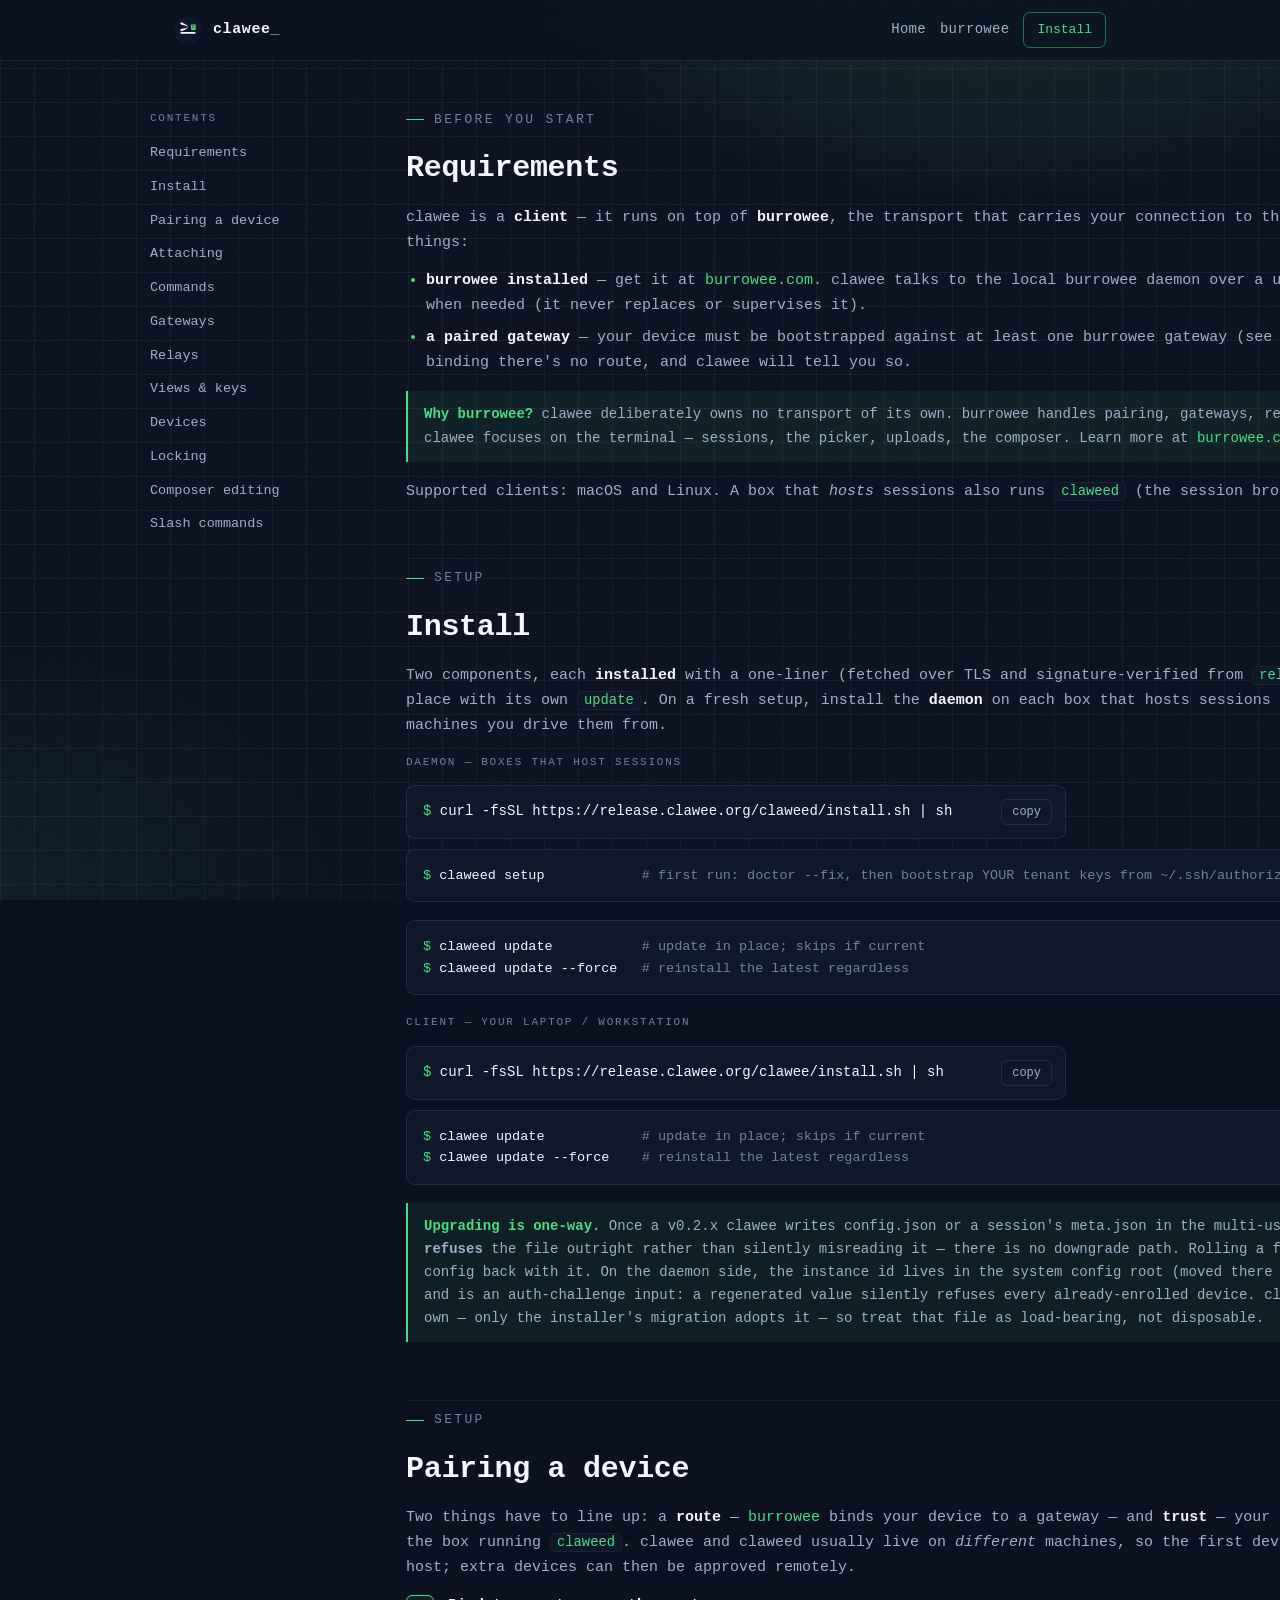
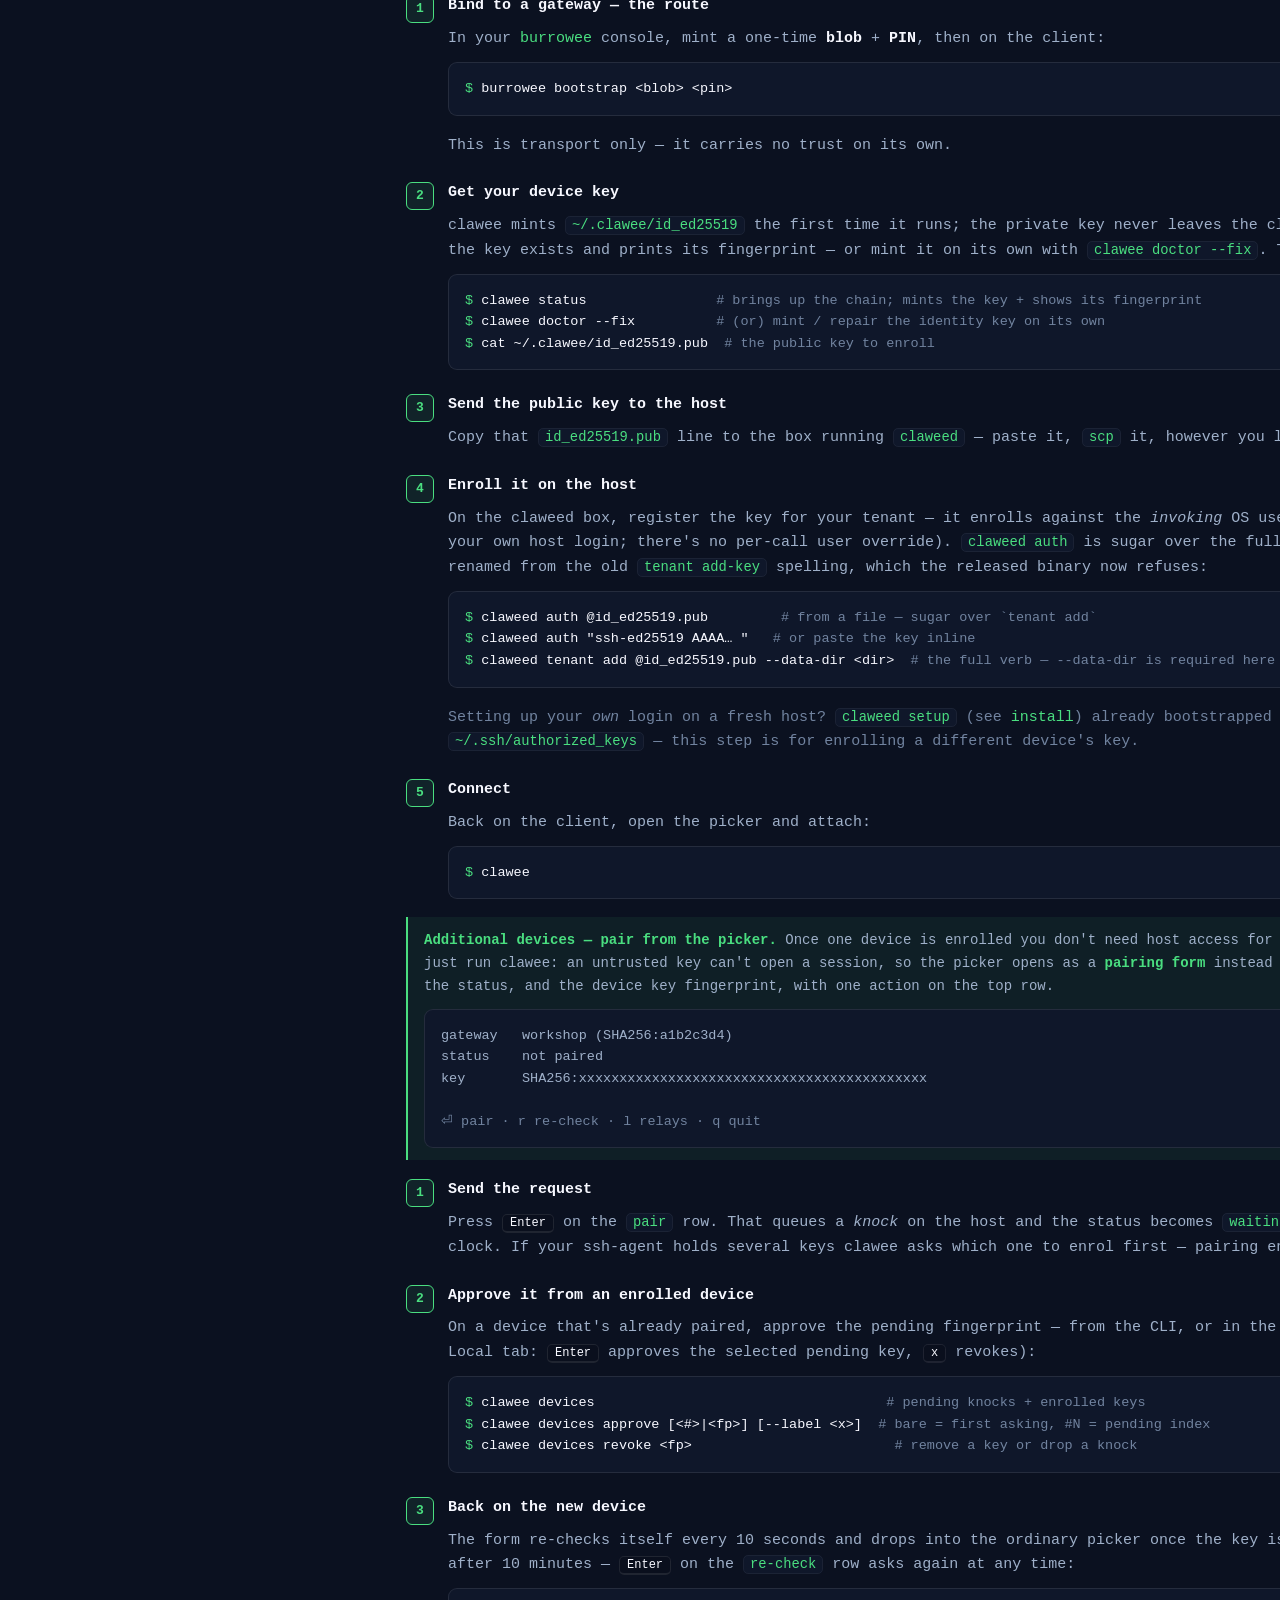
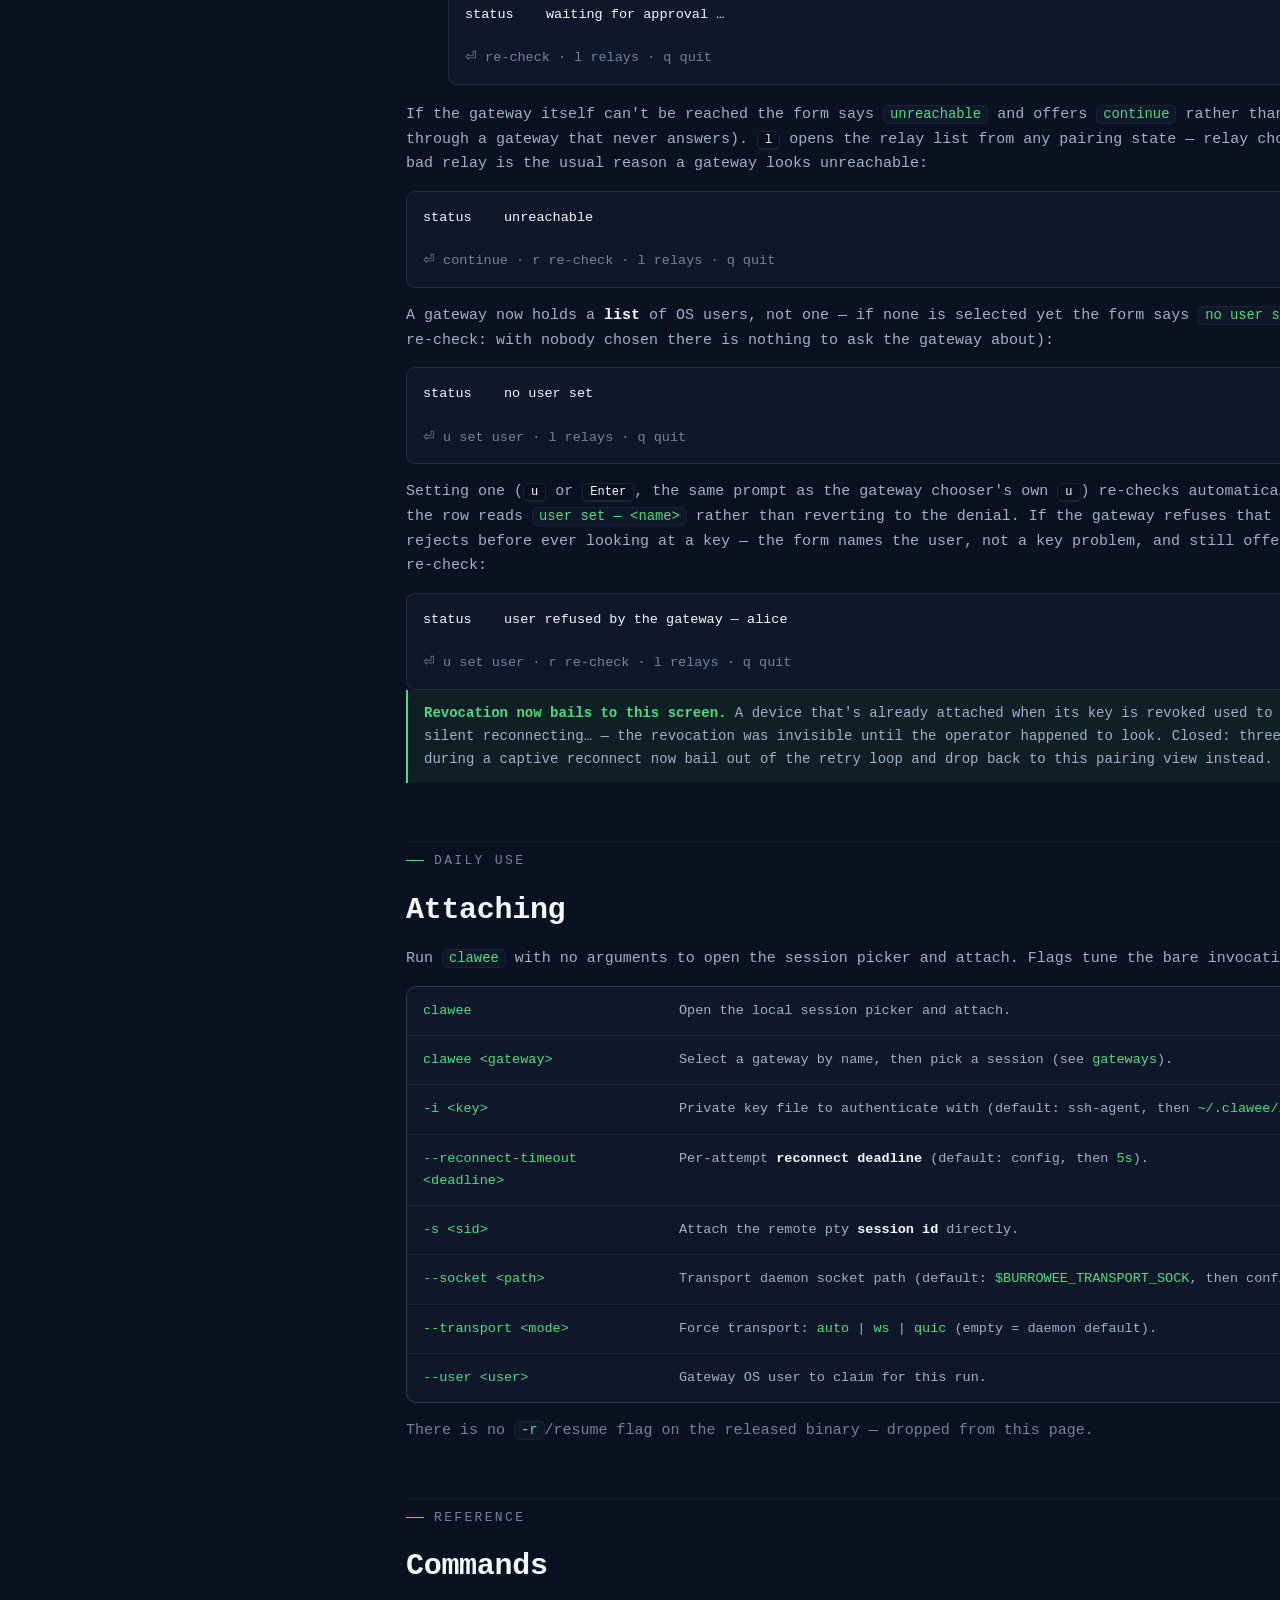
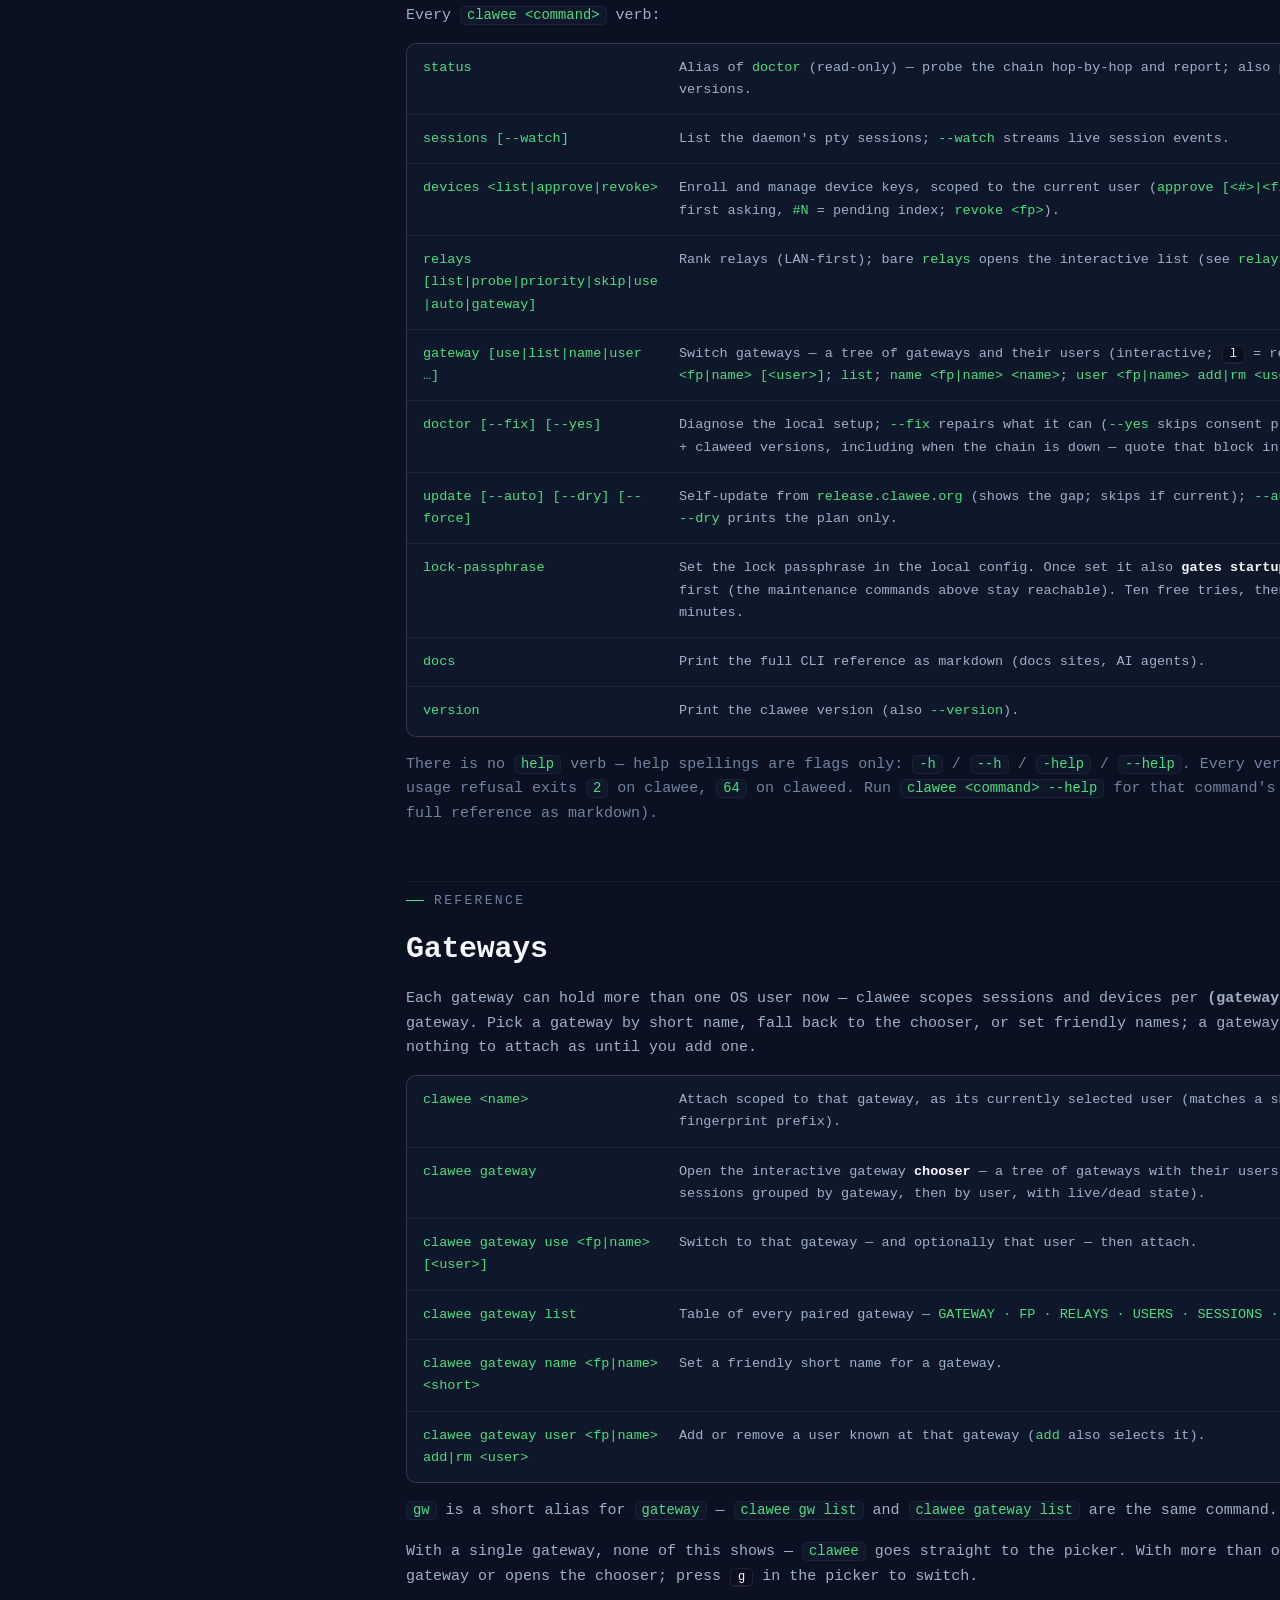
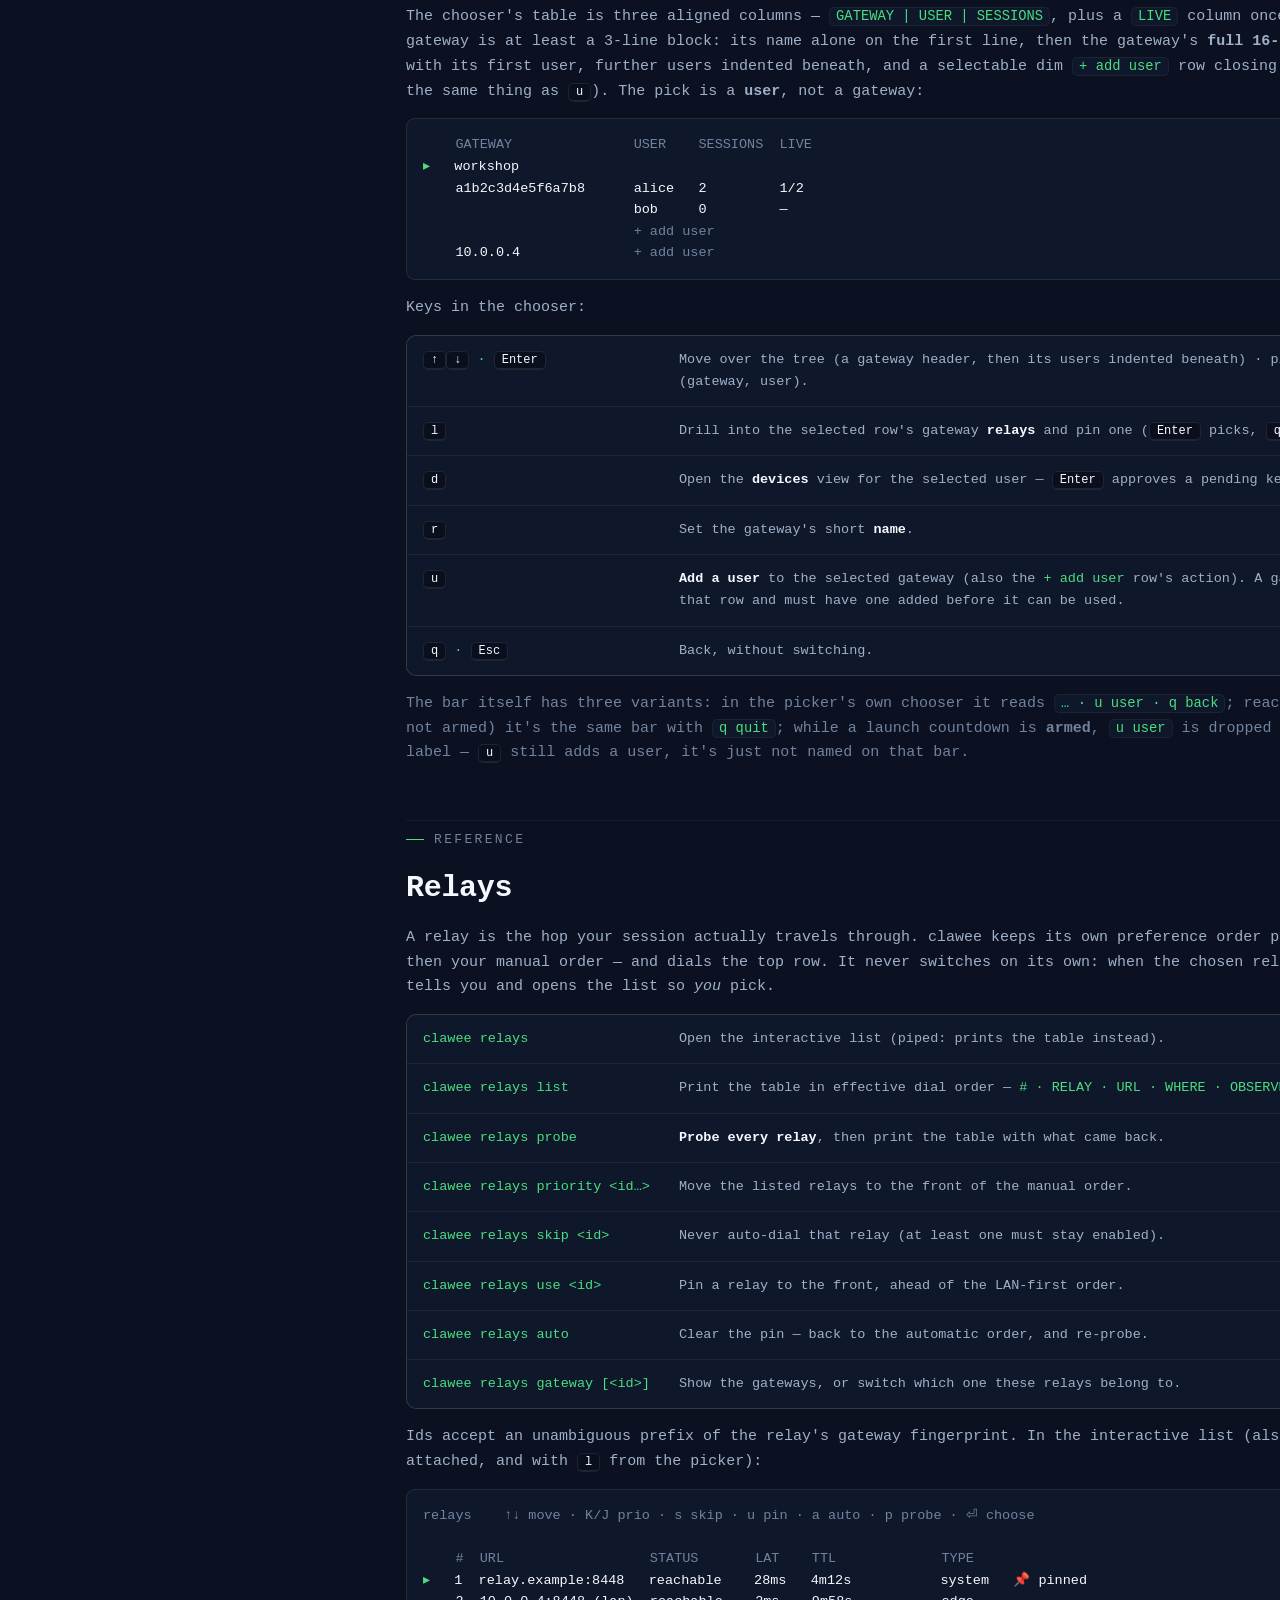
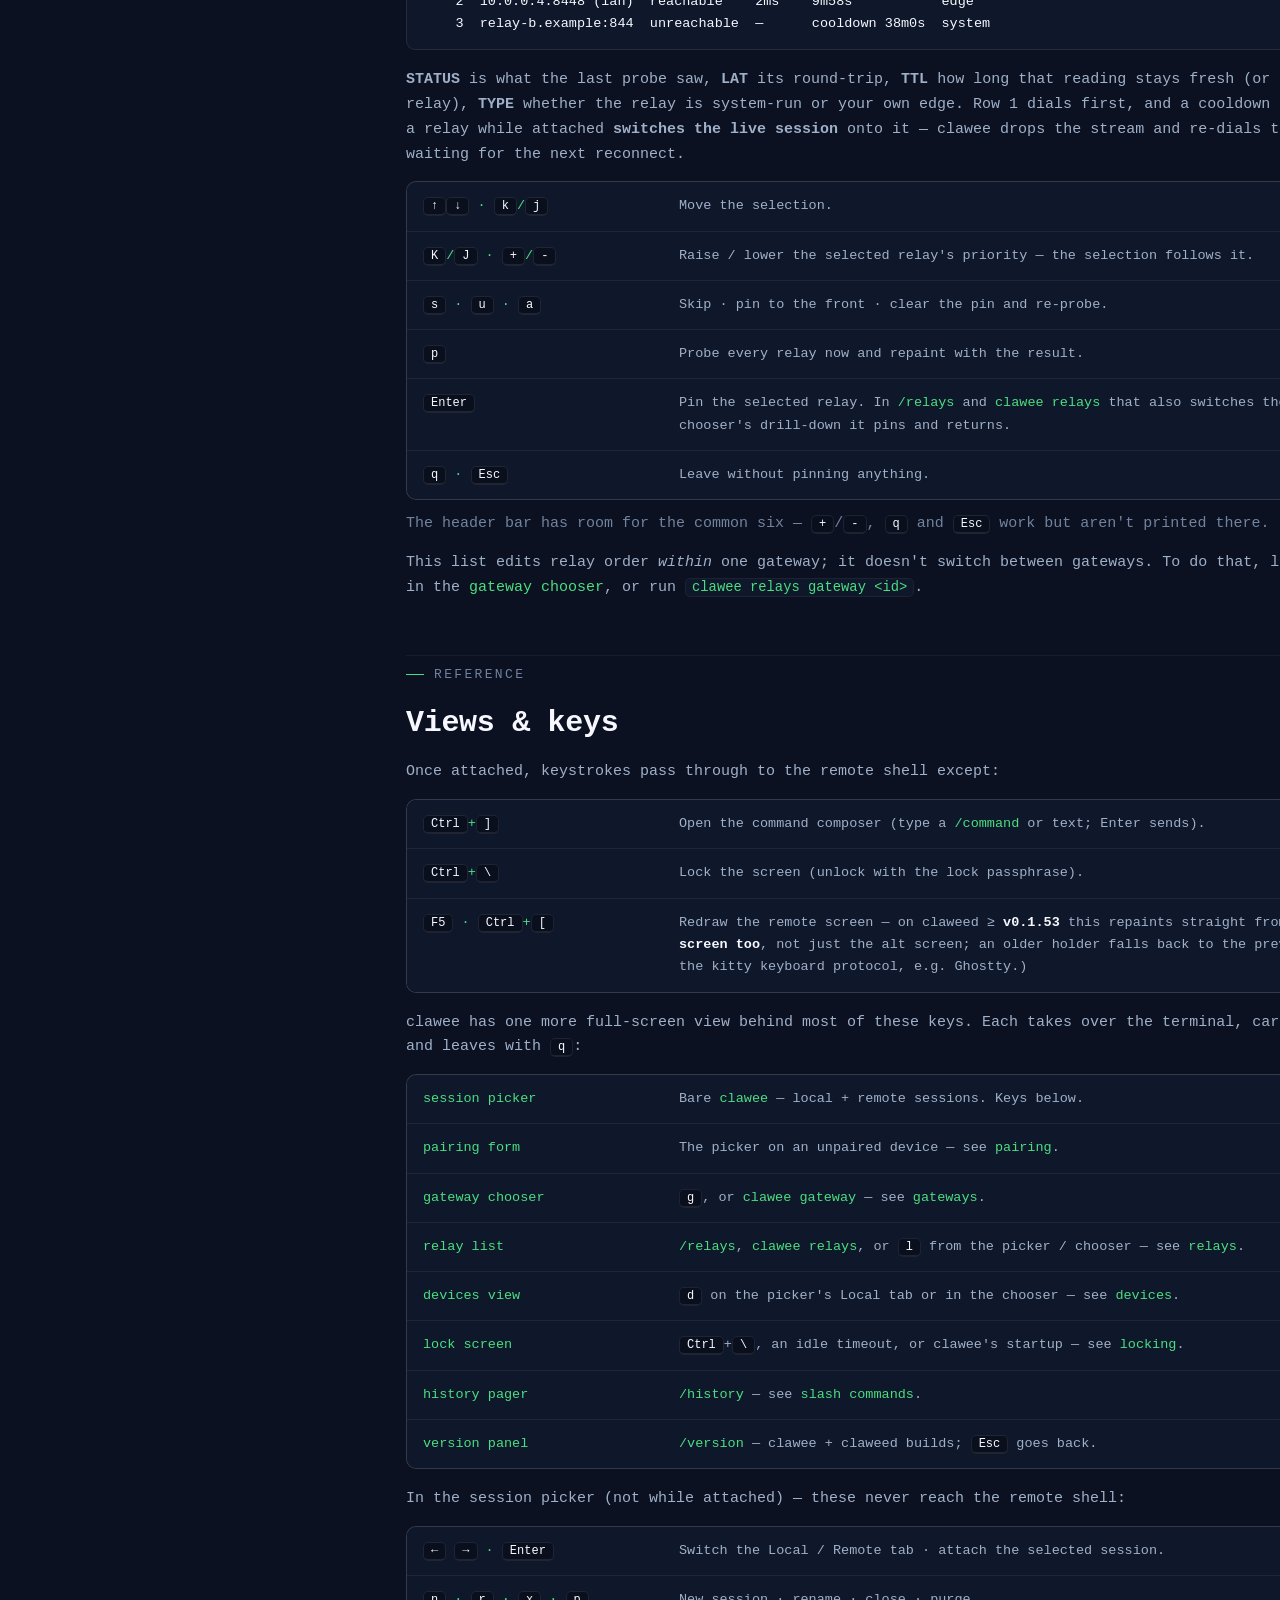
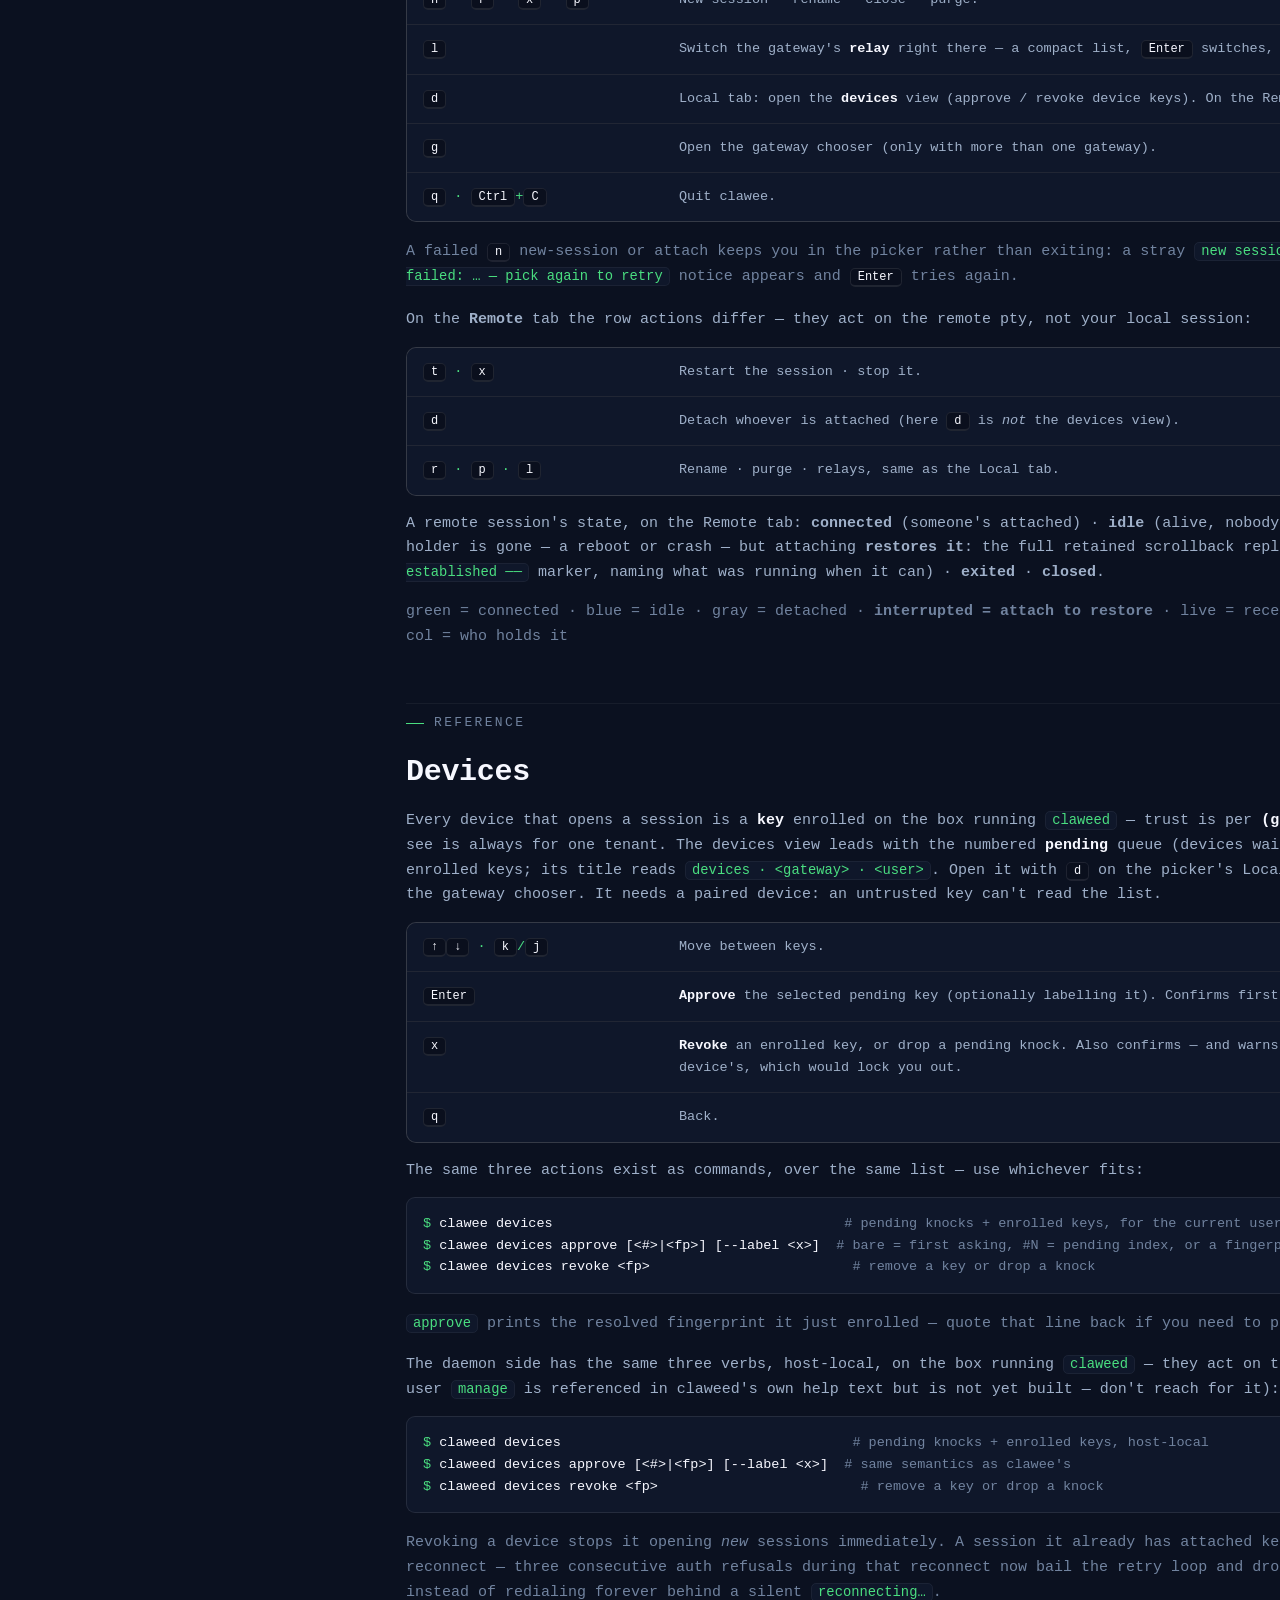
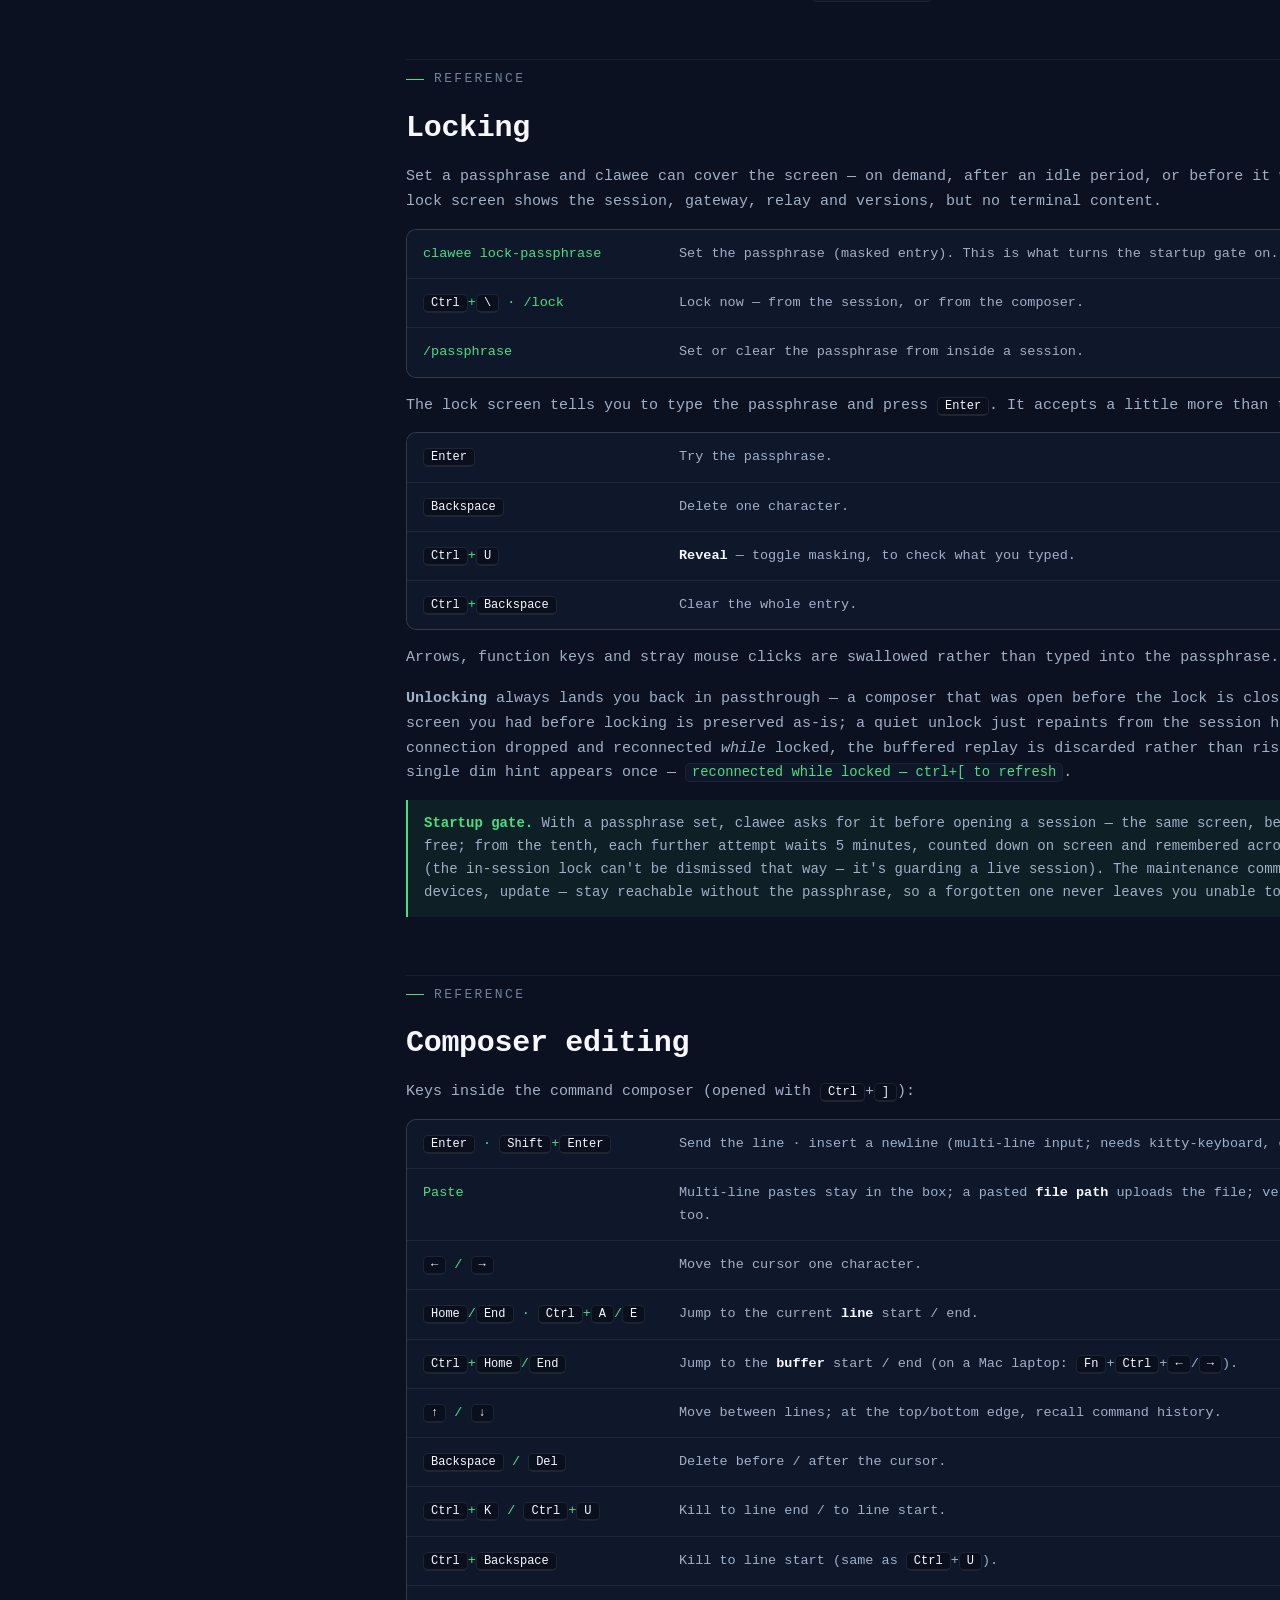
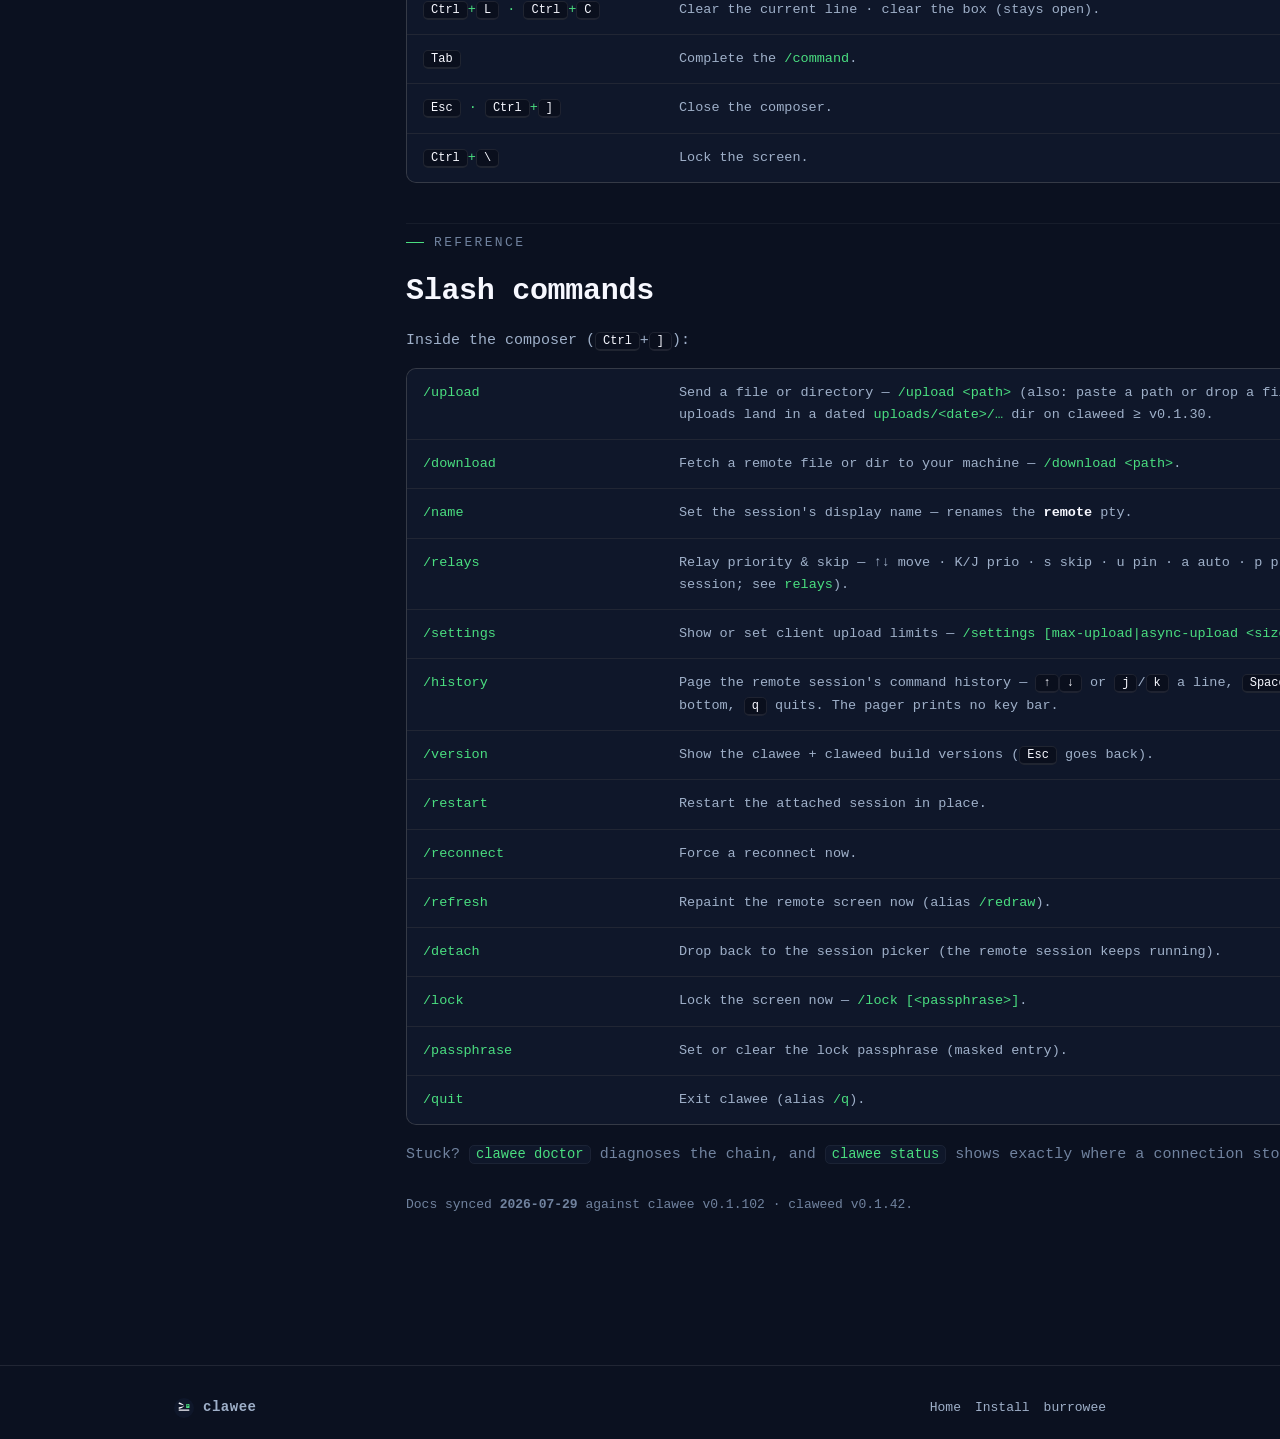
==== docs/index.html @ 4ed2b13b "docs: sync to released v0.2.x — help port, setup/tenant add, chooser tree, interrupted sessions, unl" ====
<!doctype html>
<html lang="en">
<head>
  <meta charset="utf-8">
  <meta name="viewport" content="width=device-width, initial-scale=1">
  <title>clawee — docs</title>
  <meta name="description" content="Install clawee, pair a device, and the full command reference. clawee runs on top of the burrowee transport.">
  <link rel="icon" type="image/svg+xml" href="/assets/clawee-icon.svg">
  <link rel="icon" type="image/png" sizes="32x32" href="/assets/favicon-32.png">
  <link rel="icon" href="/favicon.ico" sizes="any">
  <link rel="apple-touch-icon" href="/assets/apple-touch-icon.png">
  <link rel="stylesheet" href="/style.css?v=5">
  <meta property="og:title" content="clawee — docs">
  <meta property="og:description" content="Install clawee, pair a device, and the full command reference. clawee runs on the burrowee transport.">
  <meta property="og:type" content="website">
  <meta property="og:url" content="https://clawee.org/docs">
  <meta property="og:image" content="https://clawee.org/assets/og.png">
  <meta property="og:image:width" content="1200">
  <meta property="og:image:height" content="630">
  <meta name="twitter:card" content="summary_large_image">
  <meta name="twitter:title" content="clawee — docs">
  <meta name="twitter:description" content="Install clawee, pair a device, and the full command reference.">
  <meta name="twitter:image" content="https://clawee.org/assets/og.png">
</head>
<body>
  <header>
    <div class="wrap nav">
      <a class="brand" href="/">
        <img src="/assets/clawee-icon.svg" alt="">
        <span>clawee<span class="dot">_</span></span>
      </a>
      <span class="spacer"></span>
      <a class="link" href="/">Home</a>
      <a class="link" href="https://burrowee.com">burrowee</a>
      <a class="cta" href="#install">Install</a>
    </div>
  </header>

  <main class="wrap help-layout">
    <!-- TOC -->
    <nav class="toc">
      <p class="t">Contents</p>
      <ul>
        <li><a href="#requirements">Requirements</a></li>
        <li><a href="#install">Install</a></li>
        <li><a href="#pairing">Pairing a device</a></li>
        <li><a href="#attach">Attaching</a></li>
        <li><a href="#commands">Commands</a></li>
        <li><a href="#gateways">Gateways</a></li>
        <li><a href="#relays">Relays</a></li>
        <li><a href="#keys">Views &amp; keys</a></li>
        <li><a href="#devices">Devices</a></li>
        <li><a href="#lock">Locking</a></li>
        <li><a href="#composer">Composer editing</a></li>
        <li><a href="#slash">Slash commands</a></li>
      </ul>
    </nav>

    <div class="doc">
      <!-- REQUIREMENTS -->
      <section id="requirements">
        <p class="section-h">Before you start</p>
        <h1>Requirements</h1>
        <p>
          clawee is a <strong>client</strong> — it runs on top of
          <a href="https://burrowee.com" target="_blank" rel="noopener"><strong>burrowee</strong></a>, the transport that carries
          your connection to the remote box. You need two things:
        </p>
        <ul class="tight">
          <li><strong>burrowee installed</strong> — get it at <a href="https://burrowee.com" target="_blank" rel="noopener">burrowee.com</a>. clawee talks to the local burrowee daemon over a unix socket and will auto-start it when needed (it never replaces or supervises it).</li>
          <li><strong>a paired gateway</strong> — your device must be bootstrapped against at least one burrowee gateway (see <a href="#pairing">pairing</a>). Without a gateway binding there's no route, and clawee will tell you so.</li>
        </ul>
        <div class="callout">
          <strong>Why burrowee?</strong> clawee deliberately owns no transport of its own. burrowee
          handles pairing, gateways, relays, and the encrypted tunnel; clawee focuses on the
          terminal — sessions, the picker, uploads, the composer. Learn more at
          <a href="https://burrowee.com" target="_blank" rel="noopener">burrowee.com</a>.
        </div>
        <p>Supported clients: macOS and Linux. A box that <em>hosts</em> sessions also runs <code>claweed</code> (the session broker).</p>
      </section>

      <!-- INSTALL -->
      <section id="install">
        <p class="section-h">Setup</p>
        <h2>Install</h2>
        <p>Two components, each <strong>installed</strong> with a one-liner (fetched over TLS and signature-verified from <code>release.clawee.org</code>) and <strong>updated</strong> in place with its own <code>update</code>. On a fresh setup, install the <strong>daemon</strong> on each box that hosts sessions first, then the <strong>client</strong> on the machines you drive them from.</p>

        <p class="grp">Daemon — boxes that host sessions</p>
        <div class="cmd" style="margin-bottom:10px; max-width:660px">
          <code><span class="p">$ </span>curl -fsSL https://release.clawee.org/claweed/install.sh | sh</code>
          <button class="copy" data-copy="curl -fsSL https://release.clawee.org/claweed/install.sh | sh">copy</button>
        </div>
        <pre><span class="p">$</span> claweed setup            <span class="mut"># first run: doctor --fix, then bootstrap YOUR tenant keys from ~/.ssh/authorized_keys (consent-gated, idempotent)</span></pre>
        <pre><span class="p">$</span> claweed update           <span class="mut"># update in place; skips if current</span>
<span class="p">$</span> claweed update --force   <span class="mut"># reinstall the latest regardless</span></pre>

        <p class="grp">Client — your laptop / workstation</p>
        <div class="cmd" style="margin-bottom:10px; max-width:660px">
          <code><span class="p">$ </span>curl -fsSL https://release.clawee.org/clawee/install.sh | sh</code>
          <button class="copy" data-copy="curl -fsSL https://release.clawee.org/clawee/install.sh | sh">copy</button>
        </div>
        <pre><span class="p">$</span> clawee update            <span class="mut"># update in place; skips if current</span>
<span class="p">$</span> clawee update --force    <span class="mut"># reinstall the latest regardless</span></pre>
        <div class="callout">
          <strong>Upgrading is one-way.</strong> Once a v0.2.x <code>clawee</code> writes <code>config.json</code>
          or a session's <code>meta.json</code> in the multi-user schema, an <em>older</em> clawee binary
          <b>refuses</b> the file outright rather than silently misreading it — there is no downgrade path.
          Rolling a fleet back means rolling its config back with it. On the daemon side, the instance id
          lives in the system config root (moved there by the v0.2.0 migration ladder) and is an
          auth-challenge input: a regenerated value silently refuses every already-enrolled device.
          <code>claweed</code> never generates one on its own — only the installer's migration adopts it —
          so treat that file as load-bearing, not disposable.
        </div>
      </section>

      <!-- PAIRING -->
      <section id="pairing">
        <p class="section-h">Setup</p>
        <h2>Pairing a device</h2>
        <p>
          Two things have to line up: a <strong>route</strong> — <a href="https://burrowee.com" target="_blank" rel="noopener">burrowee</a> binds your
          device to a gateway — and <strong>trust</strong> — your clawee <strong>device key</strong> is
          enrolled on the box running <code>claweed</code>. clawee and claweed usually live on
          <em>different</em> machines, so the first device is enrolled by hand on the host; extra
          devices can then be approved remotely.
        </p>
        <ol class="steps">
          <li>
            <span class="st">Bind to a gateway — the route</span>
            <p>In your <a href="https://burrowee.com" target="_blank" rel="noopener">burrowee</a> console, mint a one-time <strong>blob</strong> + <strong>PIN</strong>, then on the client:</p>
            <pre><span class="p">$</span> burrowee bootstrap &lt;blob&gt; &lt;pin&gt;</pre>
            <p>This is transport only — it carries no trust on its own.</p>
          </li>
          <li>
            <span class="st">Get your device key</span>
            <p>clawee mints <code>~/.clawee/id_ed25519</code> the first time it runs; the private key never leaves the client. <code>clawee status</code> guarantees the key exists and prints its fingerprint — or mint it on its own with <code>clawee doctor --fix</code>. Then read the public half:</p>
            <pre><span class="p">$</span> clawee status                <span class="mut"># brings up the chain; mints the key + shows its fingerprint</span>
<span class="p">$</span> clawee doctor --fix          <span class="mut"># (or) mint / repair the identity key on its own</span>
<span class="p">$</span> cat ~/.clawee/id_ed25519.pub  <span class="mut"># the public key to enroll</span></pre>
          </li>
          <li>
            <span class="st">Send the public key to the host</span>
            <p>Copy that <code>id_ed25519.pub</code> line to the box running <code>claweed</code> — paste it, <code>scp</code> it, however you like. Only the <em>public</em> key travels.</p>
          </li>
          <li>
            <span class="st">Enroll it on the host</span>
            <p>On the claweed box, register the key for your tenant — it enrolls against the <em>invoking</em> OS user (auth/devices/tenant all act on your own host login; there's no per-call user override). <code>claweed auth</code> is sugar over the full verb, <code>claweed tenant add</code> — renamed from the old <code>tenant add-key</code> spelling, which the released binary now refuses:</p>
            <pre><span class="p">$</span> claweed auth @id_ed25519.pub         <span class="mut"># from a file — sugar over `tenant add`</span>
<span class="p">$</span> claweed auth "ssh-ed25519 AAAA… "   <span class="mut"># or paste the key inline</span>
<span class="p">$</span> claweed tenant add @id_ed25519.pub --data-dir &lt;dir&gt;  <span class="mut"># the full verb — --data-dir is required here</span></pre>
            <p style="margin-top:8px; color:var(--dim)">Setting up your <em>own</em> login on a fresh host? <code>claweed setup</code> (see <a href="#install">install</a>) already bootstrapped it from your <code>~/.ssh/authorized_keys</code> — this step is for enrolling a different device's key.</p>
          </li>
          <li>
            <span class="st">Connect</span>
            <p>Back on the client, open the picker and attach:</p>
            <pre><span class="p">$</span> clawee</pre>
          </li>
        </ol>
        <div class="callout">
          <strong>Additional devices — pair from the picker.</strong> Once one device is enrolled you
          don't need host access for the next one. On the new device just run <code>clawee</code>: an
          untrusted key can't open a session, so the picker opens as a <strong>pairing form</strong>
          instead — a header naming the gateway, the status, and the device key fingerprint, with one
          action on the top row.
          <pre style="margin:10px 0 0">gateway   workshop (SHA256:a1b2c3d4)
status    not paired
key       SHA256:xxxxxxxxxxxxxxxxxxxxxxxxxxxxxxxxxxxxxxxxxxx

<span class="mut">⏎ pair · r re-check · l relays · q quit</span></pre>
        </div>
        <ol class="steps">
          <li>
            <span class="st">Send the request</span>
            <p>Press <kbd>Enter</kbd> on the <code>pair</code> row. That queues a <em>knock</em> on the
              host and the status becomes <code>waiting for approval</code> with a running clock. If
              your ssh-agent holds several keys clawee asks which one to enrol first — pairing enrols
              exactly <strong>one</strong> key.</p>
          </li>
          <li>
            <span class="st">Approve it from an enrolled device</span>
            <p>On a device that's already paired, approve the pending fingerprint — from the CLI, or in
              the picker's devices view (<kbd>d</kbd> on the Local tab: <kbd>Enter</kbd> approves the
              selected pending key, <kbd>x</kbd> revokes):</p>
            <pre><span class="p">$</span> clawee devices                                    <span class="mut"># pending knocks + enrolled keys</span>
<span class="p">$</span> clawee devices approve [&lt;#&gt;|&lt;fp&gt;] [--label &lt;x&gt;]  <span class="mut"># bare = first asking, #N = pending index</span>
<span class="p">$</span> clawee devices revoke &lt;fp&gt;                         <span class="mut"># remove a key or drop a knock</span></pre>
          </li>
          <li>
            <span class="st">Back on the new device</span>
            <p>The form re-checks itself every 10 seconds and drops into the ordinary picker once the
              key is trusted. Automatic polling stops after 10 minutes — <kbd>Enter</kbd> on the
              <code>re-check</code> row asks again at any time:</p>
            <pre style="margin:10px 0 0">status    waiting for approval …

<span class="mut">⏎ re-check · l relays · q quit</span></pre>
          </li>
        </ol>
        <p style="margin-top:16px">
          If the gateway itself can't be reached the form says <code>unreachable</code> and offers
          <code>continue</code> rather than pairing (a knock can't be queued through a gateway that
          never answers). <kbd>l</kbd> opens the relay list from any pairing state — relay choice needs
          no gateway trust, and a bad relay is the usual reason a gateway looks unreachable:
        </p>
        <pre style="margin:10px 0 0">status    unreachable

<span class="mut">⏎ continue · r re-check · l relays · q quit</span></pre>
        <p style="margin-top:16px">
          A gateway now holds a <strong>list</strong> of OS users, not one — if none is selected yet the
          form says <code>no user set</code> and offers only <code>set user</code> (no re-check: with
          nobody chosen there is nothing to ask the gateway about):
        </p>
        <pre style="margin:10px 0 0">status    no user set

<span class="mut">⏎ u set user · l relays · q quit</span></pre>
        <p style="margin-top:16px">
          Setting one (<kbd>u</kbd> or <kbd>Enter</kbd>, the same prompt as the gateway chooser's own
          <kbd>u</kbd>) re-checks automatically; until the answer comes back the row reads
          <code>user set — &lt;name&gt;</code> rather than reverting to the denial. If the gateway
          refuses that <em>user</em> outright — a hello it rejects before ever looking at a key — the
          form names the user, not a key problem, and still offers only <code>set user</code> plus a
          manual re-check:
        </p>
        <pre style="margin:10px 0 0">status    user refused by the gateway — alice

<span class="mut">⏎ u set user · r re-check · l relays · q quit</span></pre>
        <div class="callout">
          <strong>Revocation now bails to this screen.</strong> A device that's already attached when its
          key is revoked used to keep re-dialing forever behind a silent <code>reconnecting…</code> — the
          revocation was invisible until the operator happened to look. Closed: three <b>consecutive</b>
          auth-class refusals during a captive reconnect now bail out of the retry loop and drop back to
          this pairing view instead.
        </div>
      </section>

      <!-- ATTACHING -->
      <section id="attach">
        <p class="section-h">Daily use</p>
        <h2>Attaching</h2>
        <p>Run <code>clawee</code> with no arguments to open the session picker and attach. Flags tune the bare invocation:</p>
        <div class="cmds">
          <div class="row"><code>clawee</code><span class="d">Open the local session picker and attach.</span></div>
          <div class="row"><code>clawee &lt;gateway&gt;</code><span class="d">Select a gateway by name, then pick a session (see <a href="#gateways">gateways</a>).</span></div>
          <div class="row"><code>-i &lt;key&gt;</code><span class="d">Private key file to authenticate with (default: ssh-agent, then <code>~/.clawee/id_ed25519</code>).</span></div>
          <div class="row"><code>--reconnect-timeout &lt;deadline&gt;</code><span class="d">Per-attempt <b>reconnect deadline</b> (default: config, then <code>5s</code>).</span></div>
          <div class="row"><code>-s &lt;sid&gt;</code><span class="d">Attach the remote pty <b>session id</b> directly.</span></div>
          <div class="row"><code>--socket &lt;path&gt;</code><span class="d">Transport daemon socket path (default: <code>$BURROWEE_TRANSPORT_SOCK</code>, then config).</span></div>
          <div class="row"><code>--transport &lt;mode&gt;</code><span class="d">Force transport: <code>auto</code> | <code>ws</code> | <code>quic</code> (empty = daemon default).</span></div>
          <div class="row"><code>--user &lt;user&gt;</code><span class="d">Gateway OS user to claim for this run.</span></div>
        </div>
        <p style="margin-top:16px; color:var(--dim)">
          There is no <code>-r</code>/resume flag on the released binary — dropped from this page.
        </p>
      </section>

      <!-- COMMANDS -->
      <section id="commands">
        <p class="section-h">Reference</p>
        <h2>Commands</h2>
        <p>Every <code>clawee &lt;command&gt;</code> verb:</p>
        <div class="cmds">
          <div class="row"><code>status</code><span class="d">Alias of <code>doctor</code> (read-only) — probe the chain hop-by-hop and report; also prints the clawee + claweed versions.</span></div>
          <div class="row"><code>sessions [--watch]</code><span class="d">List the daemon's pty sessions; <code>--watch</code> streams live session events.</span></div>
          <div class="row"><code>devices &lt;list|approve|revoke&gt;</code><span class="d">Enroll and manage device keys, scoped to the current user (<code>approve [&lt;#&gt;|&lt;fingerprint&gt;] [--label &lt;x&gt;]</code> — bare = first asking, <code>#N</code> = pending index; <code>revoke &lt;fp&gt;</code>).</span></div>
          <div class="row"><code>relays [list|probe|priority|skip|use|auto|gateway]</code><span class="d">Rank relays (LAN-first); bare <code>relays</code> opens the interactive list (see <a href="#relays">relays</a>).</span></div>
          <div class="row"><code>gateway [use|list|name|user …]</code><span class="d">Switch gateways — a tree of gateways and their users (interactive; <kbd>l</kbd> = relays, <kbd>d</kbd> = devices); <code>use &lt;fp|name&gt; [&lt;user&gt;]</code>; <code>list</code>; <code>name &lt;fp|name&gt; &lt;name&gt;</code>; <code>user &lt;fp|name&gt; add|rm &lt;user&gt;</code>. Alias: <code>gw</code>.</span></div>
          <div class="row"><code>doctor [--fix] [--yes]</code><span class="d">Diagnose the local setup; <code>--fix</code> repairs what it can (<code>--yes</code> skips consent prompts). Always reports the clawee + claweed versions, including when the chain is down — quote that block in a bug report.</span></div>
          <div class="row"><code>update [--auto] [--dry] [--force]</code><span class="d">Self-update from <code>release.clawee.org</code> (shows the gap; skips if current); <code>--auto</code> installs the update unattended; <code>--dry</code> prints the plan only.</span></div>
          <div class="row"><code>lock-passphrase</code><span class="d">Set the lock passphrase in the local config. Once set it also <b>gates startup</b> — opening a session asks for it first (the maintenance commands above stay reachable). Ten free tries, then every further attempt waits 5 minutes.</span></div>
          <div class="row"><code>docs</code><span class="d">Print the full CLI reference as markdown (docs sites, AI agents).</span></div>
          <div class="row"><code>version</code><span class="d">Print the clawee version (also <code>--version</code>).</span></div>
        </div>
        <p style="margin-top:16px; color:var(--dim)">
          There is no <code>help</code> verb — help spellings are flags only: <code>-h</code> / <code>--h</code> / <code>-help</code> / <code>--help</code>.
          Every verb rejects stray arguments; a usage refusal exits <code>2</code> on clawee, <code>64</code> on claweed.
          Run <code>clawee &lt;command&gt; --help</code> for that command's own page (<code>clawee docs</code> prints the full reference as markdown).
        </p>
      </section>

      <!-- GATEWAYS -->
      <section id="gateways">
        <p class="section-h">Reference</p>
        <h2>Gateways</h2>
        <p>
          Each gateway can hold more than one OS user now — clawee scopes sessions and devices per
          <b>(gateway, user)</b> pair, not just per gateway. Pick a gateway by short name, fall back to the
          chooser, or set friendly names; a gateway with no user added yet has nothing to attach as until
          you add one.
        </p>
        <div class="cmds">
          <div class="row"><code>clawee &lt;name&gt;</code><span class="d">Attach scoped to that gateway, as its currently selected user (matches a short name, the gateway's name, or a fingerprint prefix).</span></div>
          <div class="row"><code>clawee gateway</code><span class="d">Open the interactive gateway <b>chooser</b> — a tree of gateways with their users listed beneath (piped: list local sessions grouped by gateway, then by user, with live/dead state).</span></div>
          <div class="row"><code>clawee gateway use &lt;fp|name&gt; [&lt;user&gt;]</code><span class="d">Switch to that gateway — and optionally that user — then attach.</span></div>
          <div class="row"><code>clawee gateway list</code><span class="d">Table of every paired gateway — <code>GATEWAY · FP · RELAYS · USERS · SESSIONS · DEFAULT</code>.</span></div>
          <div class="row"><code>clawee gateway name &lt;fp|name&gt; &lt;short&gt;</code><span class="d">Set a friendly short name for a gateway.</span></div>
          <div class="row"><code>clawee gateway user &lt;fp|name&gt; add|rm &lt;user&gt;</code><span class="d">Add or remove a user known at that gateway (<code>add</code> also selects it).</span></div>
        </div>
        <p style="margin-top:16px">
          <code>gw</code> is a short alias for <code>gateway</code> — <code>clawee gw list</code> and
          <code>clawee gateway list</code> are the same command.
        </p>
        <p style="margin-top:16px">
          With a single gateway, none of this shows — <code>clawee</code> goes straight to the picker.
          With more than one, bare <code>clawee</code> uses your last gateway or opens the chooser; press
          <kbd>g</kbd> in the picker to switch.
        </p>
        <p style="margin-top:16px">
          The chooser's table is three aligned columns — <code>GATEWAY | USER | SESSIONS</code>, plus a
          <code>LIVE</code> column once a gateway has been probed. Each gateway is at least a 3-line
          block: its name alone on the first line, then the gateway's <b>full 16-hex fingerprint</b>
          sharing a line with its first user, further users indented beneath, and a selectable dim
          <code>+ add user</code> row closing every gateway (<kbd>Enter</kbd> on it does the same thing
          as <kbd>u</kbd>). The pick is a <b>user</b>, not a gateway:
        </p>
        <pre style="margin:10px 0 0"><span class="mut">    GATEWAY               USER    SESSIONS  LIVE</span>
<span class="p">▸</span>   workshop
    a1b2c3d4e5f6a7b8      alice   2         1/2
                          bob     0         —
                          <span class="mut">+ add user</span>
    10.0.0.4              <span class="mut">+ add user</span></pre>
        <p style="margin-top:16px">Keys in the chooser:</p>
        <div class="cmds">
          <div class="row"><code><kbd>↑</kbd><kbd>↓</kbd> · <kbd>Enter</kbd></code><span class="d">Move over the tree (a gateway header, then its users indented beneath) · pick a user row to attach as that (gateway, user).</span></div>
          <div class="row"><code><kbd>l</kbd></code><span class="d">Drill into the selected row's gateway <b>relays</b> and pin one (<kbd>Enter</kbd> picks, <kbd>q</kbd> goes back).</span></div>
          <div class="row"><code><kbd>d</kbd></code><span class="d">Open the <b>devices</b> view for the selected user — <kbd>Enter</kbd> approves a pending key, <kbd>x</kbd> revokes.</span></div>
          <div class="row"><code><kbd>r</kbd></code><span class="d">Set the gateway's short <b>name</b>.</span></div>
          <div class="row"><code><kbd>u</kbd></code><span class="d"><b>Add a user</b> to the selected gateway (also the <code>+ add user</code> row's action). A gateway with none has nothing but that row and must have one added before it can be used.</span></div>
          <div class="row"><code><kbd>q</kbd> · <kbd>Esc</kbd></code><span class="d">Back, without switching.</span></div>
        </div>
        <p style="margin-top:16px; color:var(--dim)">
          The bar itself has three variants: in the picker's own chooser it reads <code>… · u user · q back</code>;
          reached bare (a countdown present but not armed) it's the same bar with <code>q quit</code>; while a
          launch countdown is <b>armed</b>, <code>u user</code> is dropped to make room for the countdown label —
          <kbd>u</kbd> still adds a user, it's just not named on that bar.
        </p>
      </section>

      <!-- RELAYS -->
      <section id="relays">
        <p class="section-h">Reference</p>
        <h2>Relays</h2>
        <p>
          A relay is the hop your session actually travels through. clawee keeps its own preference
          order per gateway — LAN relays first, then your manual order — and dials the top row. It never
          switches on its own: when the chosen relay stays unreachable, clawee tells you and opens the
          list so <em>you</em> pick.
        </p>
        <div class="cmds">
          <div class="row"><code>clawee relays</code><span class="d">Open the interactive list (piped: prints the table instead).</span></div>
          <div class="row"><code>clawee relays list</code><span class="d">Print the table in effective dial order — <code># · RELAY · URL · WHERE · OBSERVED · STATUS</code>.</span></div>
          <div class="row"><code>clawee relays probe</code><span class="d"><b>Probe every relay</b>, then print the table with what came back.</span></div>
          <div class="row"><code>clawee relays priority &lt;id…&gt;</code><span class="d">Move the listed relays to the front of the manual order.</span></div>
          <div class="row"><code>clawee relays skip &lt;id&gt;</code><span class="d">Never auto-dial that relay (at least one must stay enabled).</span></div>
          <div class="row"><code>clawee relays use &lt;id&gt;</code><span class="d">Pin a relay to the front, ahead of the LAN-first order.</span></div>
          <div class="row"><code>clawee relays auto</code><span class="d">Clear the pin — back to the automatic order, and re-probe.</span></div>
          <div class="row"><code>clawee relays gateway [&lt;id&gt;]</code><span class="d">Show the gateways, or switch which one these relays belong to.</span></div>
        </div>
        <p style="margin-top:16px">
          Ids accept an unambiguous prefix of the relay's gateway fingerprint. In the interactive list
          (also reachable as <code>/relays</code> while attached, and with <kbd>l</kbd> from the picker):
        </p>
        <pre><span class="mut">relays    ↑↓ move · K/J prio · s skip · u pin · a auto · p probe · ⏎ choose</span>

<span class="mut">    #  URL                  STATUS       LAT    TTL             TYPE</span>
<span class="p">▸</span>   1  relay.example:8448   reachable    28ms   4m12s           system   📌 pinned
    2  10.0.0.4:8448 (lan)  reachable    2ms    9m58s           edge
    3  relay-b.example:844  unreachable  —      cooldown 38m0s  system</pre>
        <p>
          <b>STATUS</b> is what the last probe saw, <b>LAT</b> its round-trip, <b>TTL</b> how long that
          reading stays fresh (or the cooldown left on a failing relay), <b>TYPE</b> whether the relay is
          system-run or your own edge. Row 1 dials first, and a cooldown clears on a good probe.
          Choosing a relay while attached <b>switches the live session</b> onto it — clawee drops the
          stream and re-dials through the new relay, rather than waiting for the next reconnect.
        </p>
        <div class="cmds">
          <div class="row"><code><kbd>↑</kbd><kbd>↓</kbd> · <kbd>k</kbd>/<kbd>j</kbd></code><span class="d">Move the selection.</span></div>
          <div class="row"><code><kbd>K</kbd>/<kbd>J</kbd> · <kbd>+</kbd>/<kbd>-</kbd></code><span class="d">Raise / lower the selected relay's priority — the selection follows it.</span></div>
          <div class="row"><code><kbd>s</kbd> · <kbd>u</kbd> · <kbd>a</kbd></code><span class="d">Skip · pin to the front · clear the pin and re-probe.</span></div>
          <div class="row"><code><kbd>p</kbd></code><span class="d">Probe every relay now and repaint with the result.</span></div>
          <div class="row"><code><kbd>Enter</kbd></code><span class="d">Pin the selected relay. In <code>/relays</code> and <code>clawee relays</code> that also switches the live session; in the gateway chooser's drill-down it pins and returns.</span></div>
          <div class="row"><code><kbd>q</kbd> · <kbd>Esc</kbd></code><span class="d">Leave without pinning anything.</span></div>
        </div>
        <p style="margin-top:12px; color:var(--dim)">
          The header bar has room for the common six — <kbd>+</kbd>/<kbd>-</kbd>, <kbd>q</kbd> and
          <kbd>Esc</kbd> work but aren't printed there.
        </p>
        <p style="margin-top:12px">
          This list edits relay order <em>within</em> one gateway; it doesn't switch between gateways.
          To do that, leave with <kbd>q</kbd>/<kbd>Esc</kbd> and pick one in the
          <a href="#gateways">gateway chooser</a>, or run <code>clawee relays gateway &lt;id&gt;</code>.
        </p>
      </section>

      <!-- KEYS -->
      <section id="keys">
        <p class="section-h">Reference</p>
        <h2>Views &amp; keys</h2>
        <p>Once attached, keystrokes pass through to the remote shell except:</p>
        <div class="cmds">
          <div class="row"><code><kbd>Ctrl</kbd>+<kbd>]</kbd></code><span class="d">Open the command composer (type a <code>/command</code> or text; Enter sends).</span></div>
          <div class="row"><code><kbd>Ctrl</kbd>+<kbd>\</kbd></code><span class="d">Lock the screen (unlock with the lock passphrase).</span></div>
          <div class="row"><code><kbd>F5</kbd> · <kbd>Ctrl</kbd>+<kbd>[</kbd></code><span class="d">Redraw the remote screen — on claweed ≥ <b>v0.1.53</b> this repaints straight from the session holder, on the <b>main screen too</b>, not just the alt screen; an older holder falls back to the previous app-nudge. (<kbd>Ctrl</kbd>+<kbd>[</kbd> needs the kitty keyboard protocol, e.g. Ghostty.)</span></div>
        </div>
        <p style="margin-top:18px">
          clawee has one more full-screen view behind most of these keys. Each takes over the terminal,
          carries its key bar in the header, and leaves with <kbd>q</kbd>:
        </p>
        <div class="cmds">
          <div class="row"><code>session picker</code><span class="d">Bare <code>clawee</code> — local + remote sessions. Keys below.</span></div>
          <div class="row"><code>pairing form</code><span class="d">The picker on an unpaired device — see <a href="#pairing">pairing</a>.</span></div>
          <div class="row"><code>gateway chooser</code><span class="d"><kbd>g</kbd>, or <code>clawee gateway</code> — see <a href="#gateways">gateways</a>.</span></div>
          <div class="row"><code>relay list</code><span class="d"><code>/relays</code>, <code>clawee relays</code>, or <kbd>l</kbd> from the picker / chooser — see <a href="#relays">relays</a>.</span></div>
          <div class="row"><code>devices view</code><span class="d"><kbd>d</kbd> on the picker's Local tab or in the chooser — see <a href="#devices">devices</a>.</span></div>
          <div class="row"><code>lock screen</code><span class="d"><kbd>Ctrl</kbd>+<kbd>\</kbd>, an idle timeout, or clawee's startup — see <a href="#lock">locking</a>.</span></div>
          <div class="row"><code>history pager</code><span class="d"><code>/history</code> — see <a href="#slash">slash commands</a>.</span></div>
          <div class="row"><code>version panel</code><span class="d"><code>/version</code> — clawee + claweed builds; <kbd>Esc</kbd> goes back.</span></div>
        </div>
        <p style="margin-top:18px">In the session picker (not while attached) — these never reach the remote shell:</p>
        <div class="cmds">
          <div class="row"><code><kbd>←</kbd> <kbd>→</kbd> · <kbd>Enter</kbd></code><span class="d">Switch the Local / Remote tab · attach the selected session.</span></div>
          <div class="row"><code><kbd>n</kbd> · <kbd>r</kbd> · <kbd>x</kbd> · <kbd>p</kbd></code><span class="d">New session · rename · close · purge.</span></div>
          <div class="row"><code><kbd>l</kbd></code><span class="d">Switch the gateway's <b>relay</b> right there — a compact list, <kbd>Enter</kbd> switches, <kbd>q</kbd> backs out.</span></div>
          <div class="row"><code><kbd>d</kbd></code><span class="d">Local tab: open the <b>devices</b> view (approve / revoke device keys). On the Remote tab <kbd>d</kbd> is detach.</span></div>
          <div class="row"><code><kbd>g</kbd></code><span class="d">Open the gateway chooser (only with more than one gateway).</span></div>
          <div class="row"><code><kbd>q</kbd> · <kbd>Ctrl</kbd>+<kbd>C</kbd></code><span class="d">Quit clawee.</span></div>
        </div>
        <p style="margin-top:18px; color:var(--dim)">
          A failed <kbd>n</kbd> new-session or attach keeps you in the picker rather than exiting: a stray
          <code>new session failed: … — ⏎ retries</code> or <code>attach failed: … — pick again to retry</code>
          notice appears and <kbd>Enter</kbd> tries again.
        </p>
        <p style="margin-top:18px">On the <b>Remote</b> tab the row actions differ — they act on the remote pty, not your local session:</p>
        <div class="cmds">
          <div class="row"><code><kbd>t</kbd> · <kbd>x</kbd></code><span class="d">Restart the session · stop it.</span></div>
          <div class="row"><code><kbd>d</kbd></code><span class="d">Detach whoever is attached (here <kbd>d</kbd> is <em>not</em> the devices view).</span></div>
          <div class="row"><code><kbd>r</kbd> · <kbd>p</kbd> · <kbd>l</kbd></code><span class="d">Rename · purge · relays, same as the Local tab.</span></div>
        </div>
        <p style="margin-top:16px">
          A remote session's state, on the Remote tab: <b>connected</b> (someone's attached) ·
          <b>idle</b> (alive, nobody attached) · <b>interrupted</b> (the holder is gone — a reboot or
          crash — but attaching <b>restores it</b>: the full retained scrollback replays, with a
          <code>── session re-established ──</code> marker, naming what was running when it can) ·
          <b>exited</b> · <b>closed</b>.
        </p>
        <p style="margin-top:8px; color:var(--dim)">
          green = connected · blue = idle · gray = detached · <b>interrupted = attach to restore</b> ·
          live = recency · size = total output · last col = who holds it
        </p>
      </section>

      <!-- DEVICES -->
      <section id="devices">
        <p class="section-h">Reference</p>
        <h2>Devices</h2>
        <p>
          Every device that opens a session is a <strong>key</strong> enrolled on the box running
          <code>claweed</code> — trust is per <strong>(gateway, user)</strong>, so the list you see is
          always for one tenant. The devices view leads with the numbered <strong>pending</strong> queue
          (devices waiting to be let in), then the enrolled keys; its title reads
          <code>devices · &lt;gateway&gt; · &lt;user&gt;</code>. Open it with <kbd>d</kbd> on the
          picker's Local tab, or on a selected user in the gateway chooser. It needs a paired device: an
          untrusted key can't read the list.
        </p>
        <div class="cmds">
          <div class="row"><code><kbd>↑</kbd><kbd>↓</kbd> · <kbd>k</kbd>/<kbd>j</kbd></code><span class="d">Move between keys.</span></div>
          <div class="row"><code><kbd>Enter</kbd></code><span class="d"><b>Approve</b> the selected pending key (optionally labelling it). Confirms first, naming the full fingerprint.</span></div>
          <div class="row"><code><kbd>x</kbd></code><span class="d"><b>Revoke</b> an enrolled key, or drop a pending knock. Also confirms — and warns separately if the key is <em>this</em> device's, which would lock you out.</span></div>
          <div class="row"><code><kbd>q</kbd></code><span class="d">Back.</span></div>
        </div>
        <p style="margin-top:16px">
          The same three actions exist as commands, over the same list — use whichever fits:
        </p>
        <pre><span class="p">$</span> clawee devices                                    <span class="mut"># pending knocks + enrolled keys, for the current user</span>
<span class="p">$</span> clawee devices approve [&lt;#&gt;|&lt;fp&gt;] [--label &lt;x&gt;]  <span class="mut"># bare = first asking, #N = pending index, or a fingerprint</span>
<span class="p">$</span> clawee devices revoke &lt;fp&gt;                         <span class="mut"># remove a key or drop a knock</span></pre>
        <p style="margin-top:8px; color:var(--dim)">
          <code>approve</code> prints the resolved fingerprint it just enrolled — quote that line back if
          you need to prove which key it was.
        </p>
        <p style="margin-top:16px">
          The daemon side has the same three verbs, host-local, on the box running <code>claweed</code> —
          they act on the <em>invoking</em> user only (a cross-user <code>manage</code> is referenced in
          claweed's own help text but is not yet built — don't reach for it):
        </p>
        <pre><span class="p">$</span> claweed devices                                    <span class="mut"># pending knocks + enrolled keys, host-local</span>
<span class="p">$</span> claweed devices approve [&lt;#&gt;|&lt;fp&gt;] [--label &lt;x&gt;]  <span class="mut"># same semantics as clawee's</span>
<span class="p">$</span> claweed devices revoke &lt;fp&gt;                         <span class="mut"># remove a key or drop a knock</span></pre>
        <p style="margin-top:16px; color:var(--dim)">
          Revoking a device stops it opening <em>new</em> sessions immediately. A session it already has
          attached keeps running until its next reconnect — three consecutive auth refusals during that
          reconnect now bail the retry loop and drop back to the <a href="#pairing">pairing view</a>
          instead of redialing forever behind a silent <code>reconnecting…</code>.
        </p>
      </section>

      <!-- LOCK -->
      <section id="lock">
        <p class="section-h">Reference</p>
        <h2>Locking</h2>
        <p>
          Set a passphrase and clawee can cover the screen — on demand, after an idle period, or before
          it will open a session at all. The lock screen shows the session, gateway, relay and versions,
          but no terminal content.
        </p>
        <div class="cmds">
          <div class="row"><code>clawee lock-passphrase</code><span class="d">Set the passphrase (masked entry). This is what turns the startup gate on.</span></div>
          <div class="row"><code><kbd>Ctrl</kbd>+<kbd>\</kbd> · <code>/lock</code></code><span class="d">Lock now — from the session, or from the composer.</span></div>
          <div class="row"><code>/passphrase</code><span class="d">Set or clear the passphrase from inside a session.</span></div>
        </div>
        <p style="margin-top:16px">The lock screen tells you to type the passphrase and press <kbd>Enter</kbd>. It accepts a little more than that:</p>
        <div class="cmds">
          <div class="row"><code><kbd>Enter</kbd></code><span class="d">Try the passphrase.</span></div>
          <div class="row"><code><kbd>Backspace</kbd></code><span class="d">Delete one character.</span></div>
          <div class="row"><code><kbd>Ctrl</kbd>+<kbd>U</kbd></code><span class="d"><b>Reveal</b> — toggle masking, to check what you typed.</span></div>
          <div class="row"><code><kbd>Ctrl</kbd>+<kbd>Backspace</kbd></code><span class="d">Clear the whole entry.</span></div>
        </div>
        <p style="margin-top:16px">
          Arrows, function keys and stray mouse clicks are swallowed rather than typed into the
          passphrase.
        </p>
        <p style="margin-top:16px">
          <b>Unlocking</b> always lands you back in passthrough — a composer that was open before the
          lock is closed, not silently reopened. The screen you had before locking is preserved as-is; a
          quiet unlock just repaints from the session holder. The one exception: if the connection dropped
          and reconnected <em>while</em> locked, the buffered replay is discarded rather than risk showing
          stale output, and a single dim hint appears once — <code>reconnected while locked — ctrl+[ to
          refresh</code>.
        </p>
        <div class="callout">
          <strong>Startup gate.</strong> With a passphrase set, <code>clawee</code> asks for it before
          opening a session — the same screen, before any network. Ten tries are free; from the tenth,
          each further attempt waits 5 minutes, counted down on screen and remembered across restarts.
          <kbd>Ctrl</kbd>+<kbd>C</kbd> gives up (the in-session lock can't be dismissed that way — it's
          guarding a live session). The maintenance commands — <code>status</code>, <code>doctor</code>,
          <code>relays</code>, <code>devices</code>, <code>update</code> — stay reachable without the
          passphrase, so a forgotten one never leaves you unable to see why something's broken.
        </div>
      </section>

      <!-- COMPOSER -->
      <section id="composer">
        <p class="section-h">Reference</p>
        <h2>Composer editing</h2>
        <p>Keys inside the command composer (opened with <kbd>Ctrl</kbd>+<kbd>]</kbd>):</p>
        <div class="cmds">
          <div class="row"><code><kbd>Enter</kbd> · <kbd>Shift</kbd>+<kbd>Enter</kbd></code><span class="d">Send the line · insert a newline (multi-line input; needs kitty-keyboard, e.g. Ghostty).</span></div>
          <div class="row"><code>Paste</code><span class="d">Multi-line pastes stay in the box; a pasted <b>file path</b> uploads the file; very large text is uploaded as a file too.</span></div>
          <div class="row"><code><kbd>←</kbd> / <kbd>→</kbd></code><span class="d">Move the cursor one character.</span></div>
          <div class="row"><code><kbd>Home</kbd>/<kbd>End</kbd> · <kbd>Ctrl</kbd>+<kbd>A</kbd>/<kbd>E</kbd></code><span class="d">Jump to the current <b>line</b> start / end.</span></div>
          <div class="row"><code><kbd>Ctrl</kbd>+<kbd>Home</kbd>/<kbd>End</kbd></code><span class="d">Jump to the <b>buffer</b> start / end (on a Mac laptop: <kbd>Fn</kbd>+<kbd>Ctrl</kbd>+<kbd>←</kbd>/<kbd>→</kbd>).</span></div>
          <div class="row"><code><kbd>↑</kbd> / <kbd>↓</kbd></code><span class="d">Move between lines; at the top/bottom edge, recall command history.</span></div>
          <div class="row"><code><kbd>Backspace</kbd> / <kbd>Del</kbd></code><span class="d">Delete before / after the cursor.</span></div>
          <div class="row"><code><kbd>Ctrl</kbd>+<kbd>K</kbd> / <kbd>Ctrl</kbd>+<kbd>U</kbd></code><span class="d">Kill to line end / to line start.</span></div>
          <div class="row"><code><kbd>Ctrl</kbd>+<kbd>Backspace</kbd></code><span class="d">Kill to line start (same as <kbd>Ctrl</kbd>+<kbd>U</kbd>).</span></div>
          <div class="row"><code><kbd>Ctrl</kbd>+<kbd>L</kbd> · <kbd>Ctrl</kbd>+<kbd>C</kbd></code><span class="d">Clear the current line · clear the box (stays open).</span></div>
          <div class="row"><code><kbd>Tab</kbd></code><span class="d">Complete the <code>/command</code>.</span></div>
          <div class="row"><code><kbd>Esc</kbd> · <kbd>Ctrl</kbd>+<kbd>]</kbd></code><span class="d">Close the composer.</span></div>
          <div class="row"><code><kbd>Ctrl</kbd>+<kbd>\</kbd></code><span class="d">Lock the screen.</span></div>
        </div>
      </section>

      <!-- SLASH -->
      <section id="slash">
        <p class="section-h">Reference</p>
        <h2>Slash commands</h2>
        <p>Inside the composer (<kbd>Ctrl</kbd>+<kbd>]</kbd>):</p>
        <div class="cmds">
          <div class="row"><code>/upload</code><span class="d">Send a file or directory — <code>/upload &lt;path&gt;</code> (also: paste a path or drop a file). Directories go as tar.gz; uploads land in a dated <code>uploads/&lt;date&gt;/…</code> dir on claweed ≥ v0.1.30.</span></div>
          <div class="row"><code>/download</code><span class="d">Fetch a remote file or dir to your machine — <code>/download &lt;path&gt;</code>.</span></div>
          <div class="row"><code>/name</code><span class="d">Set the session's display name — renames the <b>remote</b> pty.</span></div>
          <div class="row"><code>/relays</code><span class="d">Relay priority &amp; skip — ↑↓ move · K/J prio · s skip · u pin · a auto · p probe · ⏎ choose (switches the live session; see <a href="#relays">relays</a>).</span></div>
          <div class="row"><code>/settings</code><span class="d">Show or set client upload limits — <code>/settings [max-upload|async-upload &lt;size&gt;]</code>.</span></div>
          <div class="row"><code>/history</code><span class="d">Page the remote session's command history — <kbd>↑</kbd><kbd>↓</kbd> or <kbd>j</kbd>/<kbd>k</kbd> a line, <kbd>Space</kbd>/<kbd>f</kbd> and <kbd>b</kbd> a page, <kbd>g</kbd>/<kbd>G</kbd> top / bottom, <kbd>q</kbd> quits. The pager prints no key bar.</span></div>
          <div class="row"><code>/version</code><span class="d">Show the clawee + claweed build versions (<kbd>Esc</kbd> goes back).</span></div>
          <div class="row"><code>/restart</code><span class="d">Restart the attached session in place.</span></div>
          <div class="row"><code>/reconnect</code><span class="d">Force a reconnect now.</span></div>
          <div class="row"><code>/refresh</code><span class="d">Repaint the remote screen now (alias <code>/redraw</code>).</span></div>
          <div class="row"><code>/detach</code><span class="d">Drop back to the session picker (the remote session keeps running).</span></div>
          <div class="row"><code>/lock</code><span class="d">Lock the screen now — <code>/lock [&lt;passphrase&gt;]</code>.</span></div>
          <div class="row"><code>/passphrase</code><span class="d">Set or clear the lock passphrase (masked entry).</span></div>
          <div class="row"><code>/quit</code><span class="d">Exit clawee (alias <code>/q</code>).</span></div>
        </div>
        <p style="margin-top:18px; color:var(--dim)">
          Stuck? <code>clawee doctor</code> diagnoses the chain, and <code>clawee status</code> shows
          exactly where a connection stops.
        </p>
        <p style="margin-top:26px; color:var(--dim); font-size:13px">
          <!-- Static on purpose: NOT class="ver" — script.js rewrites those to the live
               channel version, which would make this stamp claim a sync it never had. -->
          Docs synced <b>2026-07-29</b> against clawee v0.1.102 · claweed v0.1.42.
        </p>
      </section>
    </div>
  </main>

  <footer>
    <div class="wrap foot">
      <a class="brand" href="/" style="gap:9px">
        <img src="/assets/clawee-icon.svg" alt="" style="width:20px;height:20px">
        <span style="font-size:14px">clawee</span>
      </a>
      <span class="spacer"></span>
      <a href="/">Home</a>
      <a href="#install">Install</a>
      <a href="https://burrowee.com" target="_blank" rel="noopener">burrowee</a>
    </div>
  </footer>

  <script src="/script.js?v=6"></script>
</body>
</html>
---- style.css ----
/* clawee.org — terminal client brand site
   Aesthetic: terminal/dark, fully monospace, terminal-green accent.
   Palette from the clawee icon: #0F172A slate, #F7F8FF ink, #4ADE80 green.
   Self-contained: system monospace stack, no CDNs, no webfonts. */

:root {
  --bg:        #0b1120;          /* a touch deeper than the icon's #0F172A */
  --bg-panel:  #0f172a;          /* the icon slate — panels/cards */
  --bg-bar:    #0a0f1d;          /* terminal title bar */
  --ink:       #f7f8ff;          /* near-white text */
  --muted:     #9fb0c9;          /* secondary text */
  --dim:       #71839f;          /* tertiary / comments (4.89:1 on --bg — WCAG AA) */
  --accent:    #4ade80;          /* terminal green */
  --accent-2:  #34d399;          /* deeper green */
  --warn:      #fbbf24;
  --line:      rgba(247, 248, 255, 0.09);
  --line-soft: rgba(247, 248, 255, 0.05);
  --glow:      rgba(74, 222, 128, 0.16);
  --mono: ui-monospace, "SF Mono", "JetBrains Mono", "Cascadia Code",
          "Roboto Mono", Menlo, Monaco, "Liberation Mono", monospace;
  --maxw: 980px;
  --r: 10px;
}

* { box-sizing: border-box; }

html { scroll-behavior: smooth; }

body {
  margin: 0;
  font-family: var(--mono);
  background: var(--bg);
  color: var(--ink);
  line-height: 1.65;
  font-size: 15px;
  -webkit-font-smoothing: antialiased;
  text-rendering: optimizeLegibility;
  overflow-x: hidden;
}

/* atmosphere: green glow + faint grid + grain overlay */
body::before {
  content: "";
  position: fixed;
  inset: 0;
  z-index: -2;
  background:
    radial-gradient(900px 480px at 78% -8%, var(--glow), transparent 60%),
    radial-gradient(700px 520px at 0% 100%, rgba(52, 211, 153, 0.06), transparent 60%),
    linear-gradient(var(--line-soft) 1px, transparent 1px) 0 0 / 100% 34px,
    linear-gradient(90deg, var(--line-soft) 1px, transparent 1px) 0 0 / 34px 100%;
}
/* grain */
body::after {
  content: "";
  position: fixed;
  inset: 0;
  z-index: -1;
  pointer-events: none;
  opacity: 0.035;
  background-image: url("data:image/svg+xml,%3Csvg xmlns='http://www.w3.org/2000/svg' width='120' height='120'%3E%3Cfilter id='n'%3E%3CfeTurbulence type='fractalNoise' baseFrequency='0.9' numOctaves='2'/%3E%3C/filter%3E%3Crect width='100%25' height='100%25' filter='url(%23n)'/%3E%3C/svg%3E");
}

a { color: var(--accent); text-decoration: none; }
a:hover { text-decoration: underline; text-underline-offset: 3px; }

.wrap { max-width: var(--maxw); margin: 0 auto; padding: 0 24px; }

/* ---------- header / nav ---------- */
header {
  position: sticky;
  top: 0;
  z-index: 10;
  backdrop-filter: blur(8px);
  background: color-mix(in srgb, var(--bg) 78%, transparent);
  border-bottom: 1px solid var(--line);
}
.nav {
  display: flex;
  align-items: center;
  gap: 14px;
  height: 60px;
}
.brand {
  display: flex;
  align-items: center;
  gap: 11px;
  font-weight: 700;
  color: var(--ink);
  letter-spacing: 0.04em;
}
.brand img { width: 28px; height: 28px; display: block; }
.brand .dot { color: var(--accent); }
.brand:hover { text-decoration: none; }
.nav .spacer { flex: 1; }
.nav a.link { color: var(--muted); font-size: 14px; letter-spacing: 0.02em; }
.nav a.link:hover { color: var(--ink); text-decoration: none; }
.nav a.cta {
  color: var(--accent);
  border: 1px solid color-mix(in srgb, var(--accent) 45%, transparent);
  padding: 6px 13px;
  border-radius: 7px;
  font-size: 13px;
}
.nav a.cta:hover { background: var(--glow); text-decoration: none; }

/* ---------- hero ---------- */
.hero { padding: 84px 0 36px; }
.eyebrow {
  color: var(--accent);
  font-size: 13px;
  letter-spacing: 0.22em;
  text-transform: uppercase;
  margin-bottom: 20px;
}
.eyebrow::before { content: "❯ "; opacity: 0.7; }
h1 {
  font-size: clamp(34px, 6vw, 62px);
  line-height: 1.05;
  margin: 0 0 18px;
  letter-spacing: -0.02em;
  font-weight: 700;
}
h1 .g { color: var(--accent); }
.lede {
  font-size: clamp(15px, 2.2vw, 19px);
  color: var(--muted);
  max-width: 60ch;
  margin: 0 0 30px;
}
.cursor {
  display: inline-block;
  width: 0.62ch;
  height: 1.05em;
  background: var(--accent);
  vertical-align: -0.16em;
  margin-left: 2px;
  animation: blink 1.1s steps(1) infinite;
}
@keyframes blink { 50% { opacity: 0; } }

.hero-actions { display: flex; flex-wrap: wrap; gap: 12px; align-items: center; }

/* ---------- terminal window ---------- */
.term {
  border: 1px solid var(--line);
  border-radius: var(--r);
  background: var(--bg-panel);
  box-shadow: 0 24px 60px -28px rgba(0, 0, 0, 0.8),
              0 0 0 1px var(--line-soft) inset;
  overflow: hidden;
}
.term-bar {
  display: flex;
  align-items: center;
  gap: 8px;
  padding: 11px 14px;
  background: var(--bg-bar);
  border-bottom: 1px solid var(--line);
}
.term-bar .b { width: 11px; height: 11px; border-radius: 50%; background: #2b3854; }
.term-bar .b.g { background: var(--accent); box-shadow: 0 0 10px var(--glow); }
.term-bar .t {
  margin-left: 8px; color: var(--dim); font-size: 12px; letter-spacing: 0.04em;
}
.term-body { padding: 20px 20px 22px; font-size: 14px; }
.term-body .ln { white-space: pre-wrap; word-break: break-word; }
.term-body .p { color: var(--accent); }       /* prompt */
.term-body .c { color: var(--ink); }           /* command */
.term-body .o { color: var(--muted); }         /* output */
.term-body .ok { color: var(--accent); }
.term-body .mut { color: var(--dim); }

/* hero mini session-picker — real CSS box (no fragile ASCII alignment) */
.term-body .picker {
  border: 1px solid var(--line);
  border-radius: 7px;
  margin: 9px 0 4px;
  overflow: hidden;
}
.term-body .picker .ph,
.term-body .picker .pr {
  display: flex;
  justify-content: space-between;
  align-items: center;
  gap: 12px;
  padding: 6px 12px;
}
.term-body .picker .ph {
  color: var(--muted);
  background: var(--bg-bar);
  border-bottom: 1px solid var(--line-soft);
  font-size: 13px;
}
.term-body .picker .ph .gw { color: var(--dim); }
.term-body .picker .pr .sel { color: var(--accent); }
.term-body .picker .pr .name { color: var(--ink); }
.term-body .picker .pr .name.dim { color: var(--dim); }
.term-body .picker .pr .st-live { color: var(--accent); }
.term-body .picker .pr .st-dead { color: var(--dim); }

.hero-grid {
  display: grid;
  grid-template-columns: 1fr;
  gap: 40px;
  align-items: start;
}
@media (min-width: 860px) {
  .hero-grid { grid-template-columns: 1.05fr 0.95fr; gap: 48px; }
}

/* ---------- buttons / command snippet ---------- */
.btn {
  display: inline-flex; align-items: center; gap: 9px;
  padding: 11px 18px; border-radius: 8px;
  font-family: var(--mono); font-size: 14px; font-weight: 600;
  cursor: pointer; border: 1px solid transparent; letter-spacing: 0.01em;
}
.btn-primary { background: var(--accent); color: #06210f; }
.btn-primary:hover { background: #62e993; text-decoration: none; }
.btn-ghost { background: transparent; color: var(--ink); border-color: var(--line); }
.btn-ghost:hover { border-color: color-mix(in srgb, var(--accent) 50%, transparent); color: var(--accent); text-decoration: none; }

/* version badge (bumped per release — see CLAUDE.md) */
.ver {
  display: inline-block;
  font-size: 0.42em;
  font-weight: 600;
  vertical-align: middle;
  color: var(--accent);
  border: 1px solid color-mix(in srgb, var(--accent) 40%, transparent);
  border-radius: 999px;
  padding: 3px 10px;
  letter-spacing: 0.04em;
  transform: translateY(-2px);
}

/* copyable command */
.cmd {
  display: flex; align-items: center; gap: 12px;
  background: var(--bg-panel);
  border: 1px solid var(--line);
  border-radius: 9px;
  padding: 13px 13px 13px 16px;
  font-size: 14px;
  max-width: 100%;
}
.cmd code { color: var(--ink); white-space: nowrap; overflow-x: auto; flex: 1; }
.cmd code .p { color: var(--accent); user-select: none; }
.cmd .copy {
  flex: none;
  background: transparent; color: var(--muted);
  border: 1px solid var(--line); border-radius: 6px;
  padding: 5px 10px; font-family: var(--mono); font-size: 12px; cursor: pointer;
  transition: color .15s, border-color .15s;
}
.cmd .copy:hover { color: var(--accent); border-color: color-mix(in srgb, var(--accent) 50%, transparent); }
.cmd .copy.copied { color: var(--accent); border-color: var(--accent); }

/* ---------- sections ---------- */
section { padding: 30px 0; }
.section-h {
  font-size: 13px; letter-spacing: 0.18em; text-transform: uppercase;
  color: var(--dim); margin: 0 0 22px; display: flex; align-items: center; gap: 10px;
}
.section-h::before { content: ""; width: 18px; height: 1px; background: var(--accent); }

h2 { font-size: clamp(22px, 3.4vw, 30px); letter-spacing: -0.01em; margin: 0 0 12px; }
h3 { font-size: 17px; margin: 0 0 8px; color: var(--ink); letter-spacing: 0.01em; }
p { color: var(--muted); }
p strong, li strong { color: var(--ink); font-weight: 600; }

/* feature row */
.flow {
  display: flex; flex-wrap: wrap; align-items: center; gap: 10px;
  font-size: 13.5px; color: var(--muted);
  border: 1px dashed var(--line); border-radius: 9px; padding: 14px 16px;
}
.flow .node { color: var(--ink); }
.flow .arr { color: var(--accent); opacity: 0.8; }
.flow .rem { color: var(--accent); }

.cards { display: grid; grid-template-columns: 1fr; gap: 16px; }
@media (min-width: 720px) { .cards { grid-template-columns: repeat(3, 1fr); } }
.card {
  border: 1px solid var(--line); border-radius: var(--r);
  background: linear-gradient(180deg, var(--bg-panel), color-mix(in srgb, var(--bg-panel) 70%, var(--bg)));
  padding: 20px;
}
.card .k { color: var(--accent); font-size: 12px; letter-spacing: 0.12em; text-transform: uppercase; }
.card h3 { margin: 10px 0 6px; }
.card p { margin: 0; font-size: 14px; }

/* ---------- help page ---------- */
.help-layout { display: grid; grid-template-columns: 1fr; gap: 40px; padding: 48px 0; }
@media (min-width: 900px) { .help-layout { grid-template-columns: 200px 1fr; gap: 56px; } }
.toc { position: sticky; top: 84px; align-self: start; }
.toc ul { list-style: none; margin: 0; padding: 0; }
.toc li { margin: 0 0 9px; }
.toc a { color: var(--muted); font-size: 13.5px; }
.toc a:hover { color: var(--accent); text-decoration: none; }
.toc .t { color: var(--dim); font-size: 11px; letter-spacing: 0.16em; text-transform: uppercase; margin: 0 0 14px; }

.doc h1, .doc h2 { margin-top: 8px; scroll-margin-top: 80px; }
/* the docs page title is an h1 for document outline; render it exactly like a section h2 */
.doc h1 { font-size: clamp(22px, 3.4vw, 30px); line-height: inherit; letter-spacing: -0.01em; margin-bottom: 12px; font-weight: 700; }
.doc section { padding: 0 0 40px; border-bottom: 1px solid var(--line-soft); margin-bottom: 8px; }
.doc section:last-child { border-bottom: 0; }
.doc p { margin: 0 0 14px; }
.callout {
  border-left: 2px solid var(--accent);
  background: color-mix(in srgb, var(--accent) 7%, transparent);
  padding: 12px 16px; border-radius: 0 8px 8px 0; margin: 0 0 18px;
  color: var(--muted); font-size: 14px;
}
.callout strong { color: var(--accent); }

/* command table */
.cmds { display: grid; gap: 1px; background: var(--line); border: 1px solid var(--line); border-radius: var(--r); overflow: hidden; }
.cmds .row { display: grid; grid-template-columns: 1fr; gap: 2px; background: var(--bg-panel); padding: 13px 16px; }
@media (min-width: 680px) { .cmds .row { grid-template-columns: 240px 1fr; gap: 16px; align-items: baseline; } }
.cmds .row code { color: var(--accent); font-size: 13.5px; white-space: normal; overflow-wrap: anywhere; word-break: break-word; }
.cmds .row .d { color: var(--muted); font-size: 13.5px; }
.cmds .row .d b { color: var(--ink); font-weight: 600; }
.grp { color: var(--dim); font-size: 11px; letter-spacing: 0.16em; text-transform: uppercase; margin: 26px 0 12px; }

kbd {
  font-family: var(--mono); font-size: 12px;
  background: var(--bg-bar); border: 1px solid var(--line);
  border-bottom-width: 2px; border-radius: 5px; padding: 1px 7px; color: var(--ink);
}

/* code block */
pre {
  background: var(--bg-panel); border: 1px solid var(--line); border-radius: 9px;
  padding: 15px 16px; overflow-x: auto; margin: 0 0 18px; font-size: 13.5px; line-height: 1.6;
}
pre .p { color: var(--accent); }
pre .mut { color: var(--dim); }
code { font-family: var(--mono); }
p code, li code { background: var(--bg-panel); border: 1px solid var(--line-soft); border-radius: 5px; padding: 1px 6px; color: var(--accent); font-size: 0.92em; }

ul.tight { margin: 0 0 16px; padding-left: 20px; }
ul.tight li { color: var(--muted); margin: 0 0 7px; }
ul.tight li::marker { color: var(--accent); }

/* numbered setup steps */
ol.steps { list-style: none; counter-reset: step; margin: 4px 0 18px; padding: 0; }
ol.steps > li { counter-increment: step; position: relative; padding: 0 0 20px 42px; }
ol.steps > li:last-child { padding-bottom: 0; }
ol.steps > li::before {
  content: counter(step); position: absolute; left: 0; top: 1px;
  width: 26px; height: 26px; line-height: 25px; text-align: center;
  border: 1px solid var(--accent); border-radius: 6px;
  color: var(--accent); font-size: 13px; font-weight: 600;
  background: color-mix(in srgb, var(--accent) 9%, transparent);
}
ol.steps > li .st { display: block; color: var(--ink); font-weight: 600; margin: 3px 0 8px; }
ol.steps > li p { margin: 0 0 10px; color: var(--muted); }
ol.steps > li > *:last-child { margin-bottom: 0; }

/* ---------- footer ---------- */
footer { border-top: 1px solid var(--line); margin-top: 40px; padding: 30px 0 44px; }
.foot { display: flex; flex-wrap: wrap; gap: 14px; align-items: center; color: var(--dim); font-size: 13px; }
.foot .spacer { flex: 1; }
.foot a { color: var(--muted); }
.foot a:hover { color: var(--accent); text-decoration: none; }

/* page-load reveal */
@media (prefers-reduced-motion: no-preference) {
  .reveal { opacity: 0; transform: translateY(10px); animation: rise .6s cubic-bezier(.2,.7,.2,1) forwards; }
  .reveal.d1 { animation-delay: .05s; }
  .reveal.d2 { animation-delay: .13s; }
  .reveal.d3 { animation-delay: .21s; }
  .reveal.d4 { animation-delay: .29s; }
  @keyframes rise { to { opacity: 1; transform: none; } }
}
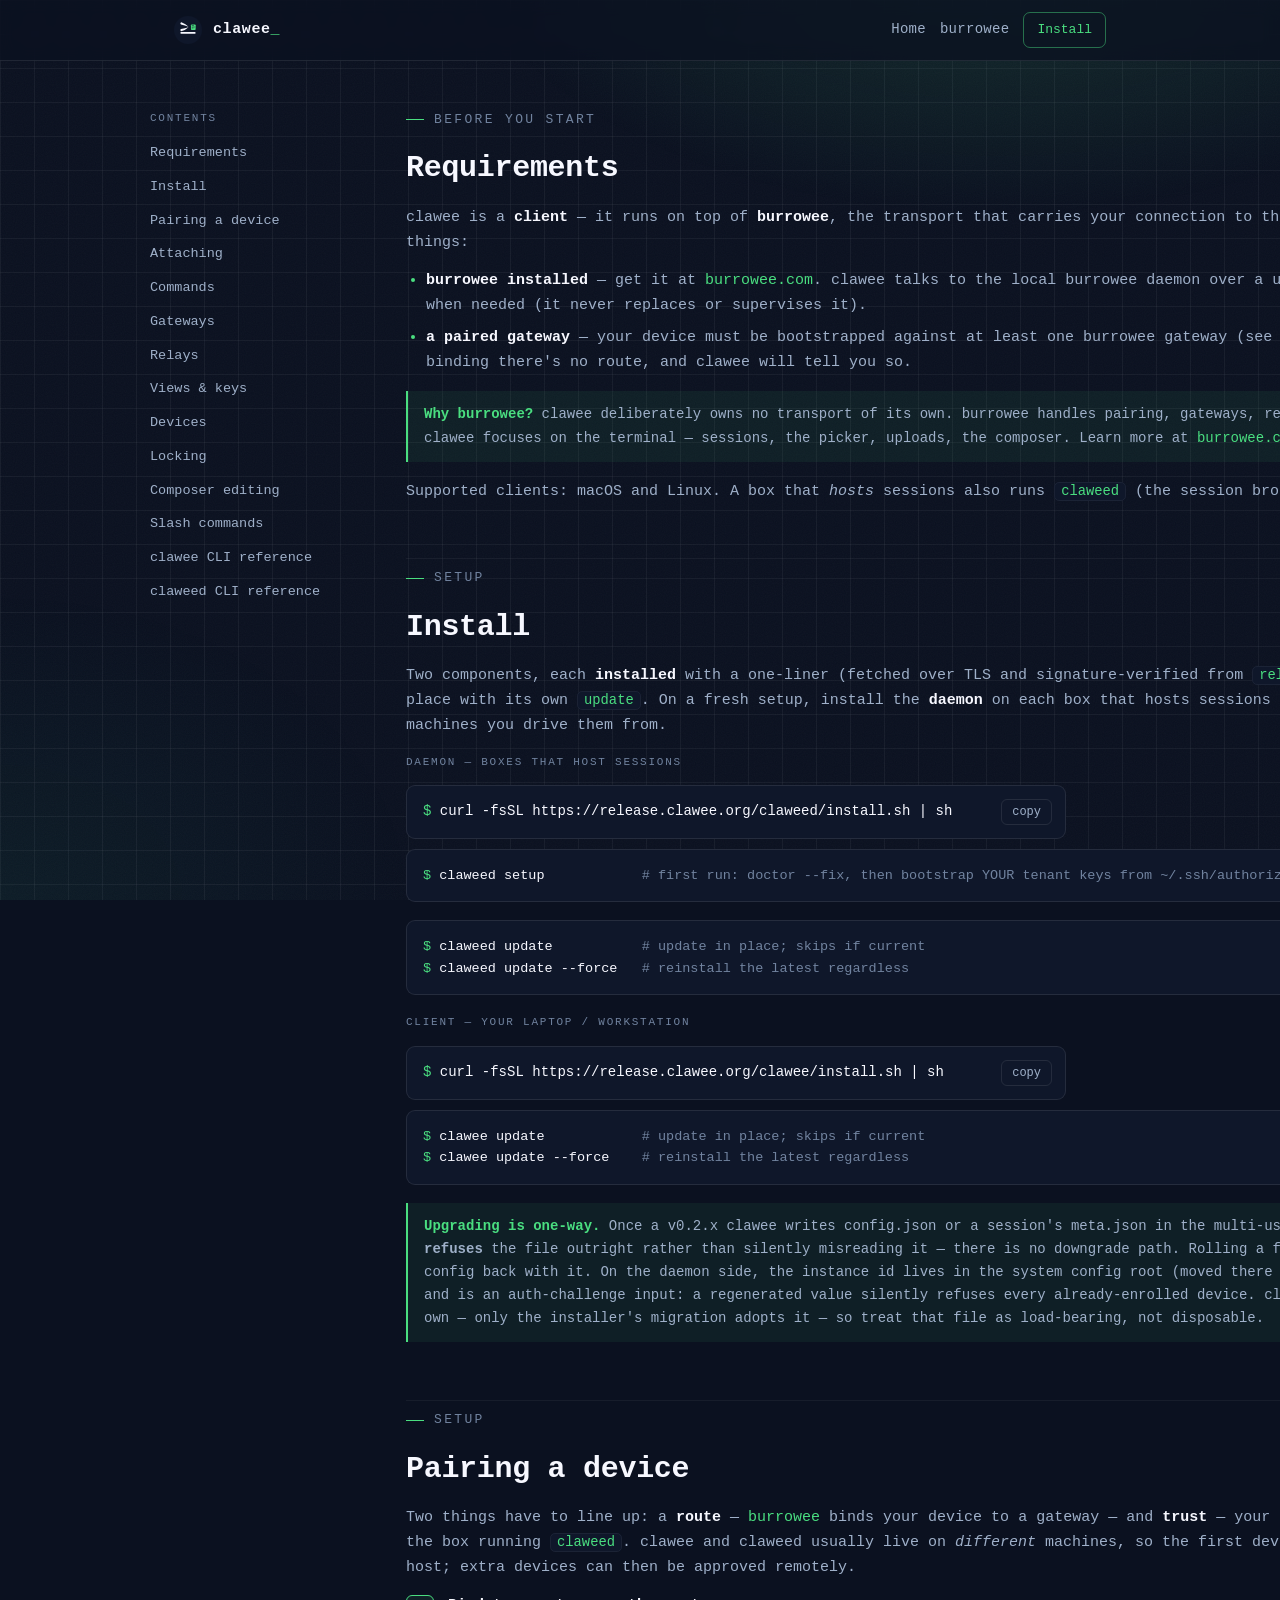
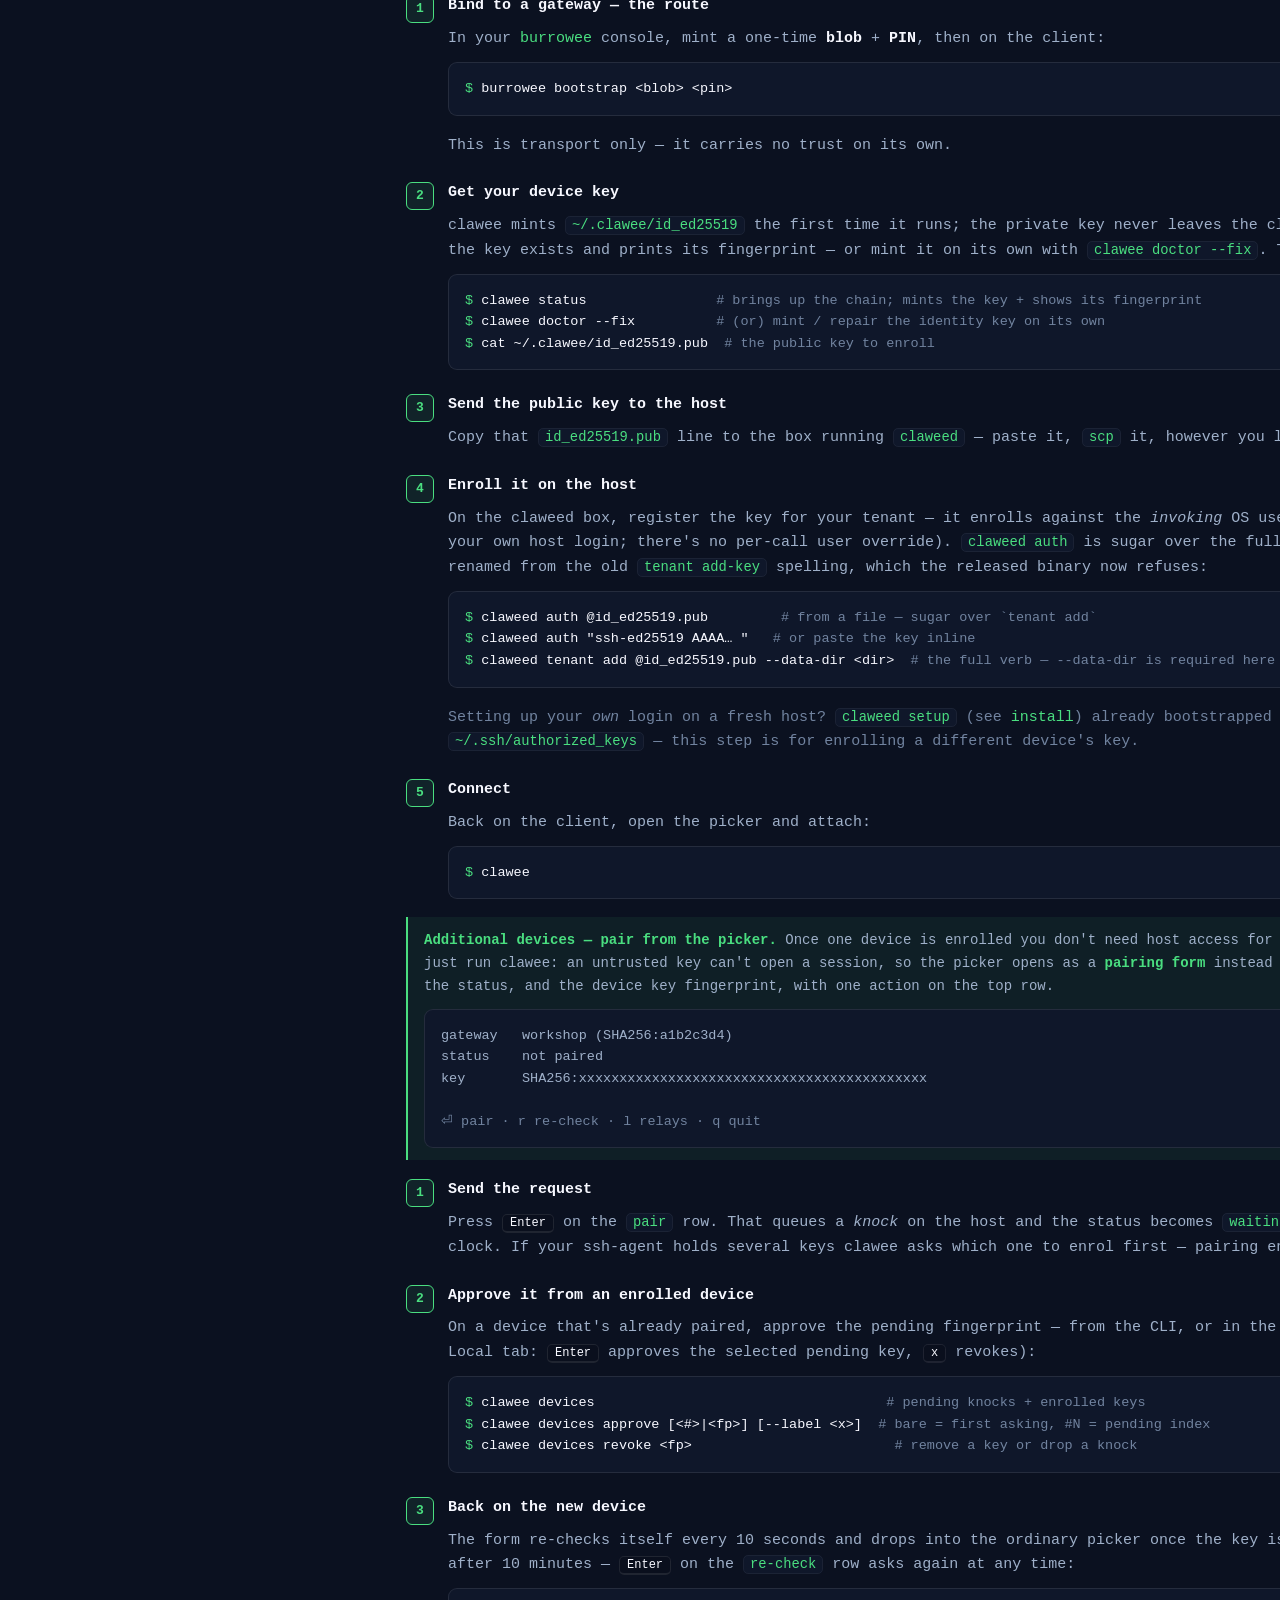
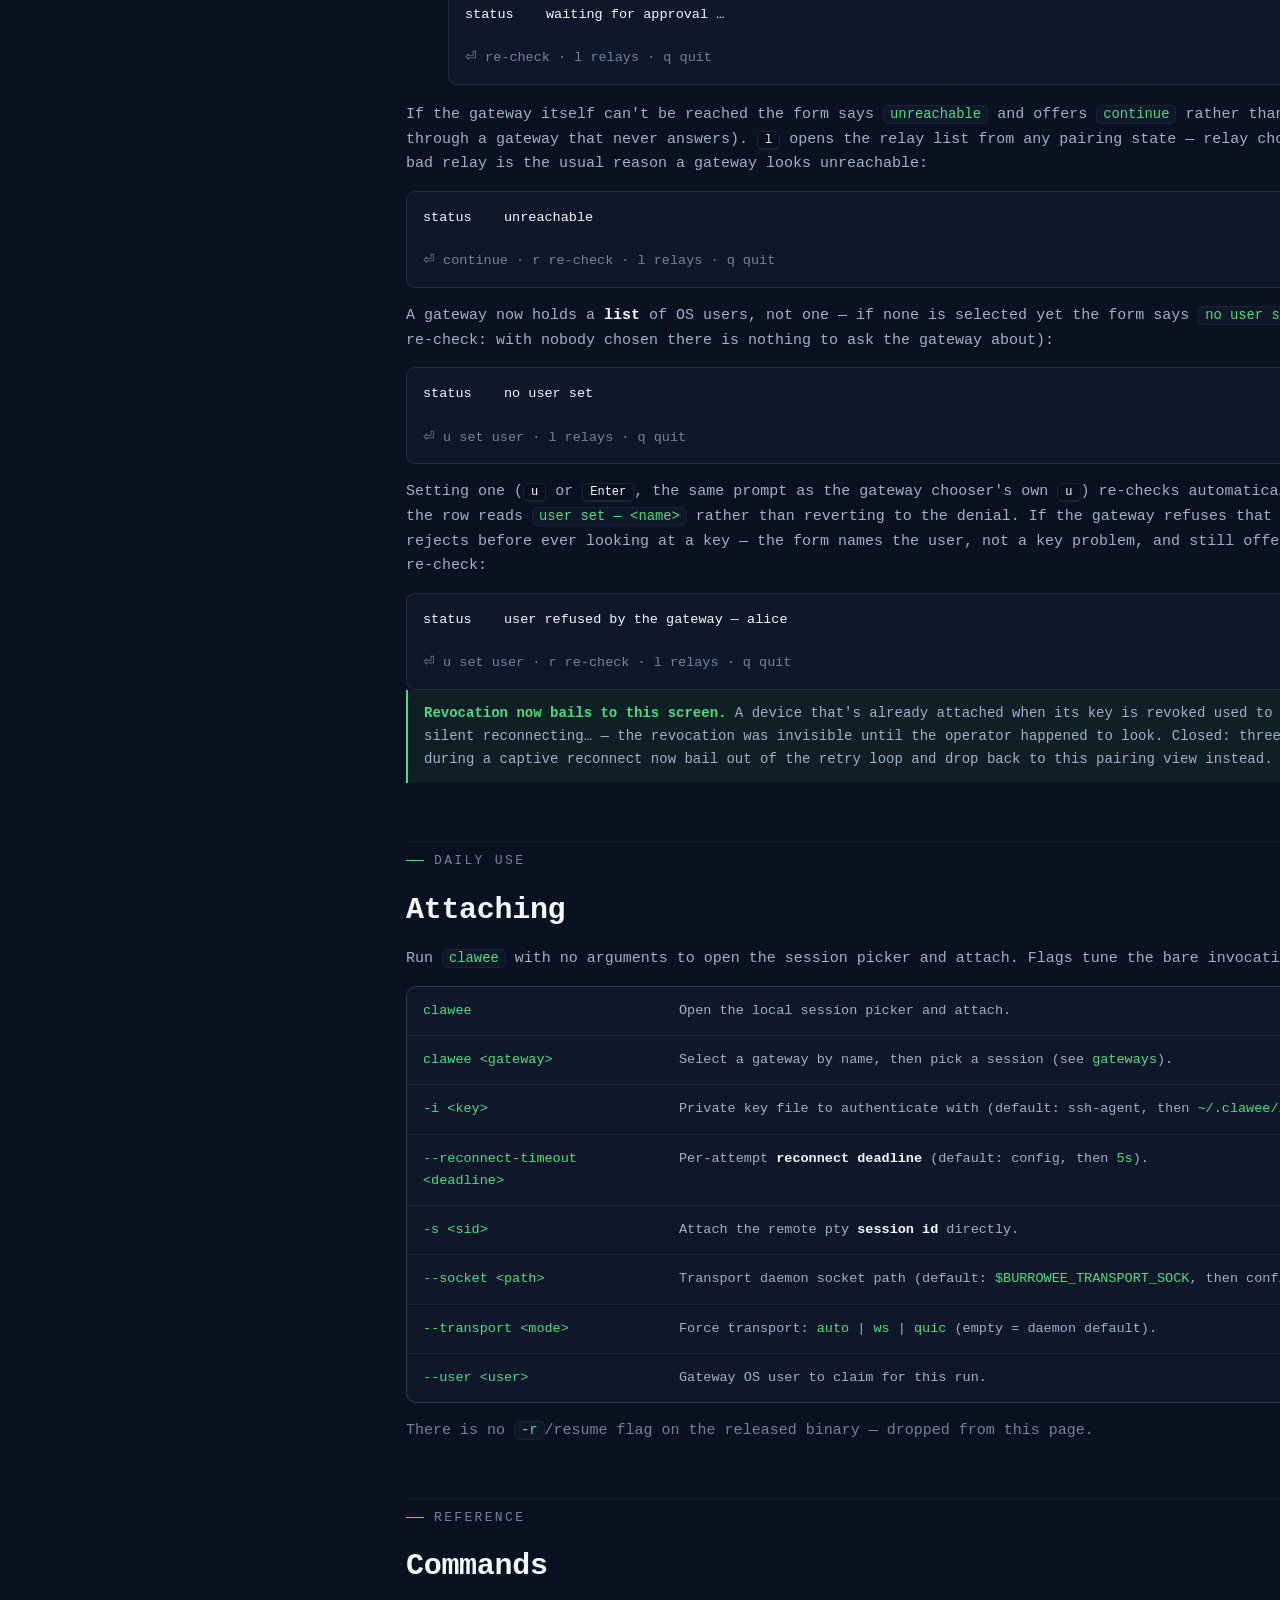
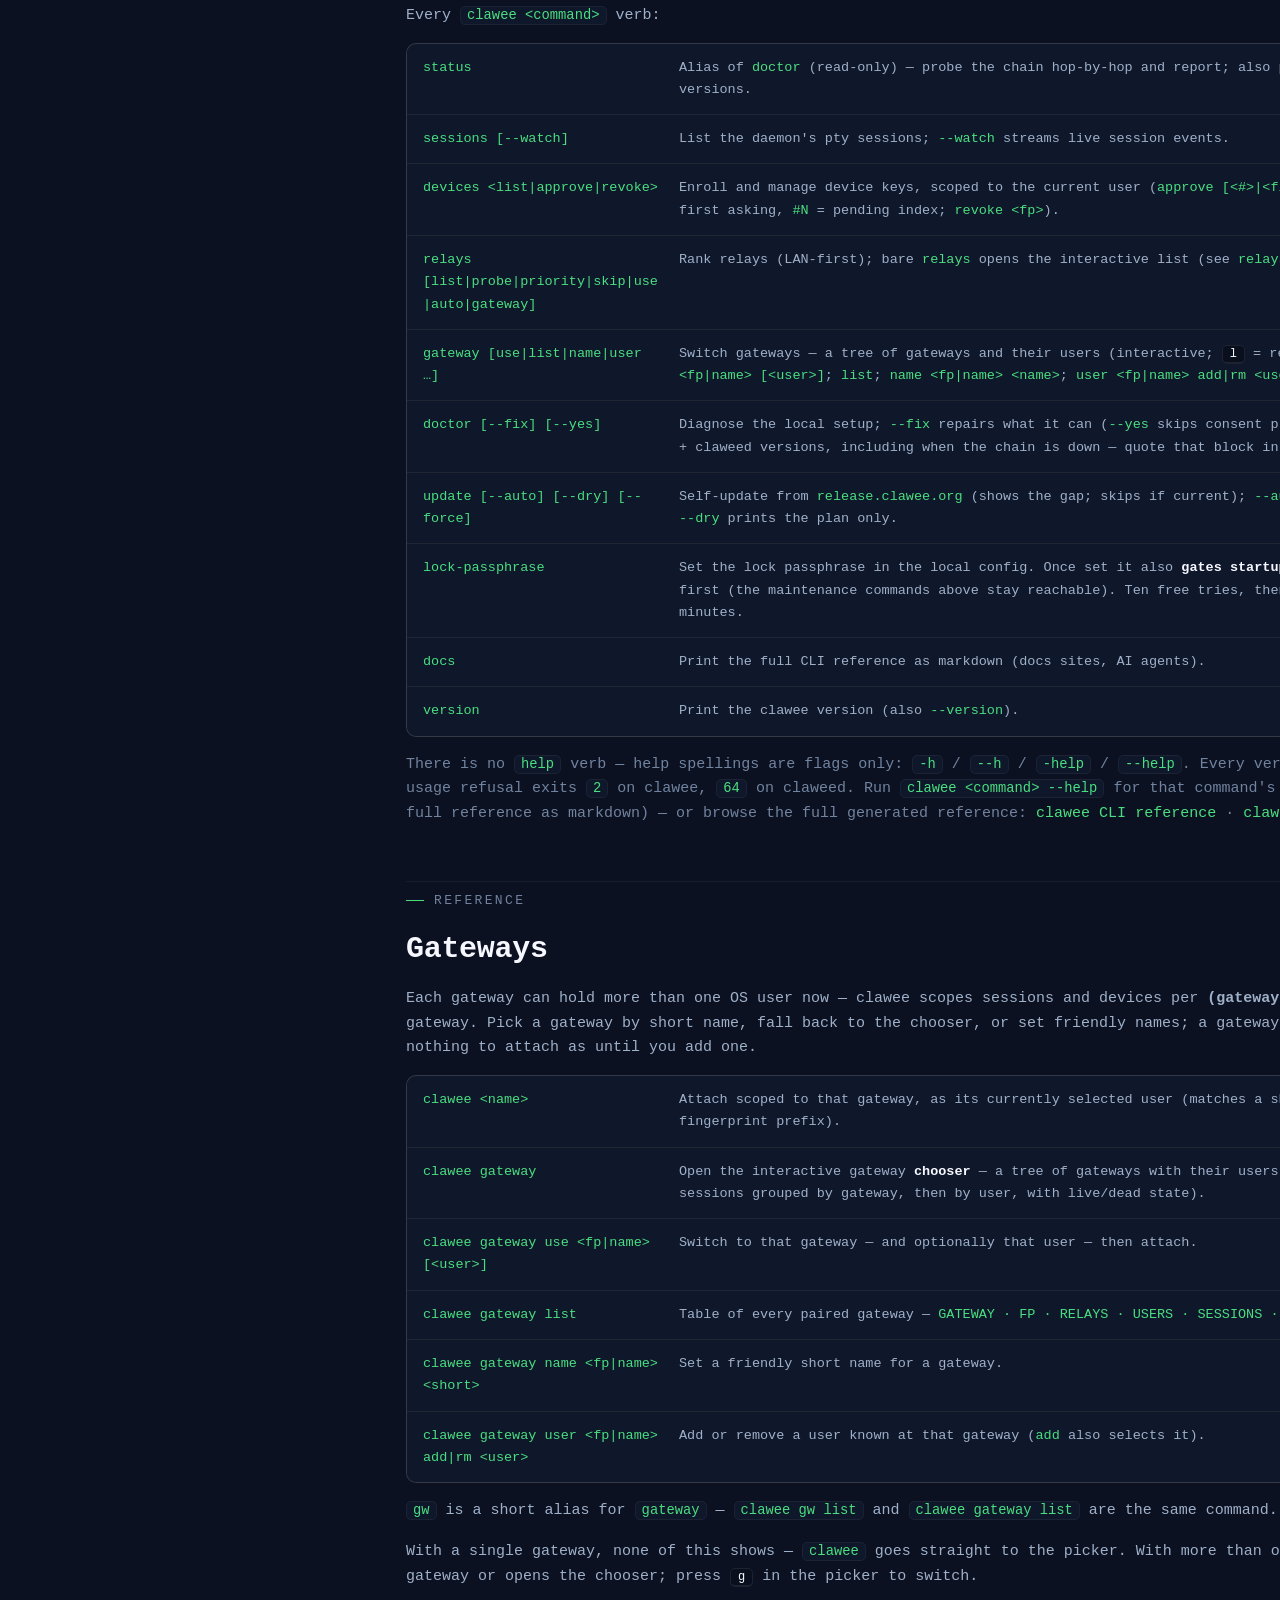
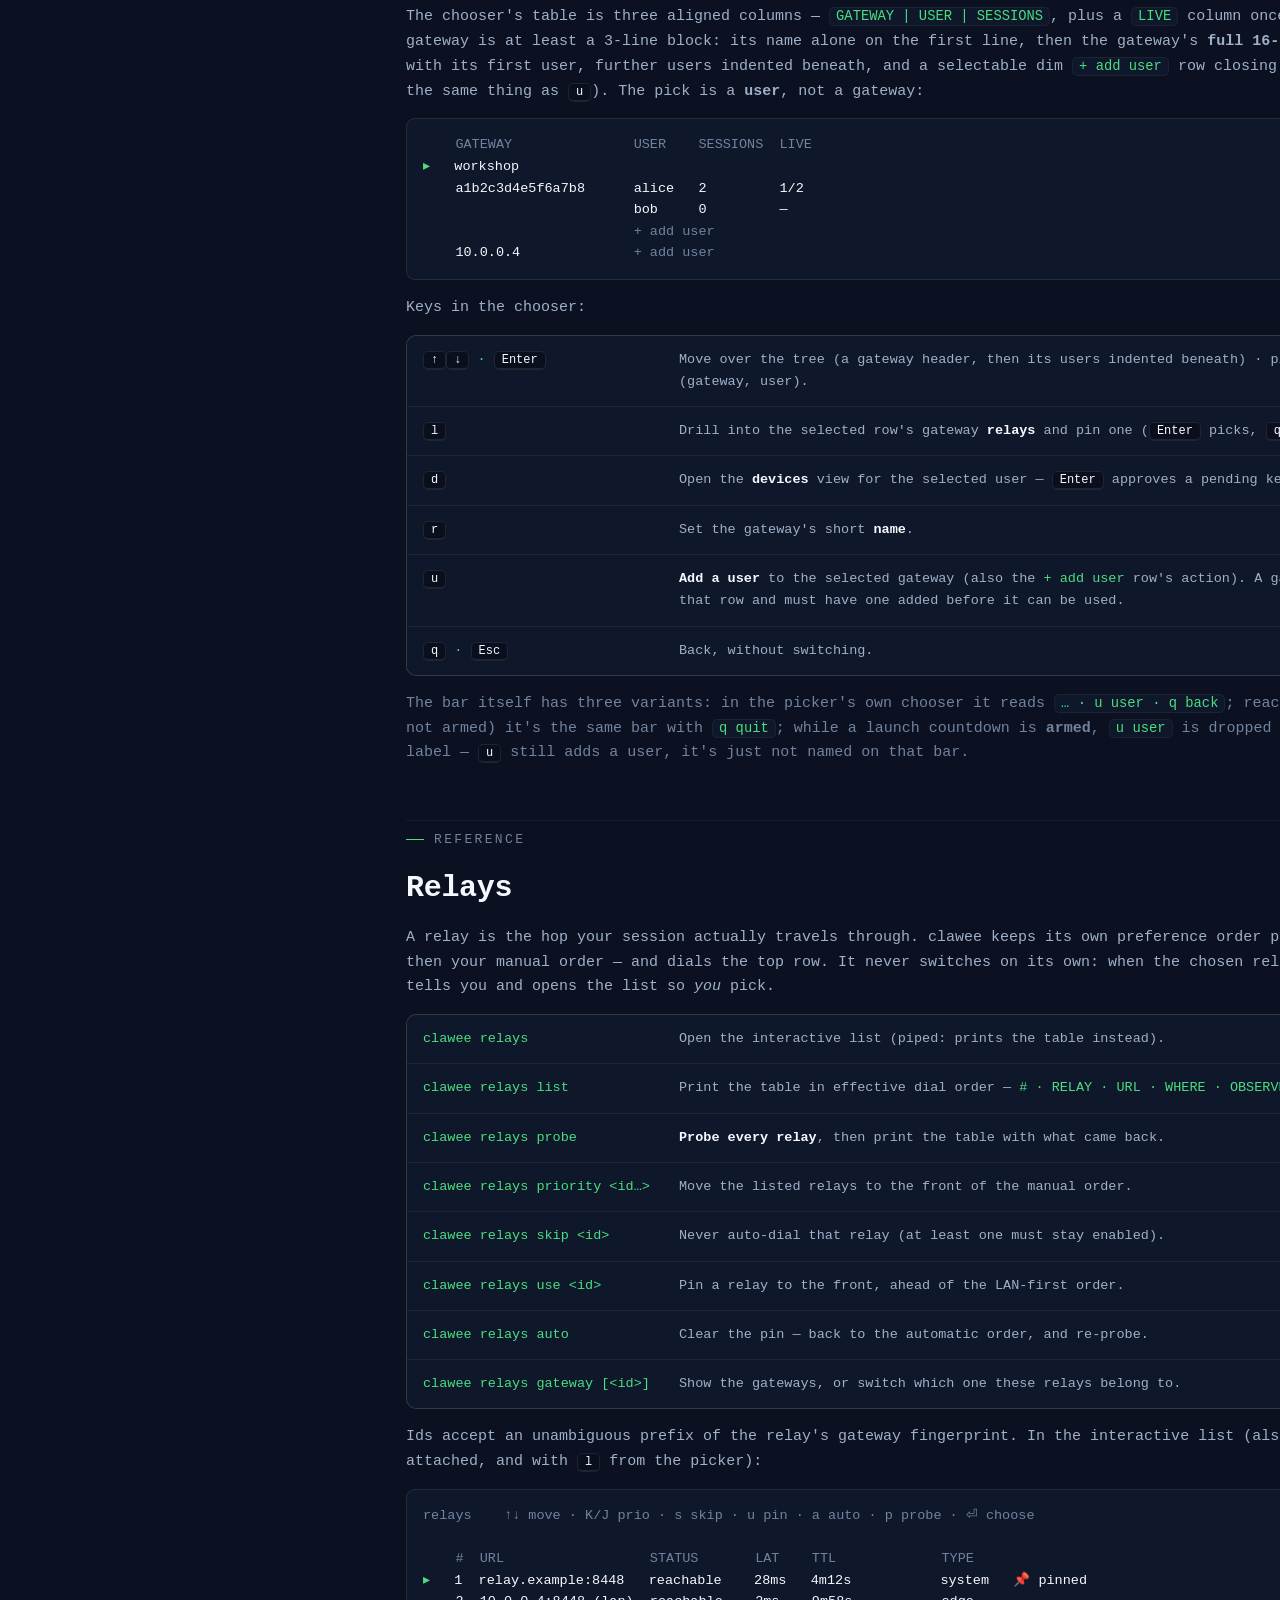
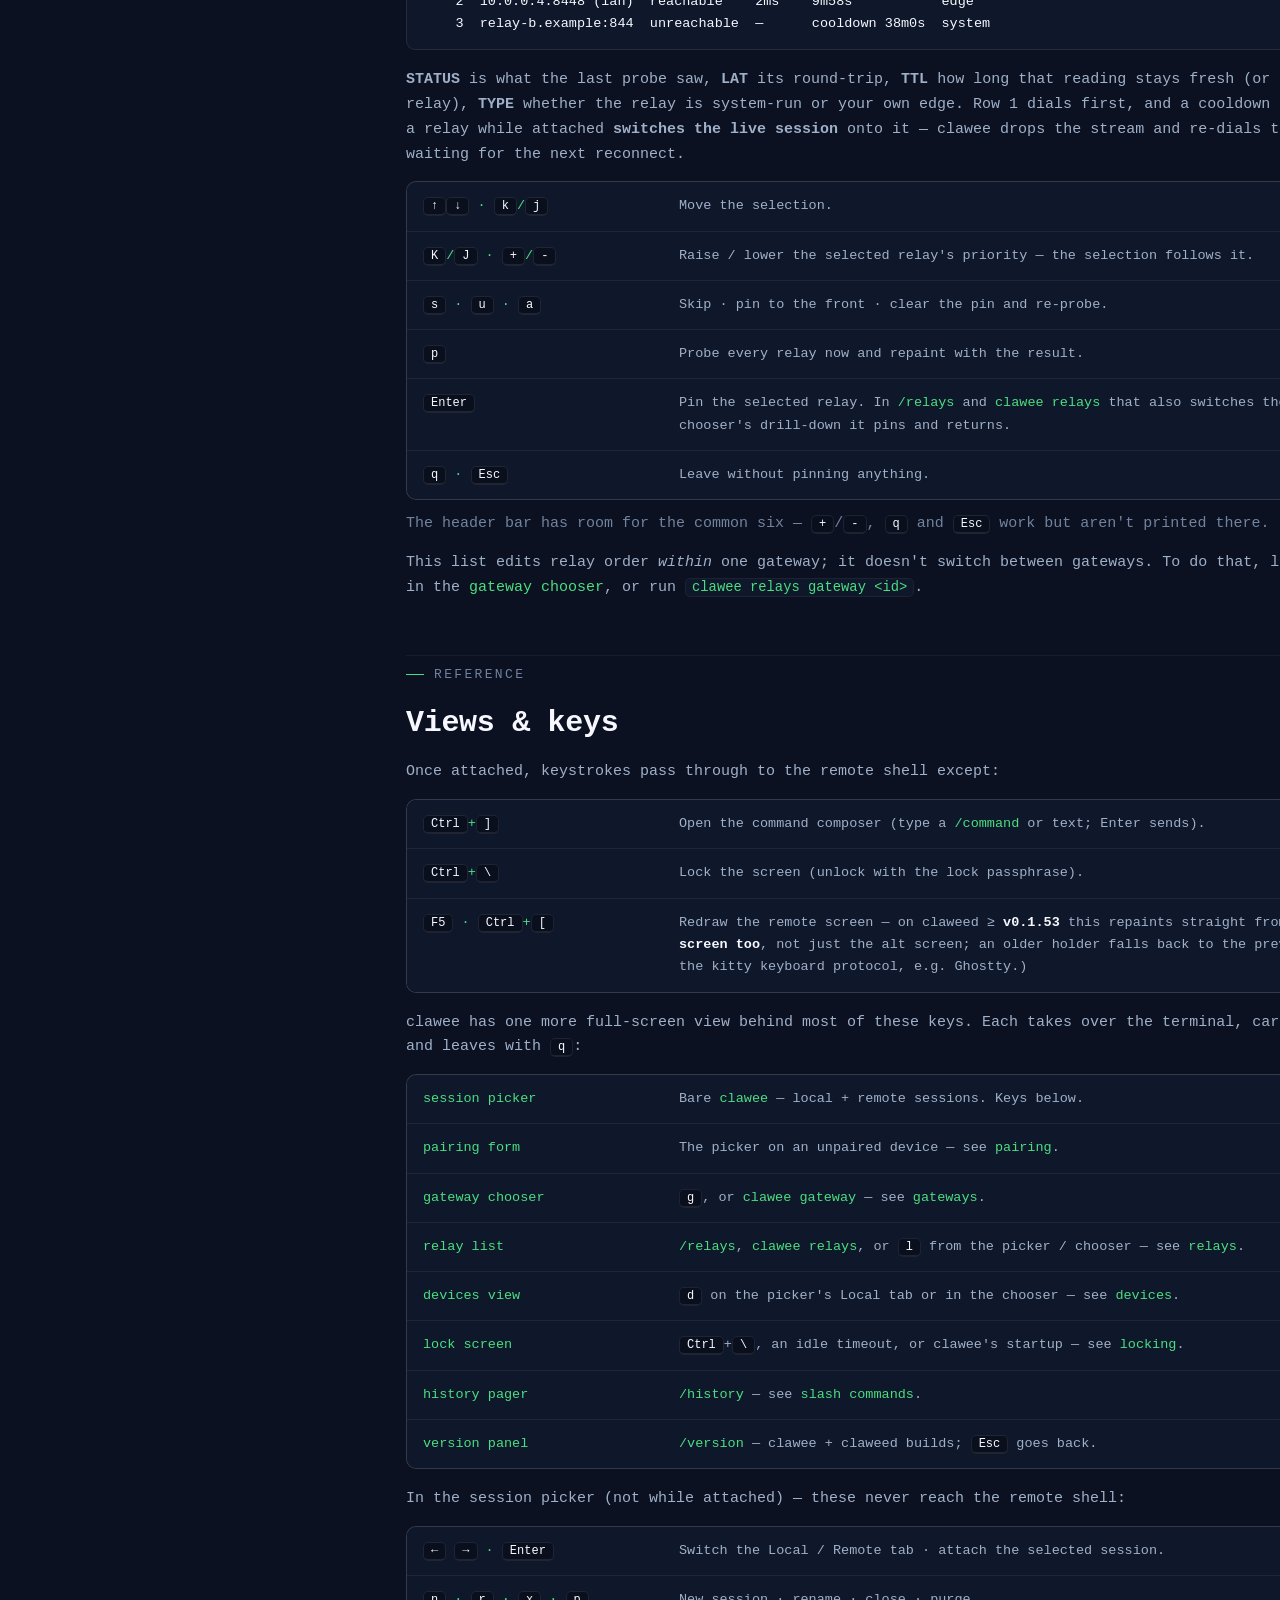
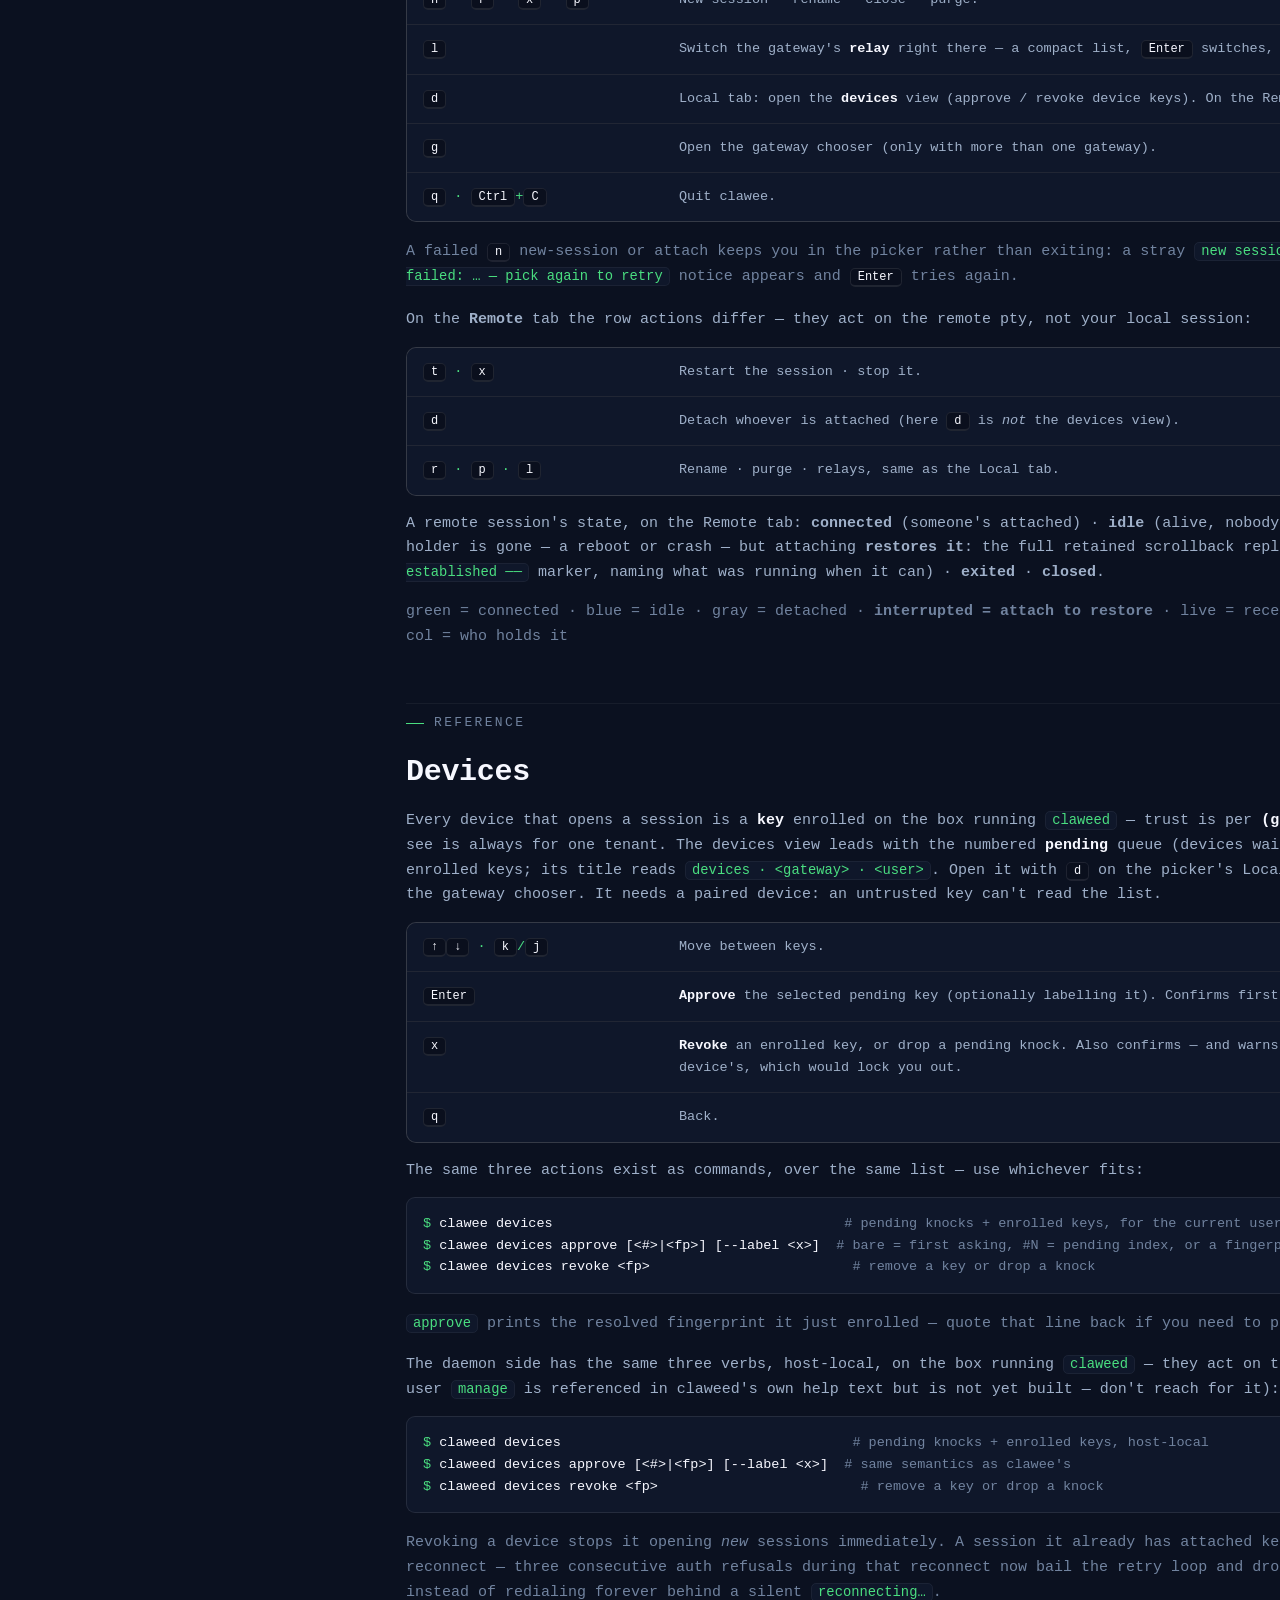
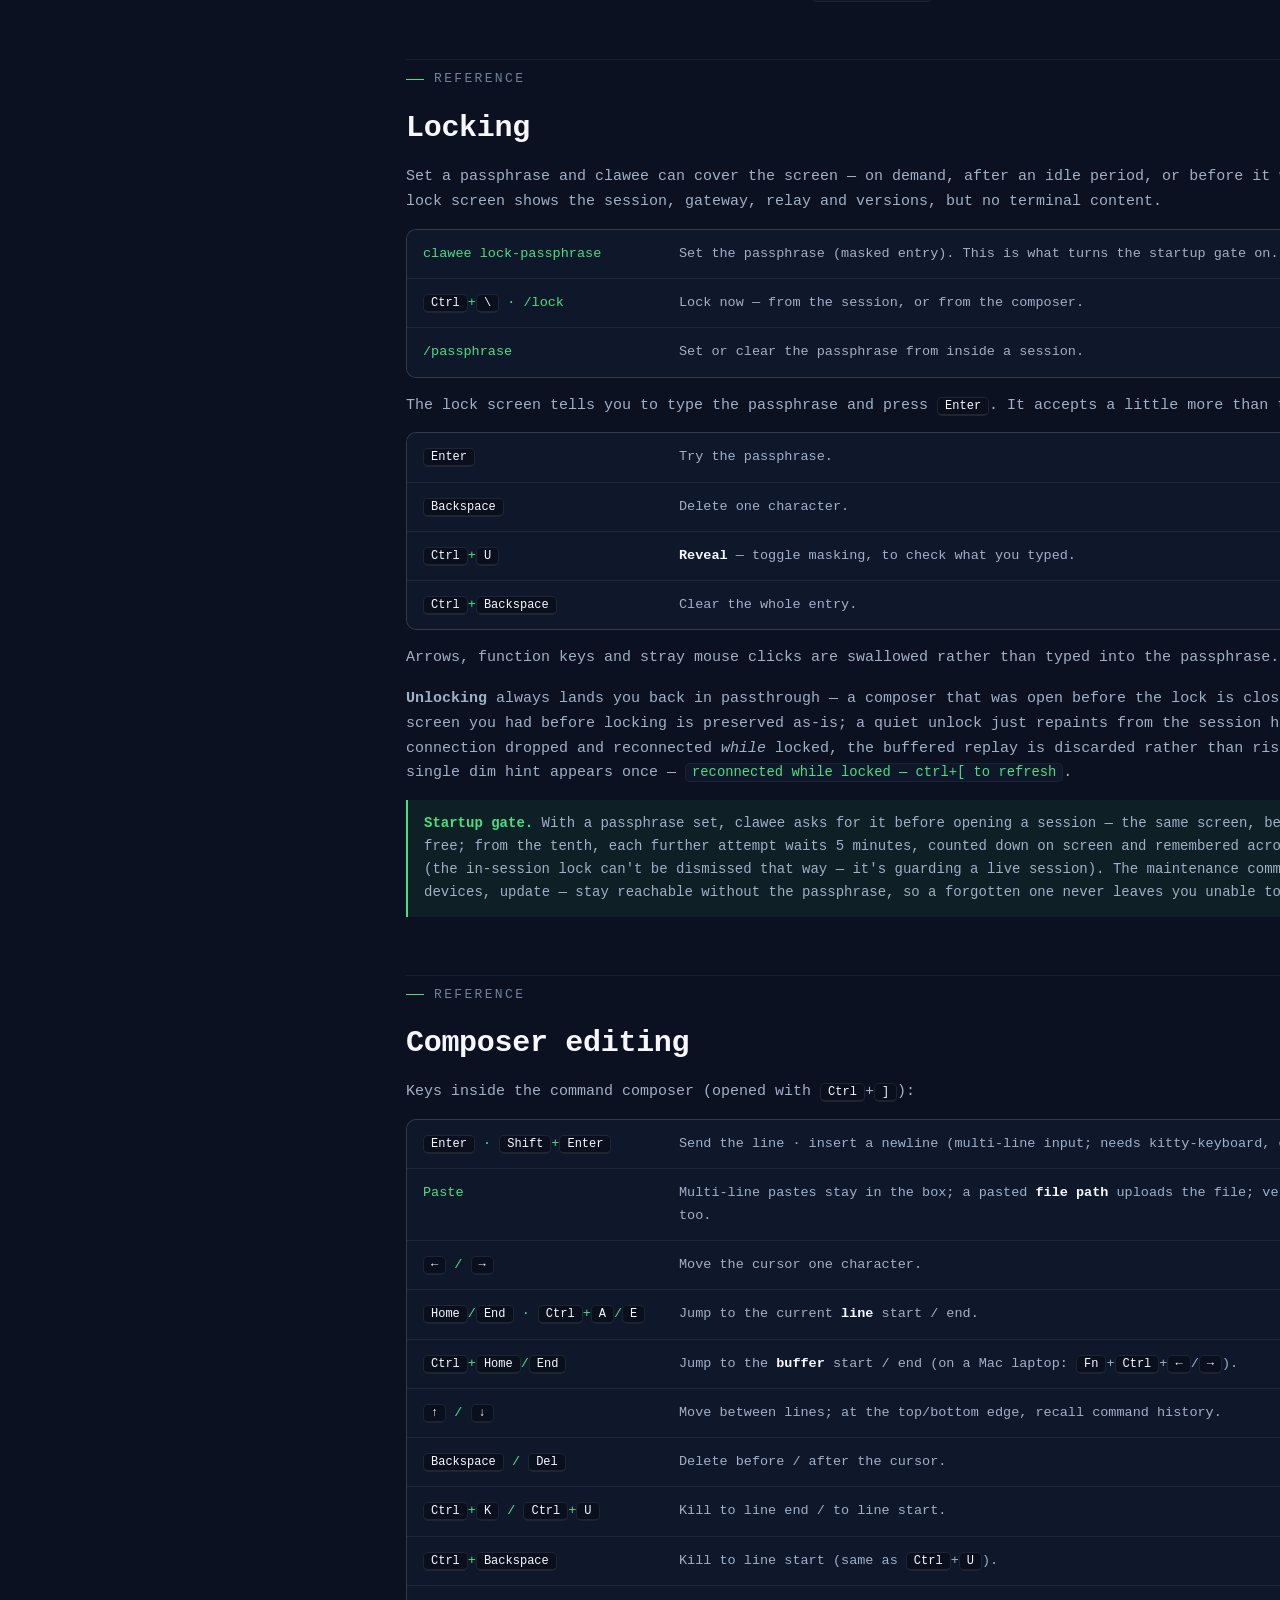
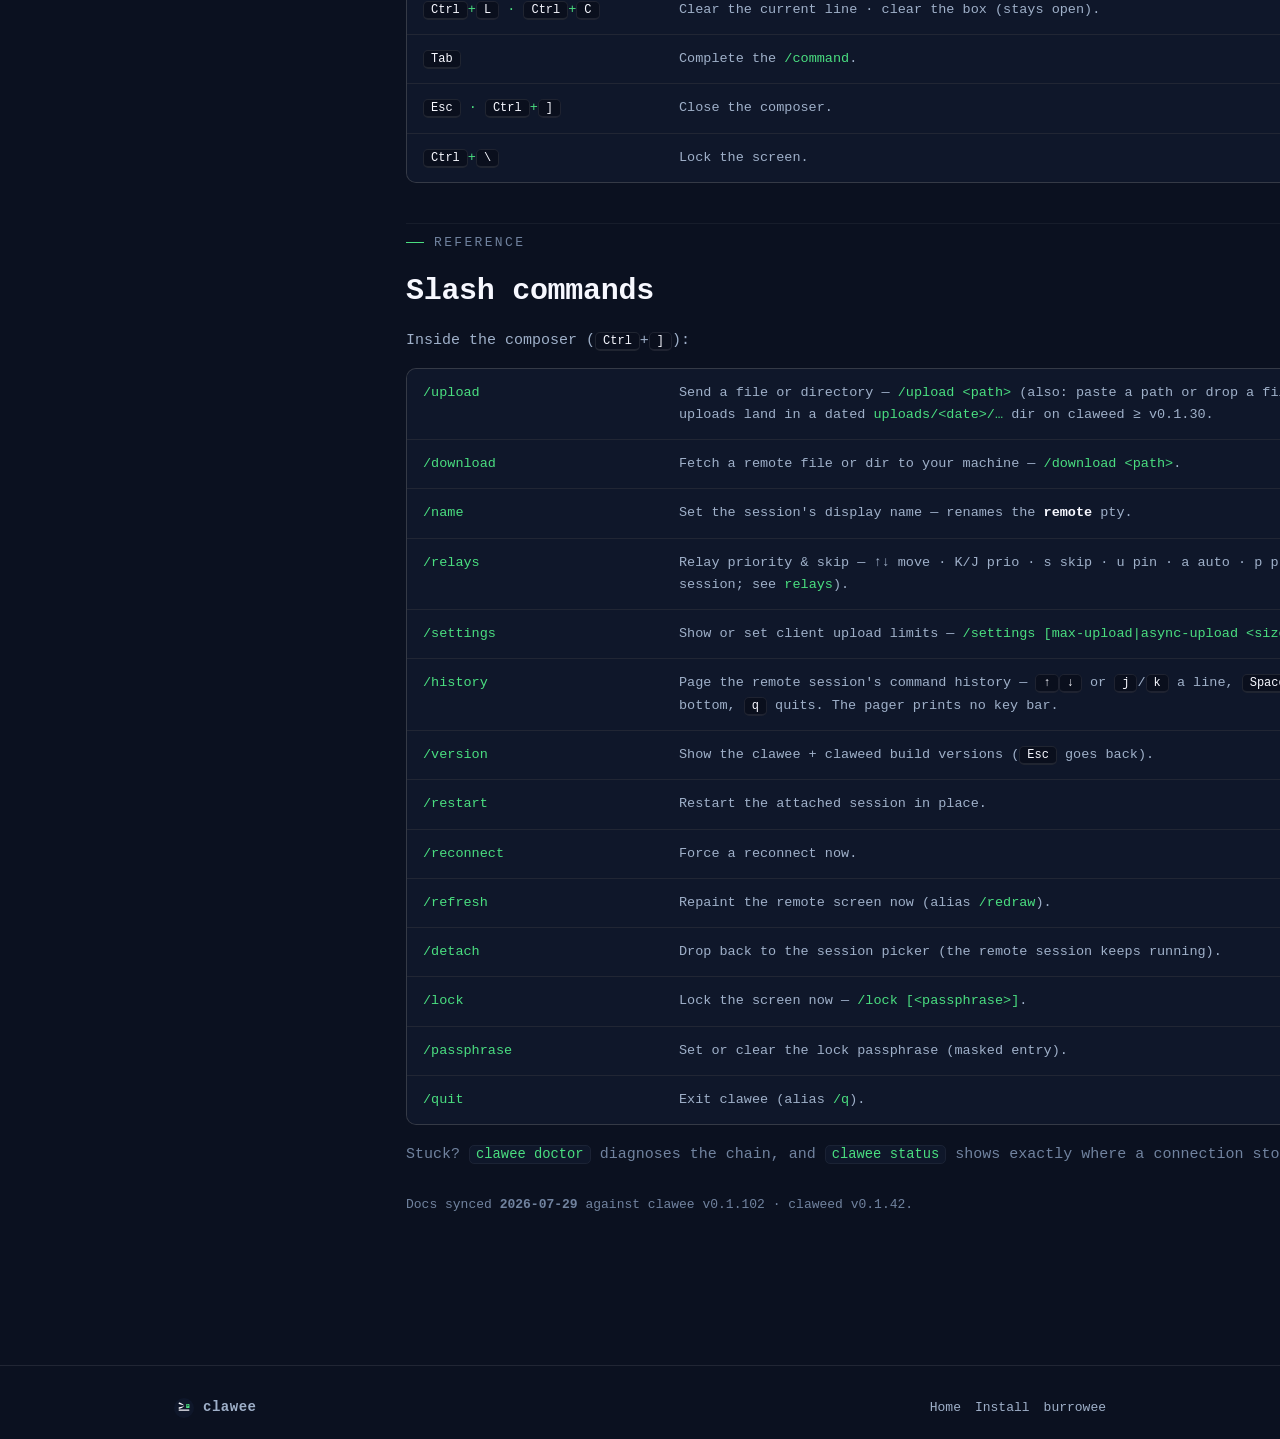
==== commit 1db55011: "docs: publish the generated clawee/claweed CLI references at /docs/clawee + /docs/claweed (html + ra" ====
--- a/docs/index.html
+++ b/docs/index.html
@@ -53,6 +53,8 @@
         <li><a href="#lock">Locking</a></li>
         <li><a href="#composer">Composer editing</a></li>
         <li><a href="#slash">Slash commands</a></li>
+        <li><a href="/docs/clawee">clawee CLI reference</a></li>
+        <li><a href="/docs/claweed">claweed CLI reference</a></li>
       </ul>
     </nav>
 
@@ -272,7 +274,8 @@
         <p style="margin-top:16px; color:var(--dim)">
           There is no <code>help</code> verb — help spellings are flags only: <code>-h</code> / <code>--h</code> / <code>-help</code> / <code>--help</code>.
           Every verb rejects stray arguments; a usage refusal exits <code>2</code> on clawee, <code>64</code> on claweed.
-          Run <code>clawee &lt;command&gt; --help</code> for that command's own page (<code>clawee docs</code> prints the full reference as markdown).
+          Run <code>clawee &lt;command&gt; --help</code> for that command's own page (<code>clawee docs</code> prints the full reference as markdown) — or browse the full generated reference:
+          <a href="/docs/clawee">clawee CLI reference</a> · <a href="/docs/claweed">claweed CLI reference</a>.
         </p>
       </section>
 
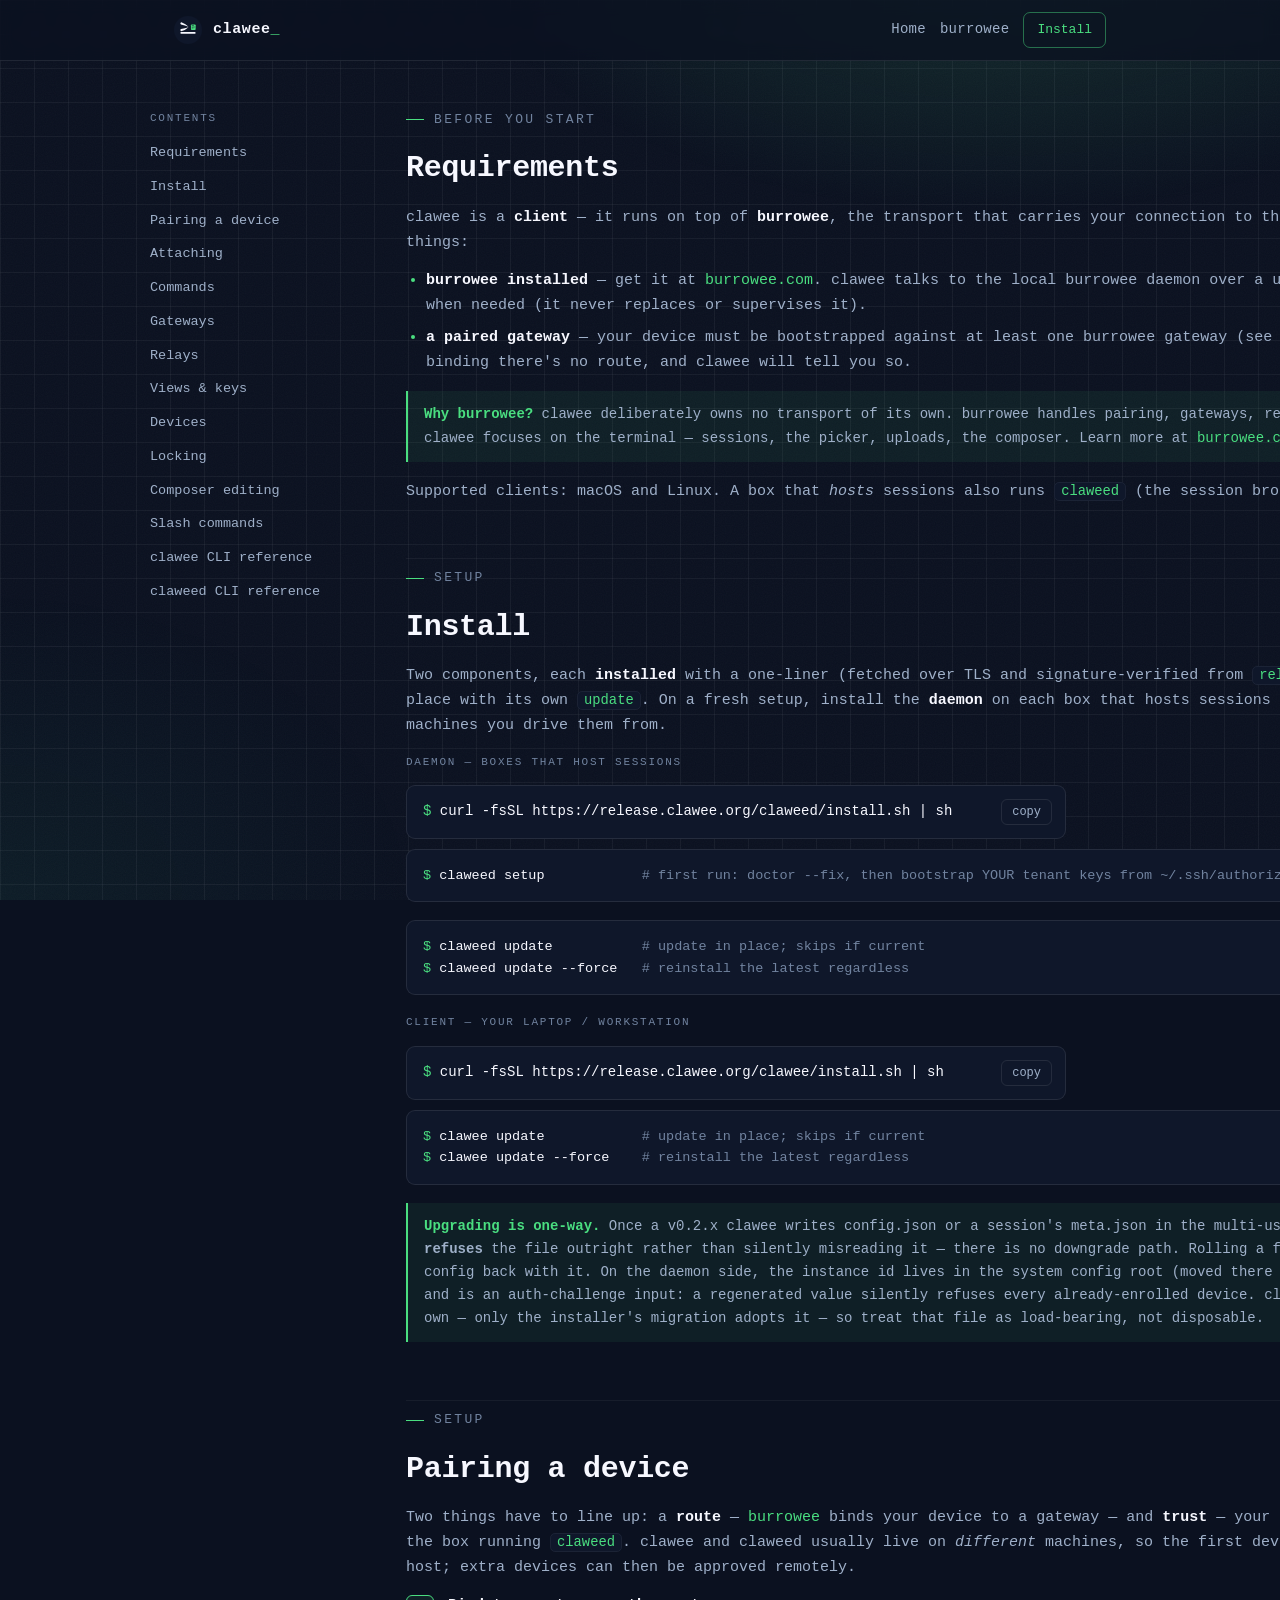
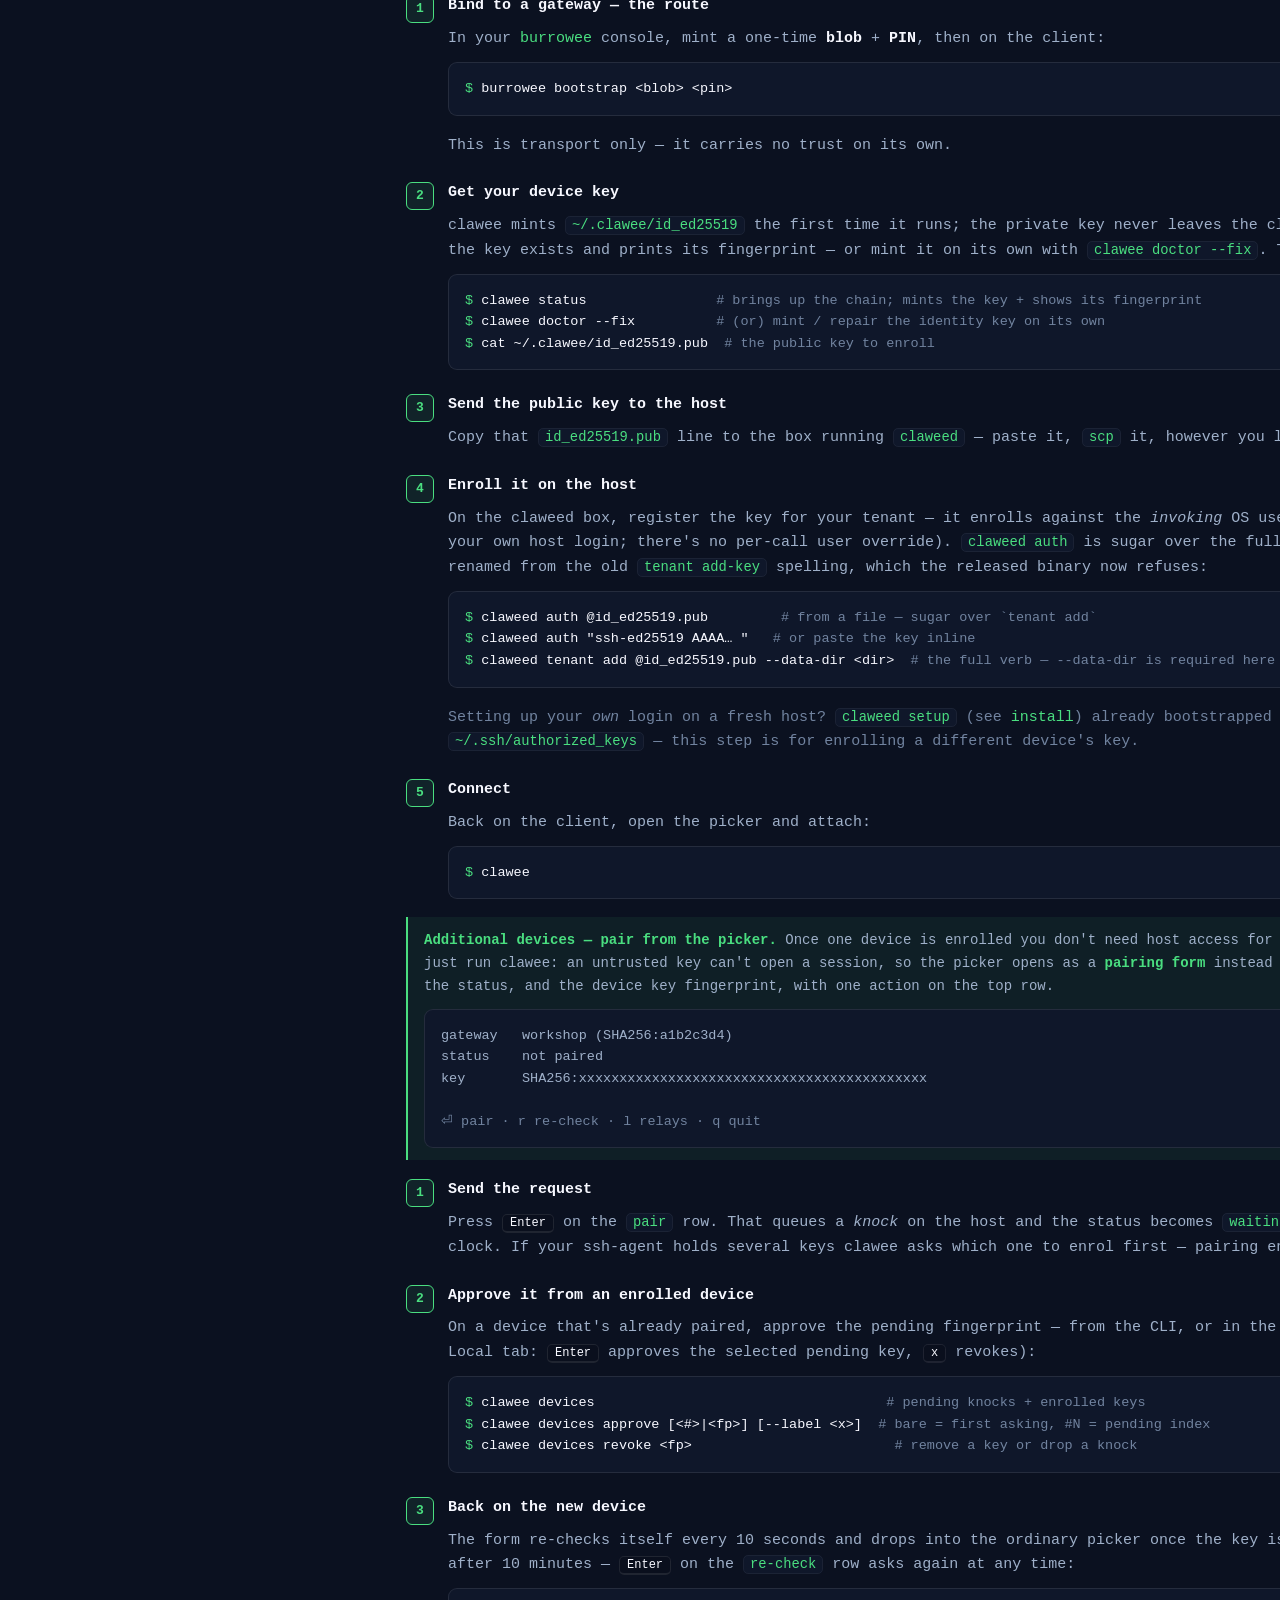
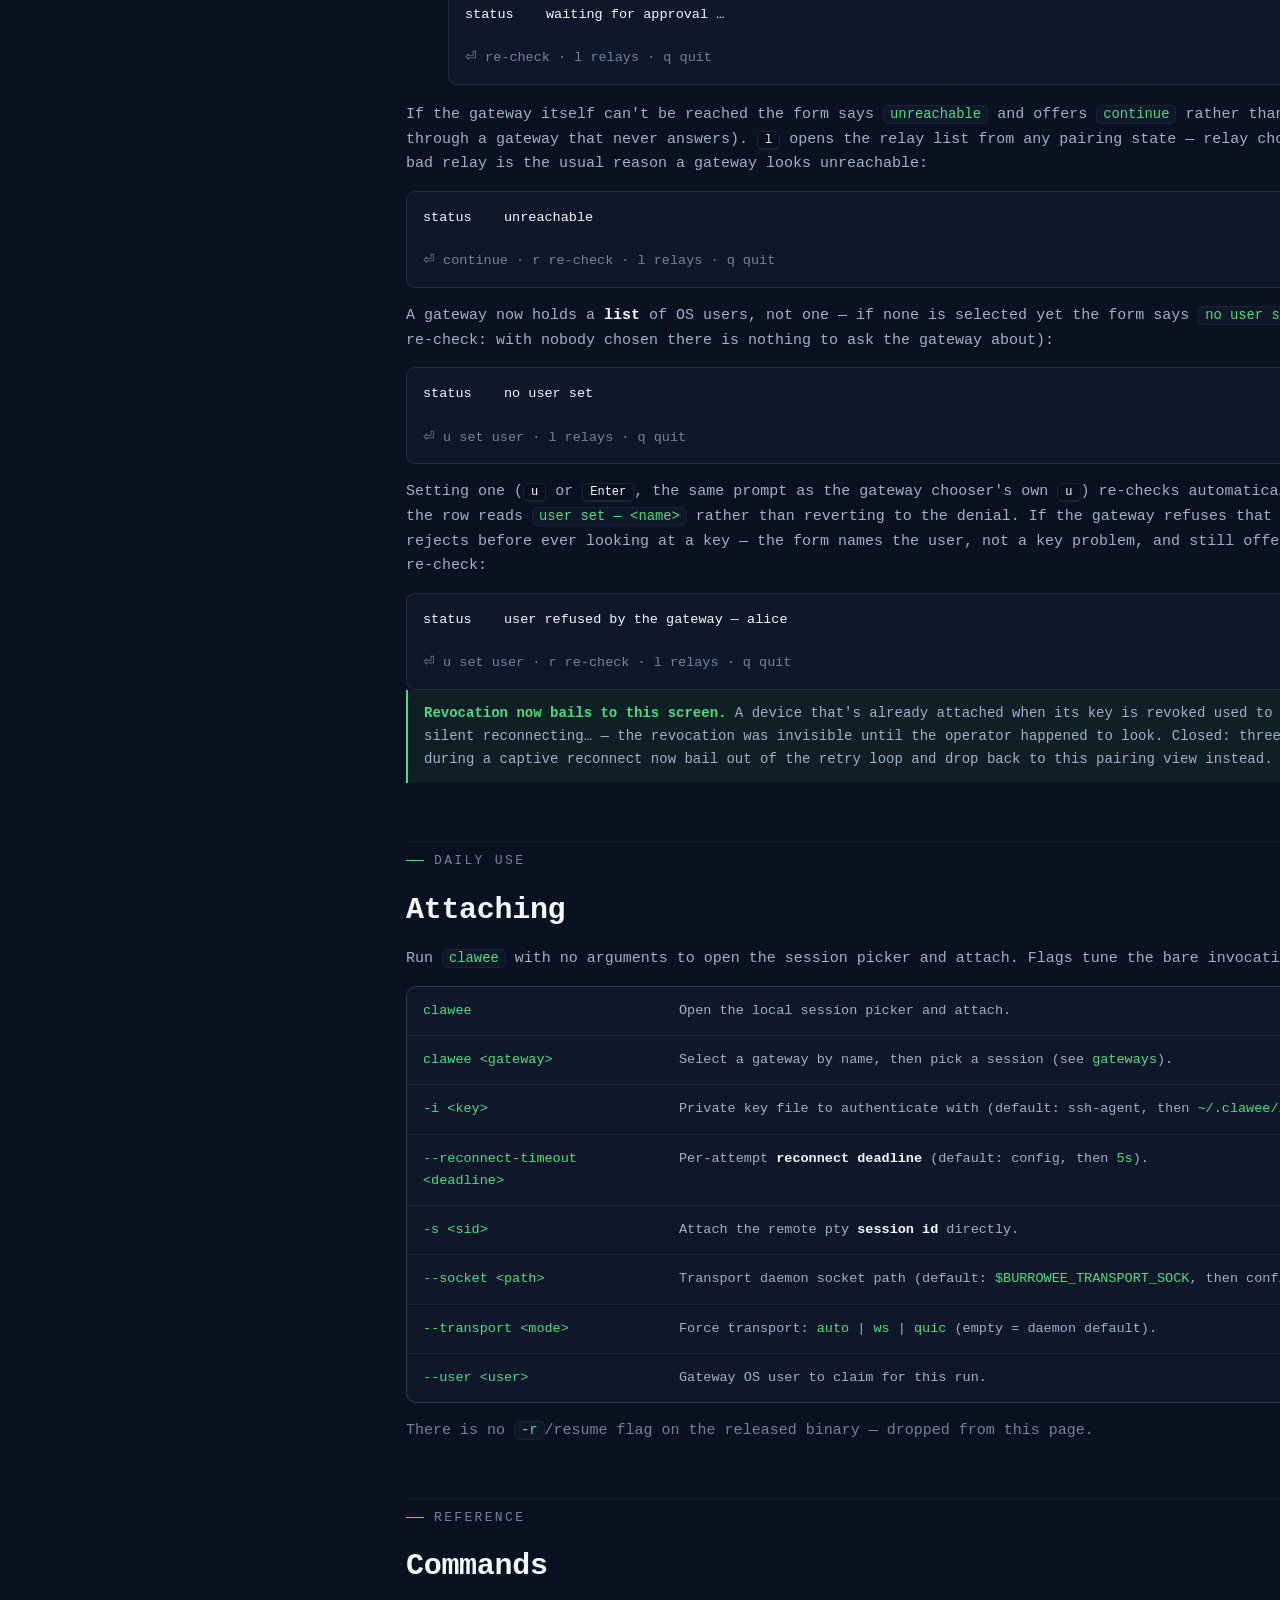
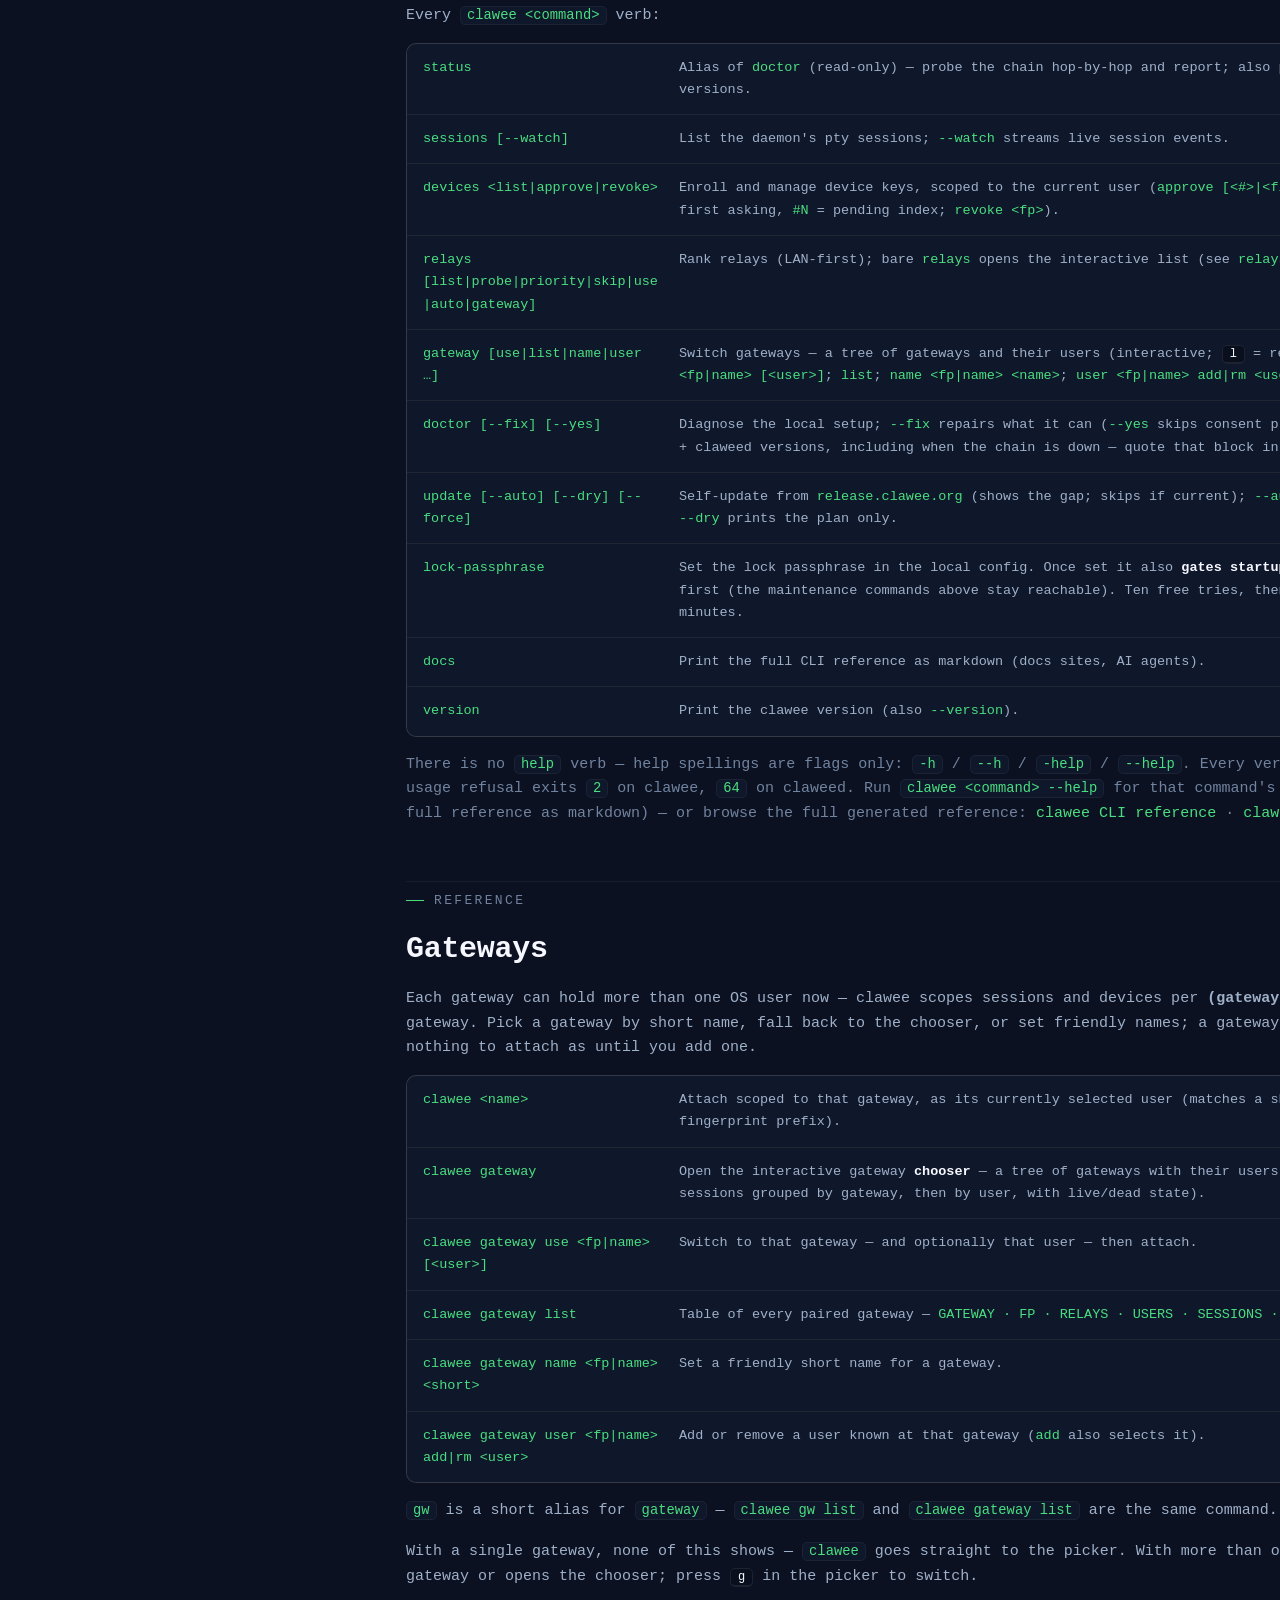
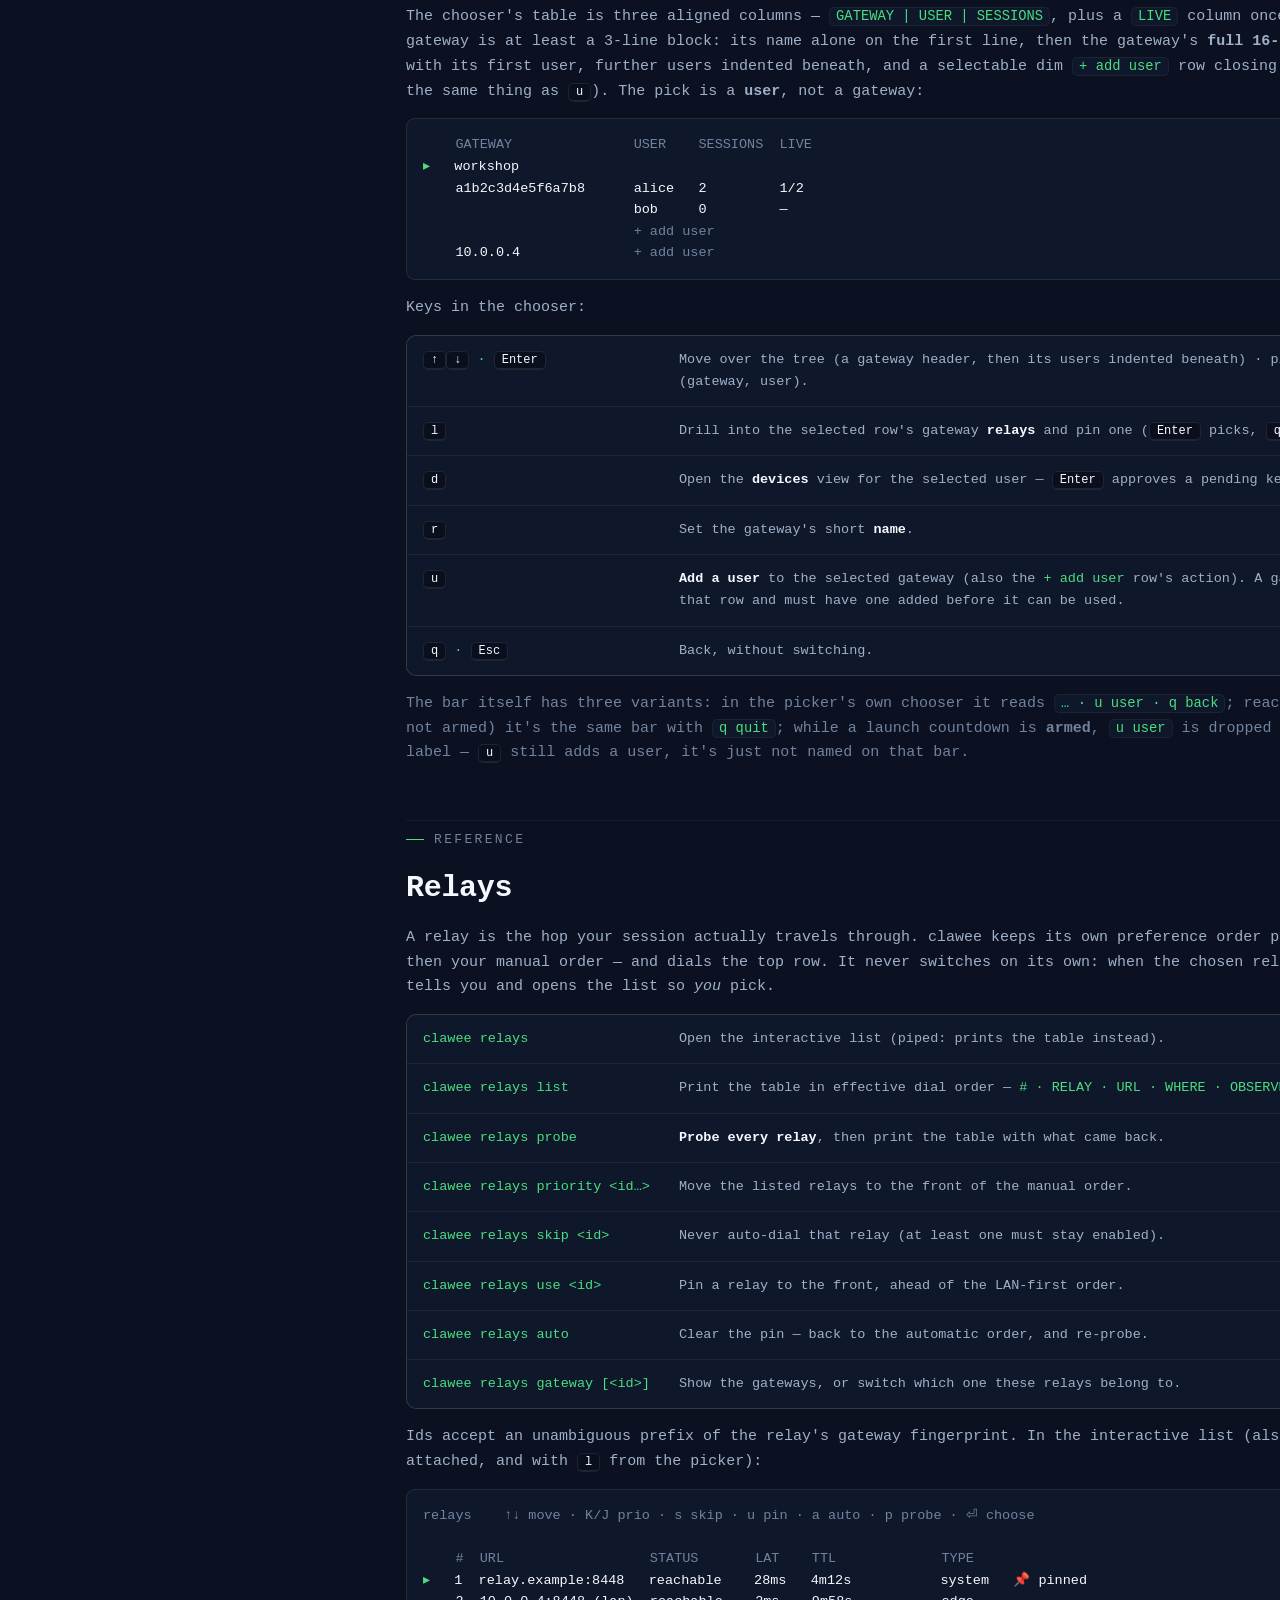
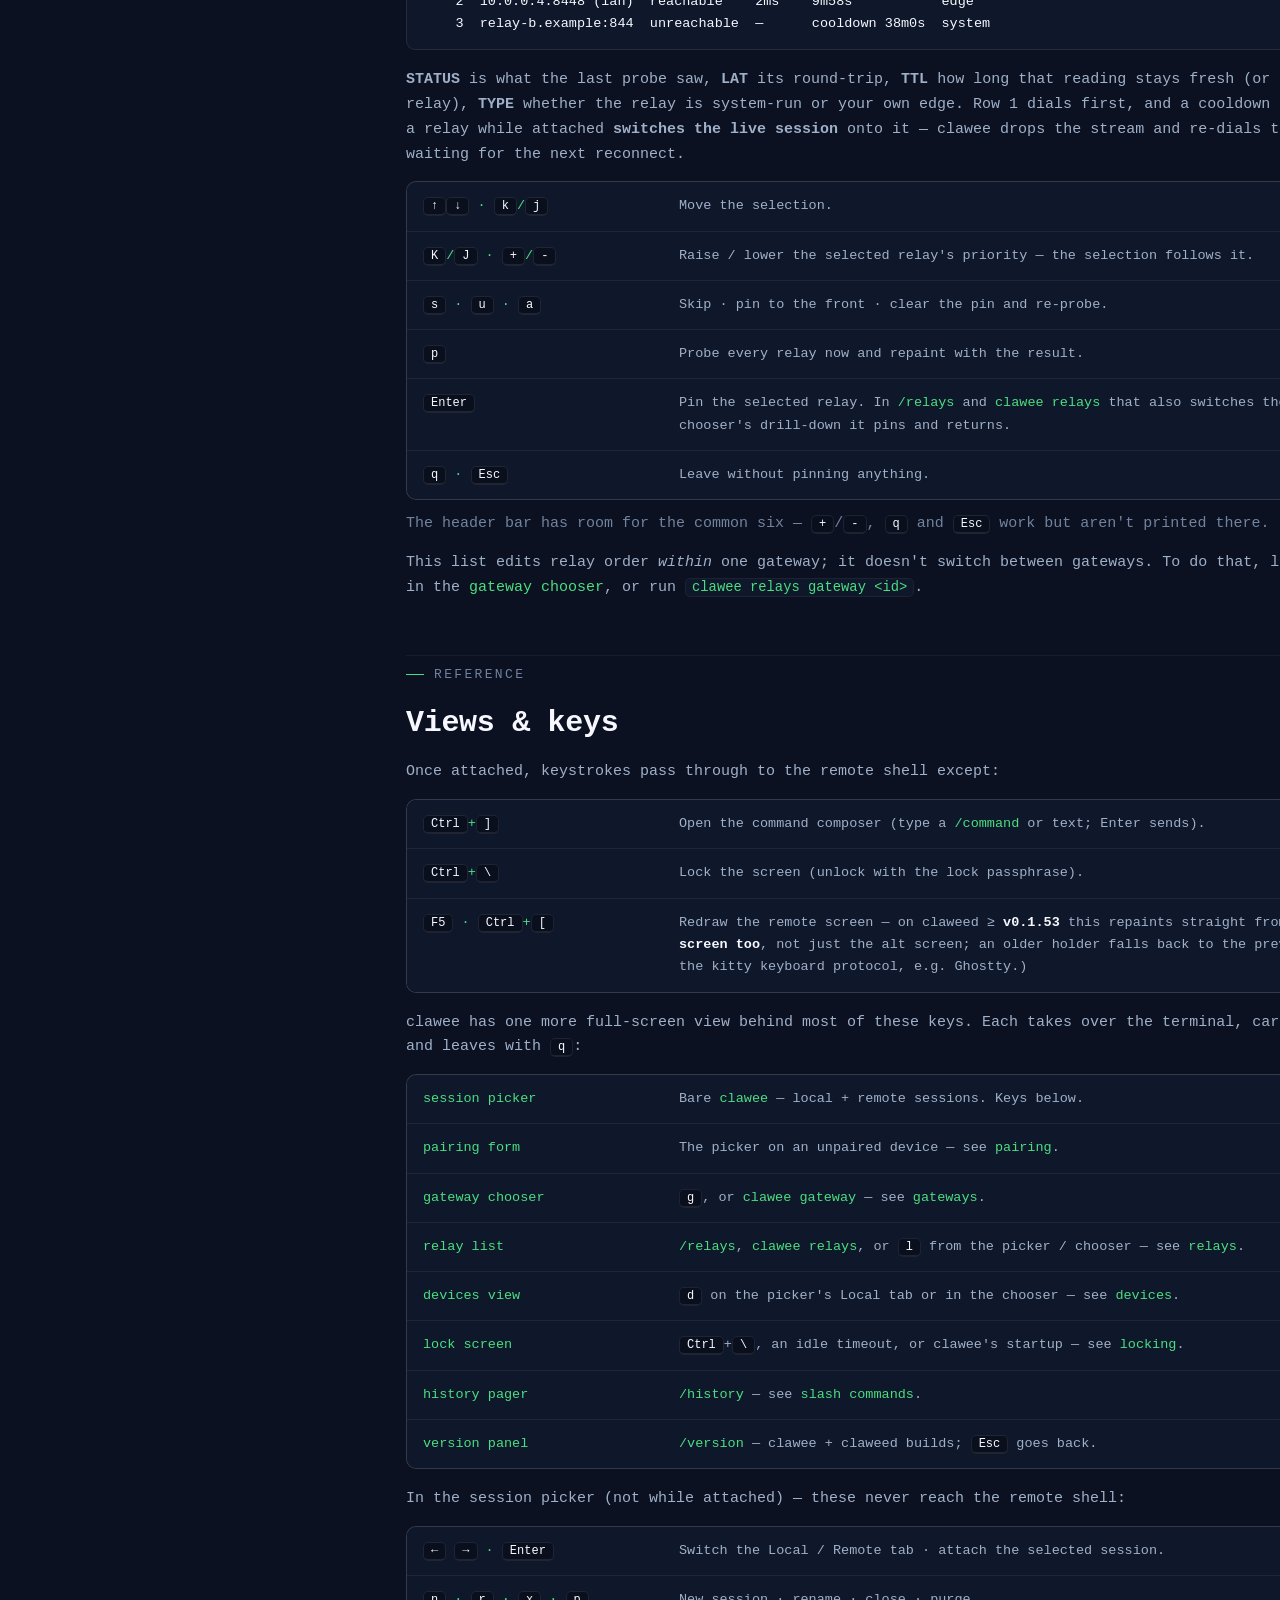
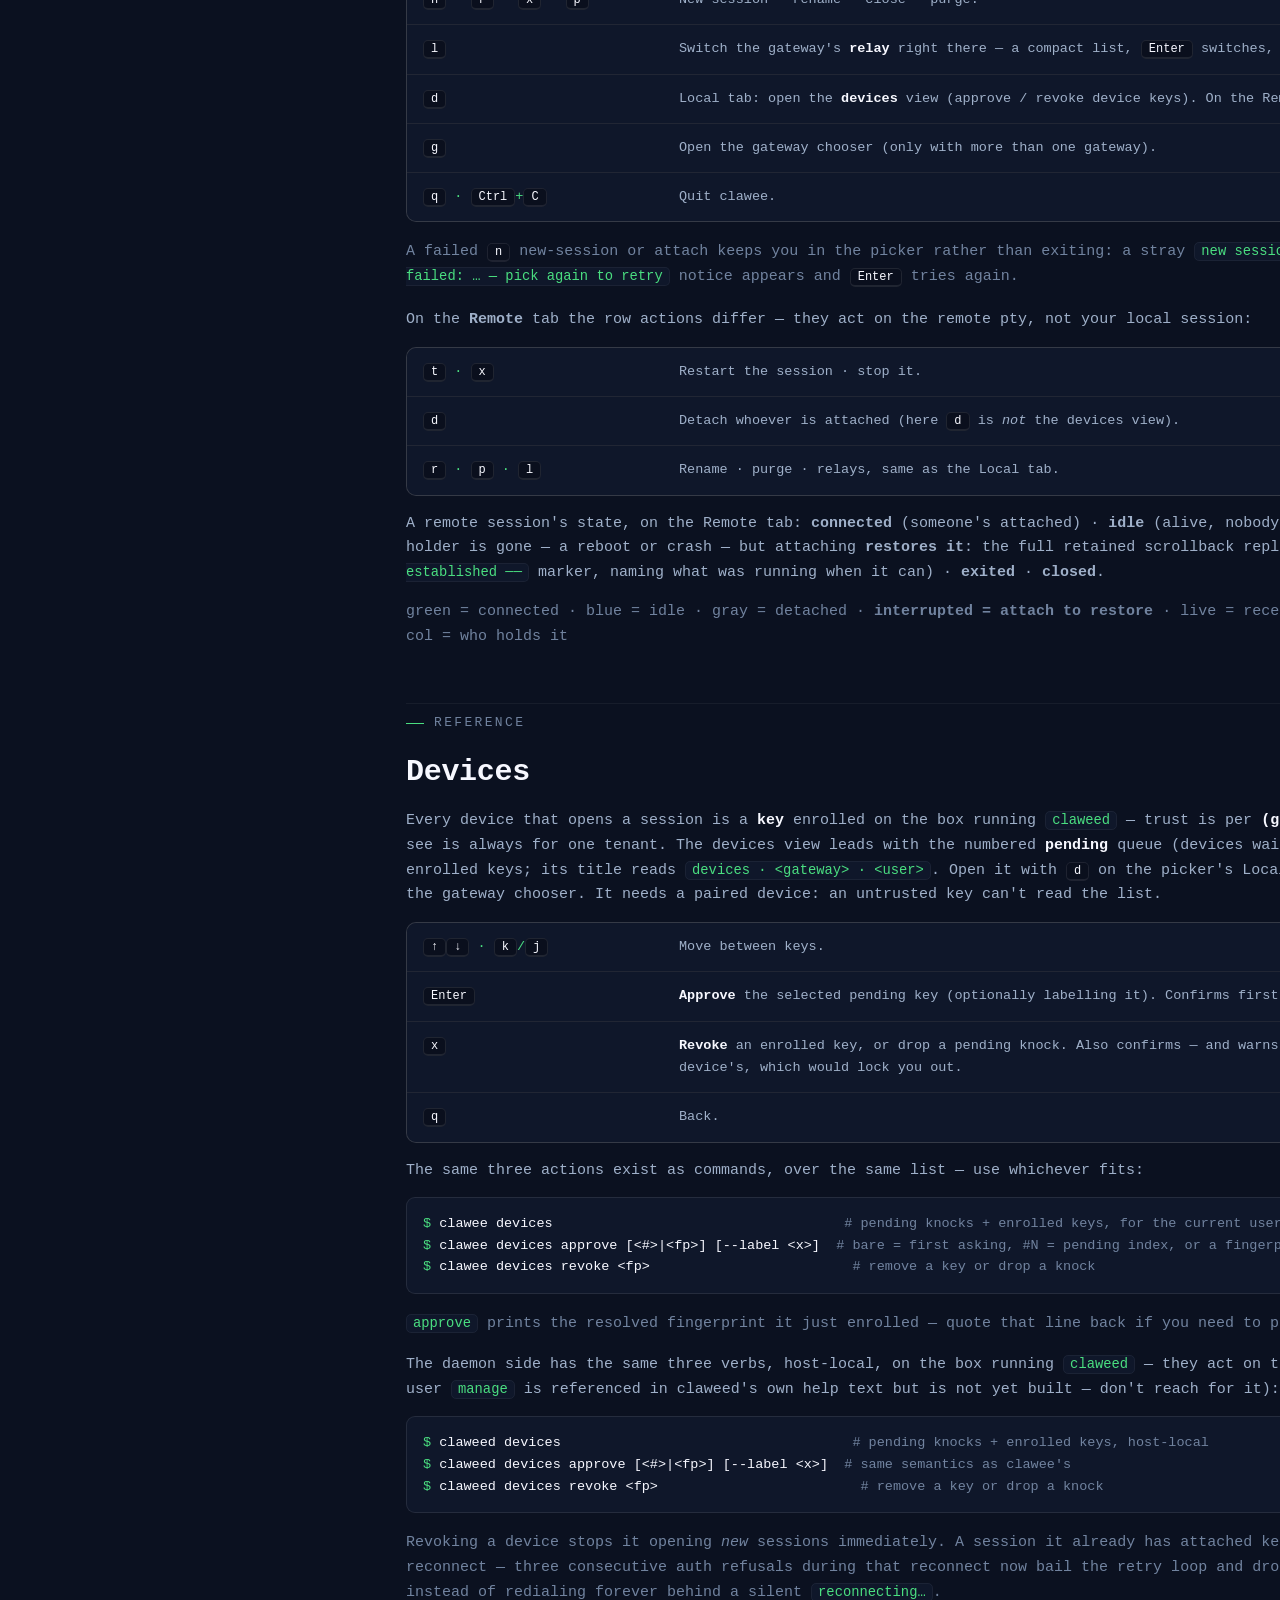
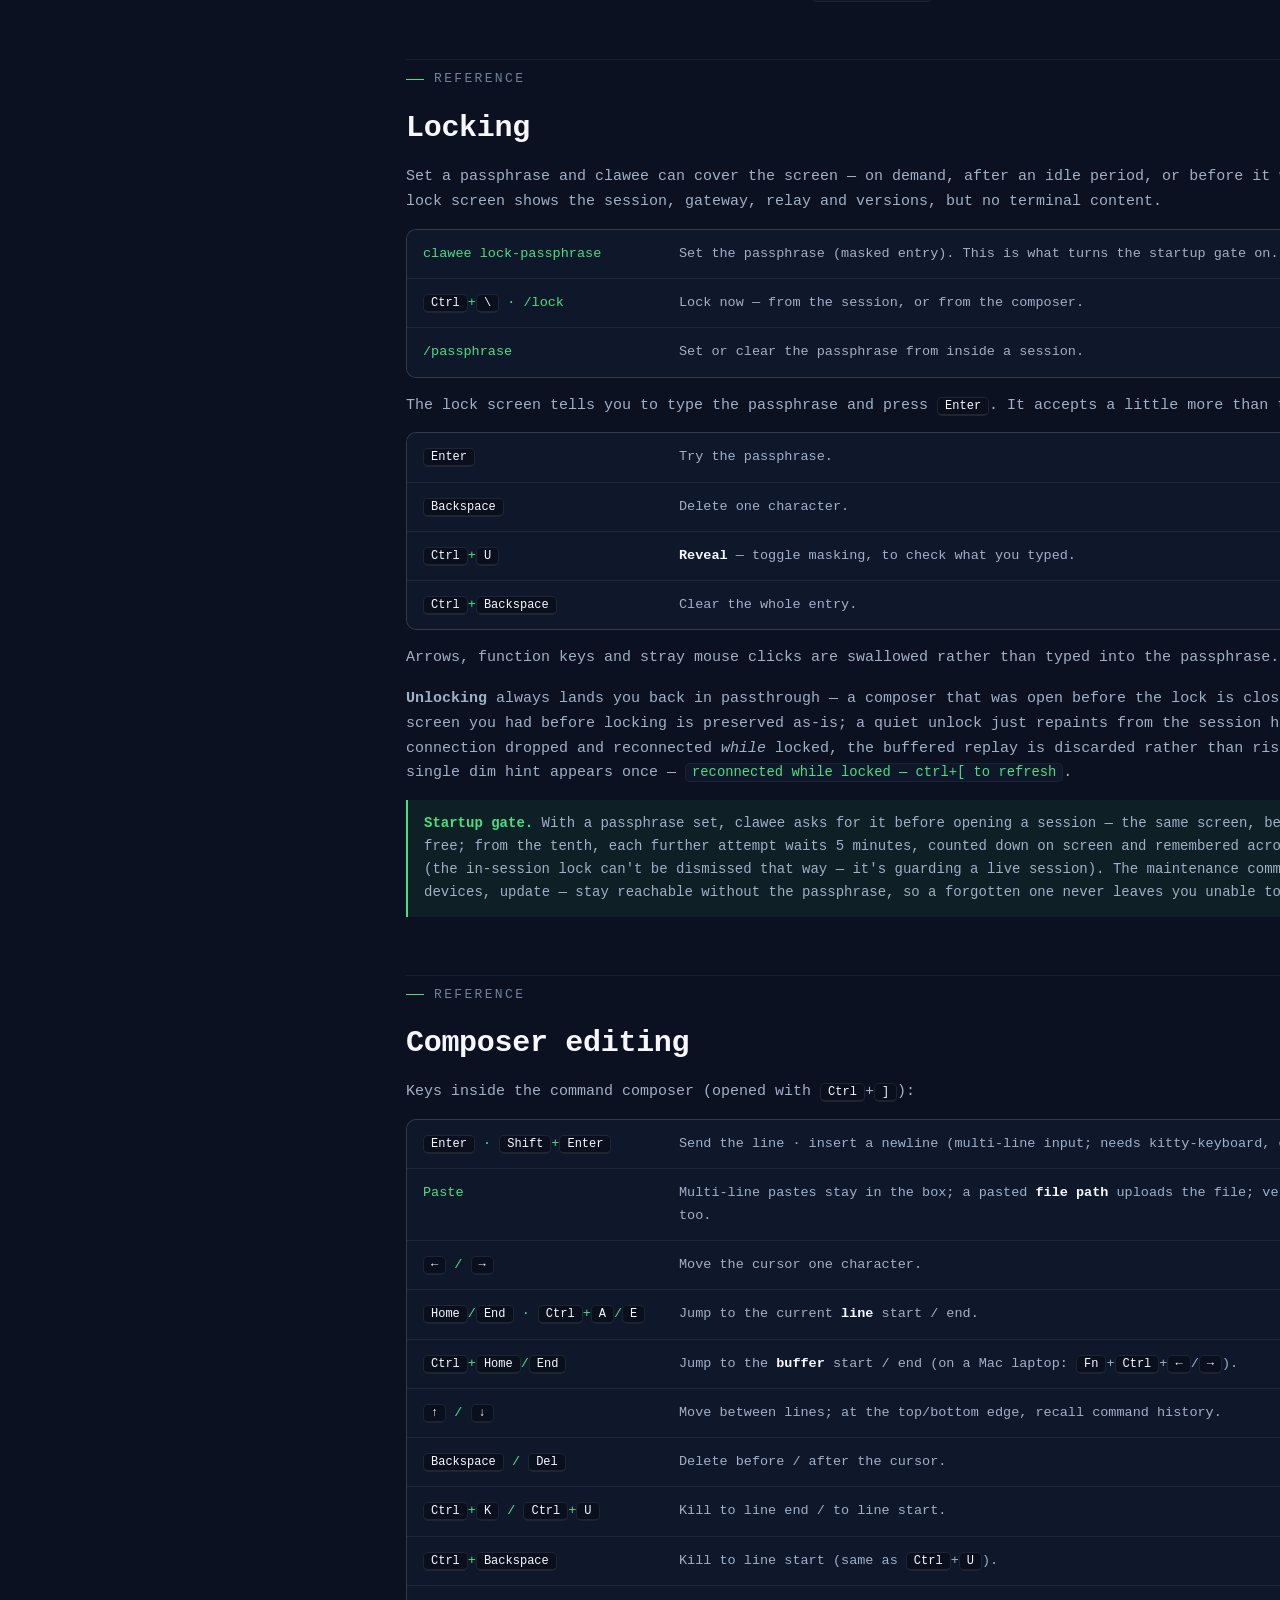
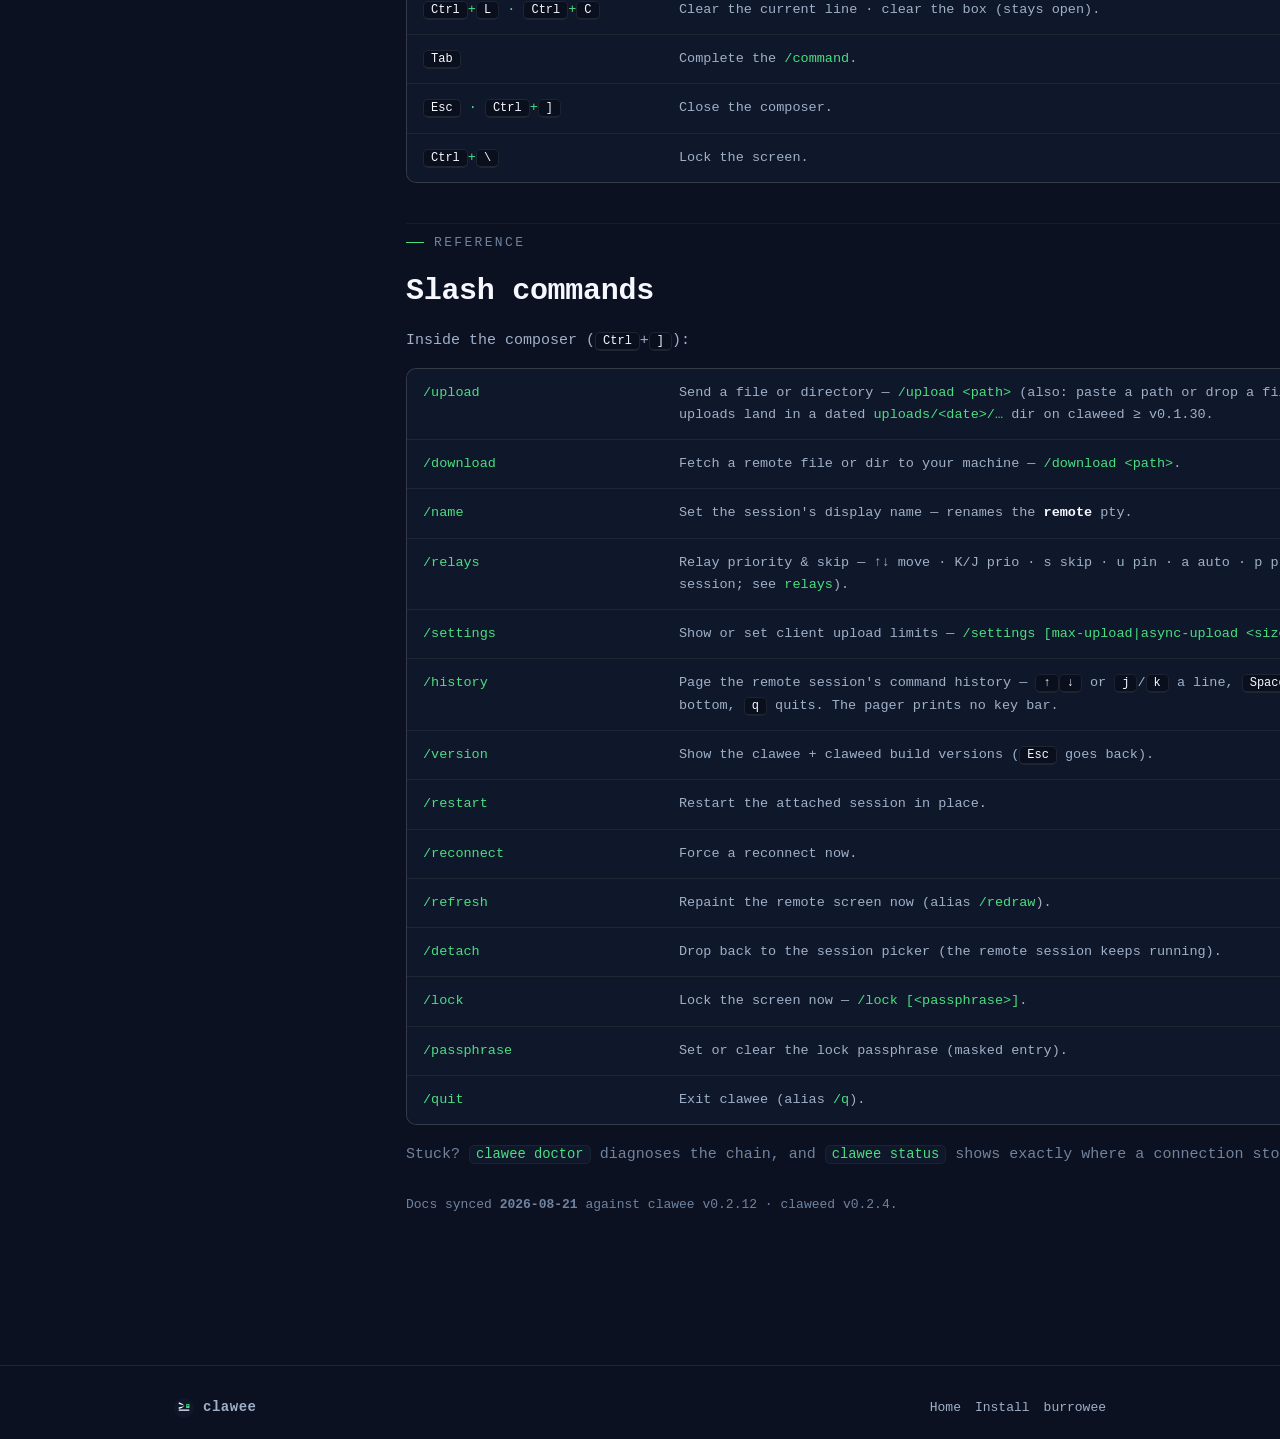
==== commit 52715eeb: "docs-sync: 2026-08-21 released v0.2.12/v0.2.4 pass; surfaces follow the generated-reference markers" ====
--- a/docs/index.html
+++ b/docs/index.html
@@ -589,7 +589,7 @@
         <p style="margin-top:26px; color:var(--dim); font-size:13px">
           <!-- Static on purpose: NOT class="ver" — script.js rewrites those to the live
                channel version, which would make this stamp claim a sync it never had. -->
-          Docs synced <b>2026-07-29</b> against clawee v0.1.102 · claweed v0.1.42.
+          Docs synced <b>2026-08-21</b> against clawee v0.2.12 · claweed v0.2.4.
         </p>
       </section>
     </div>
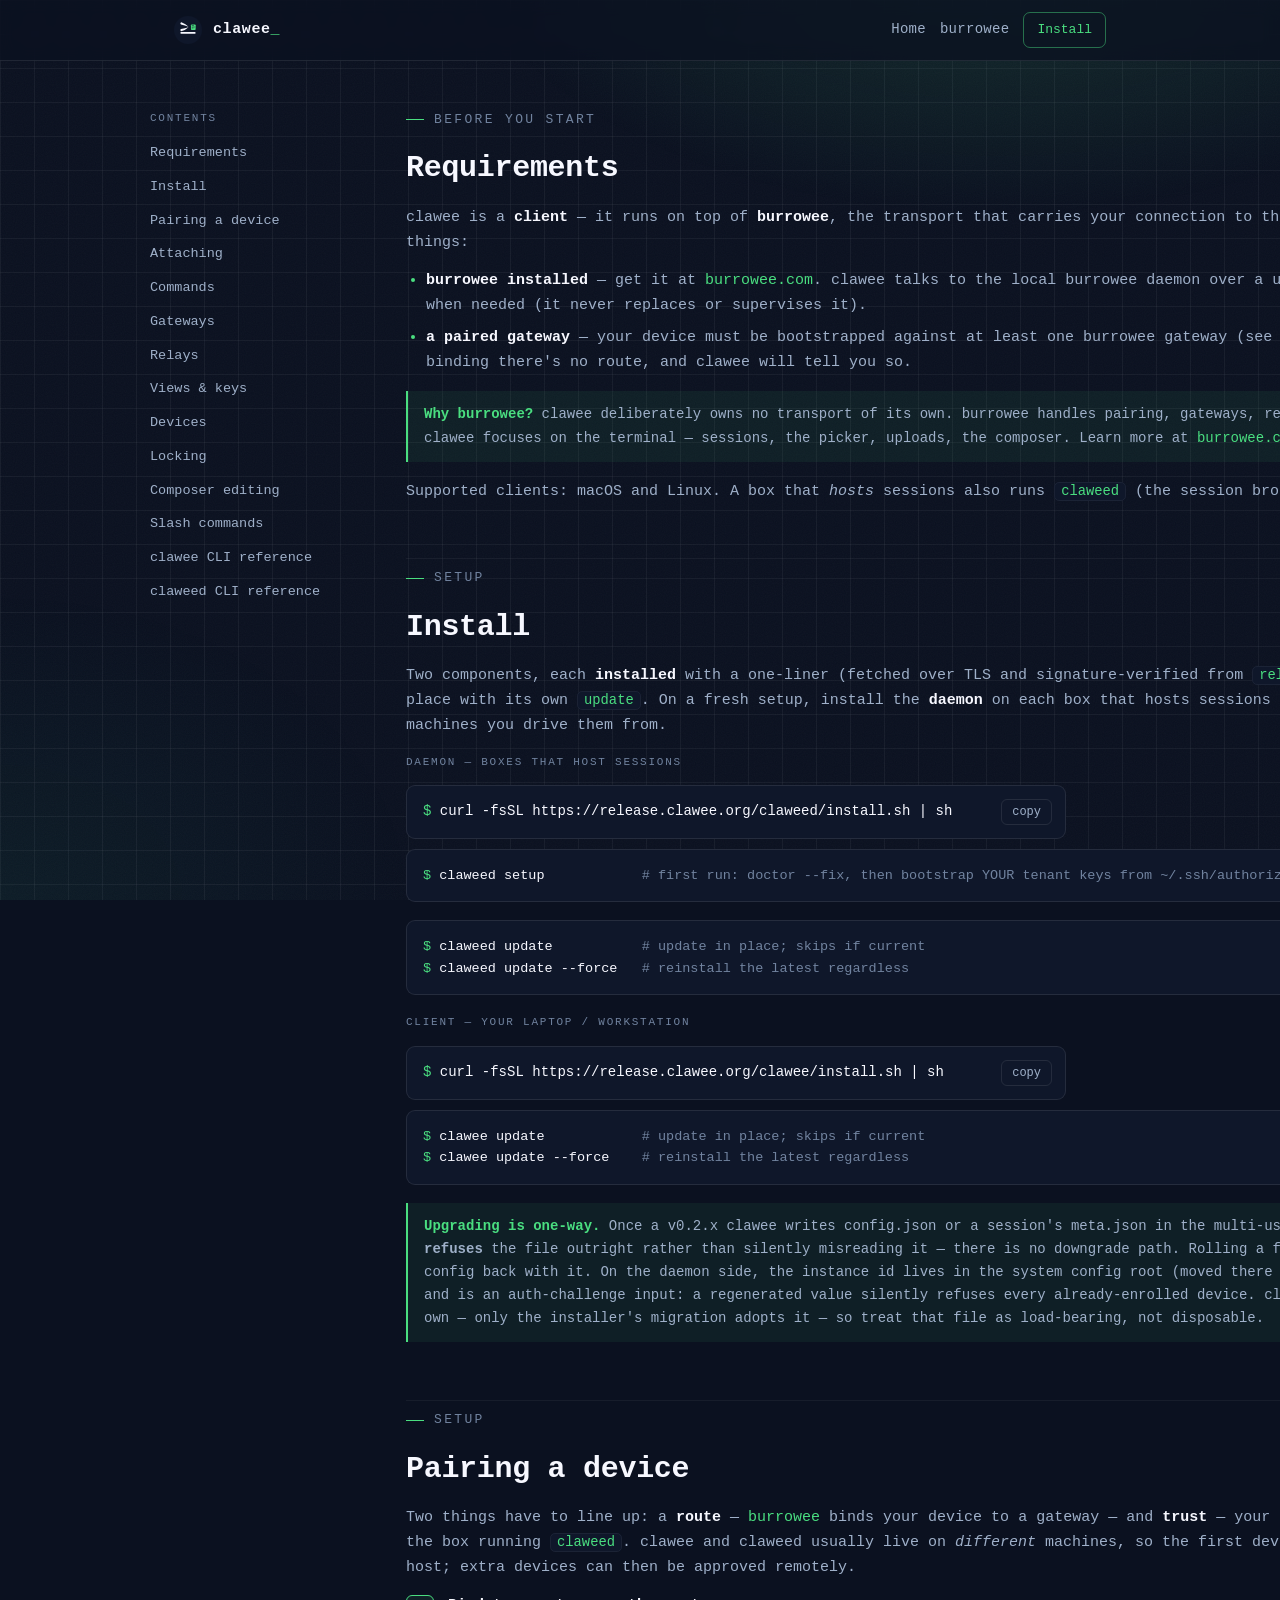
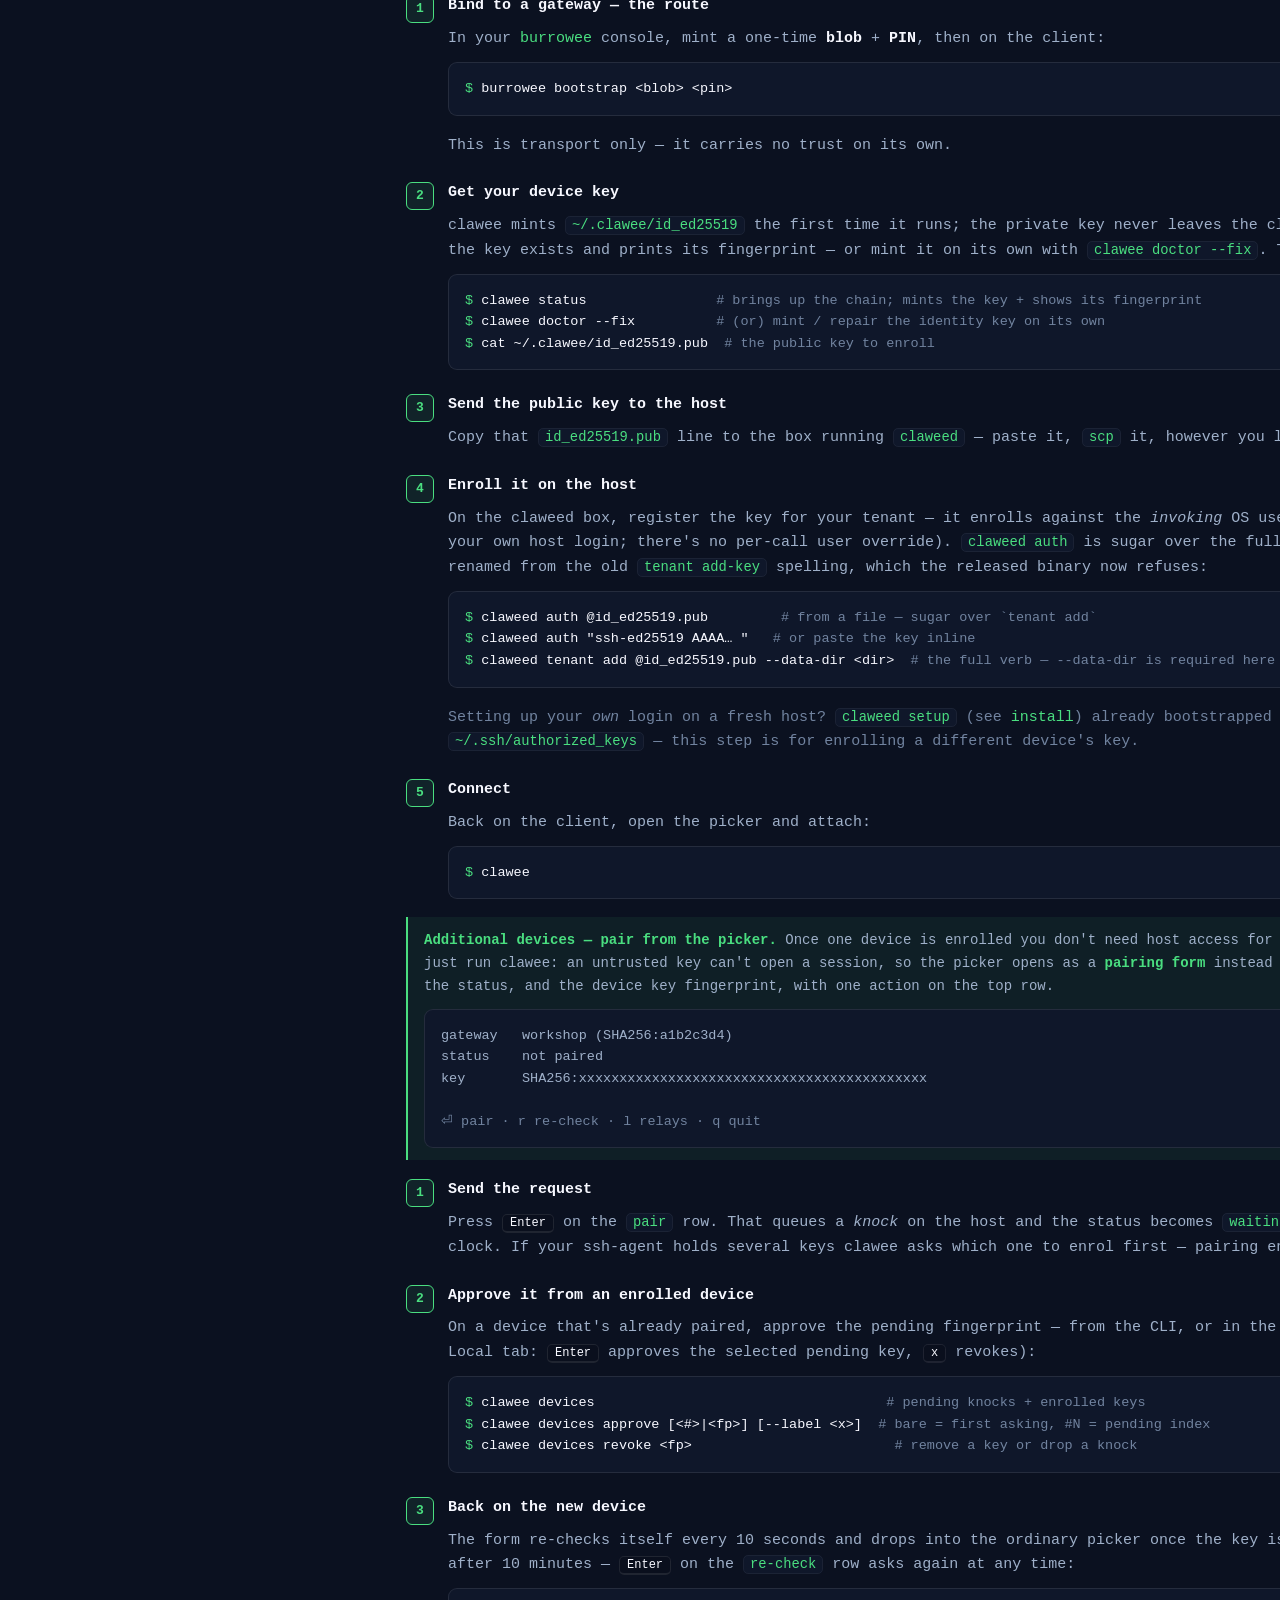
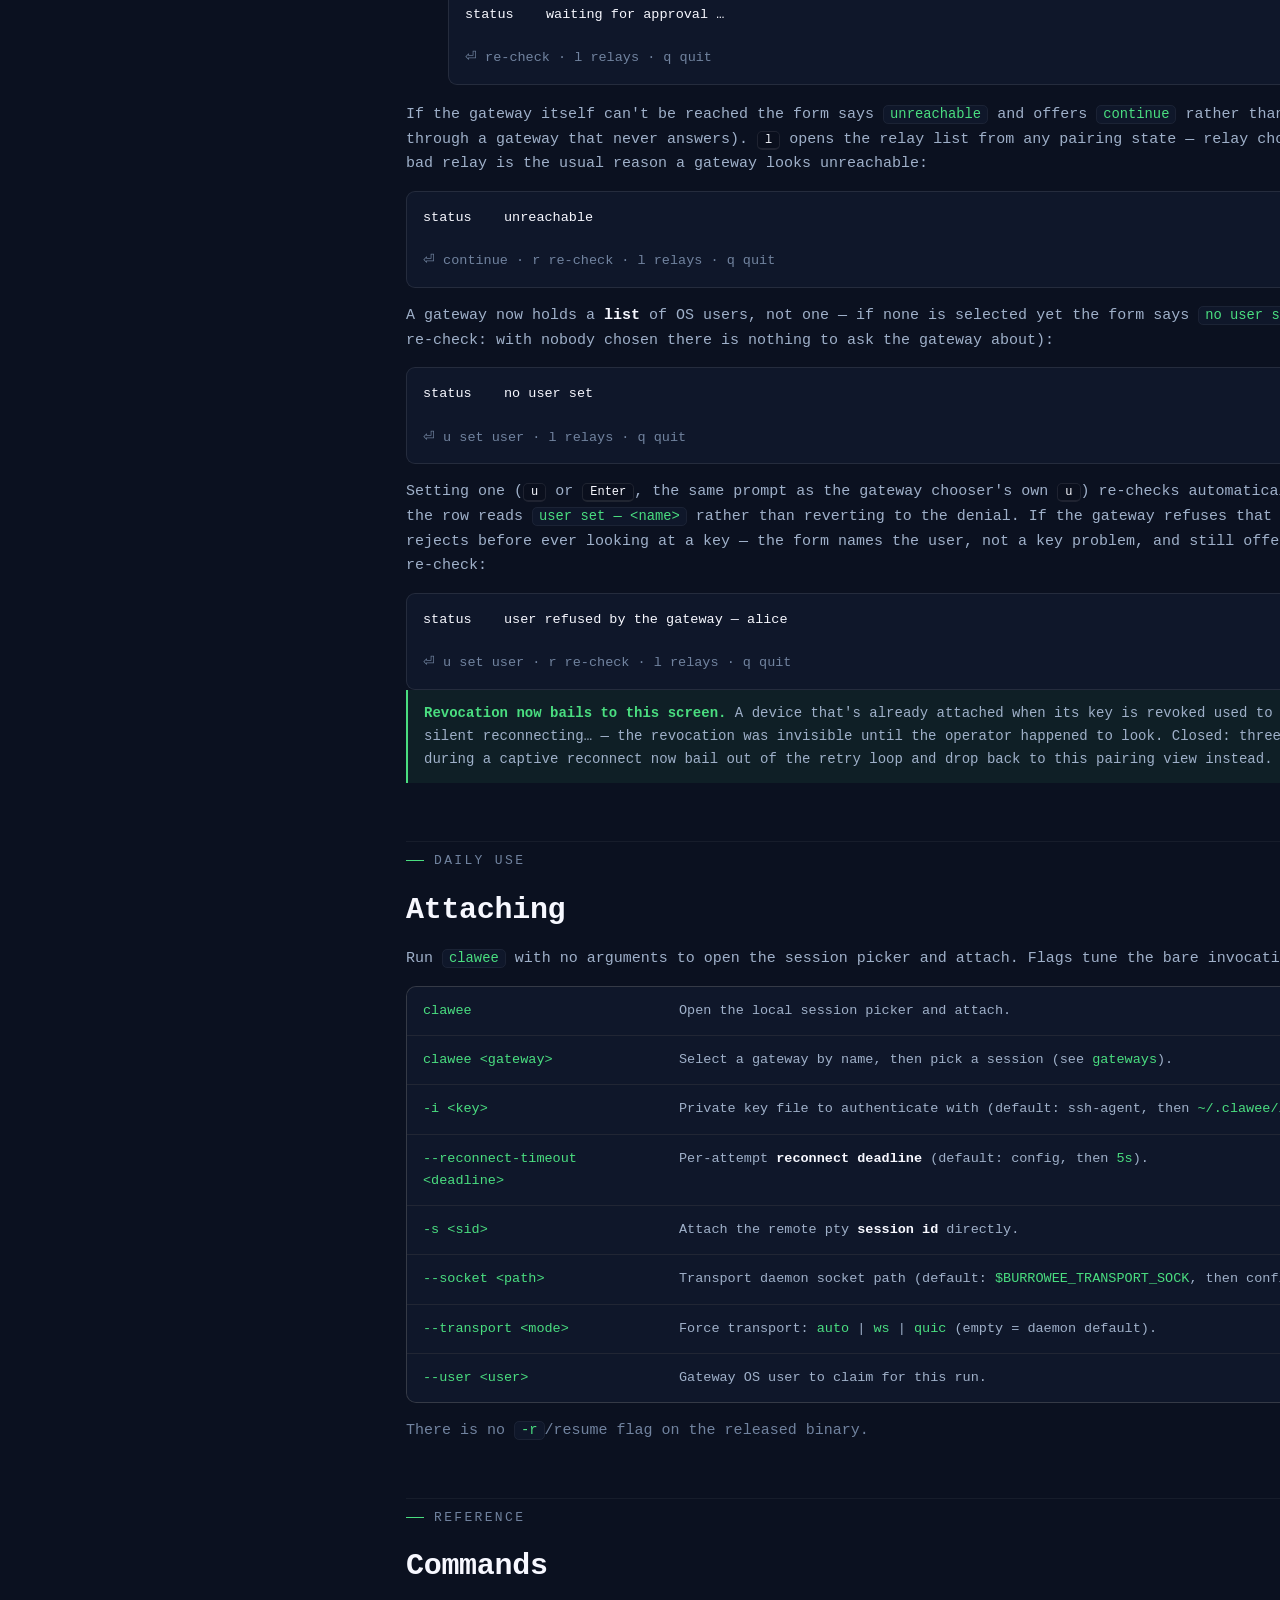
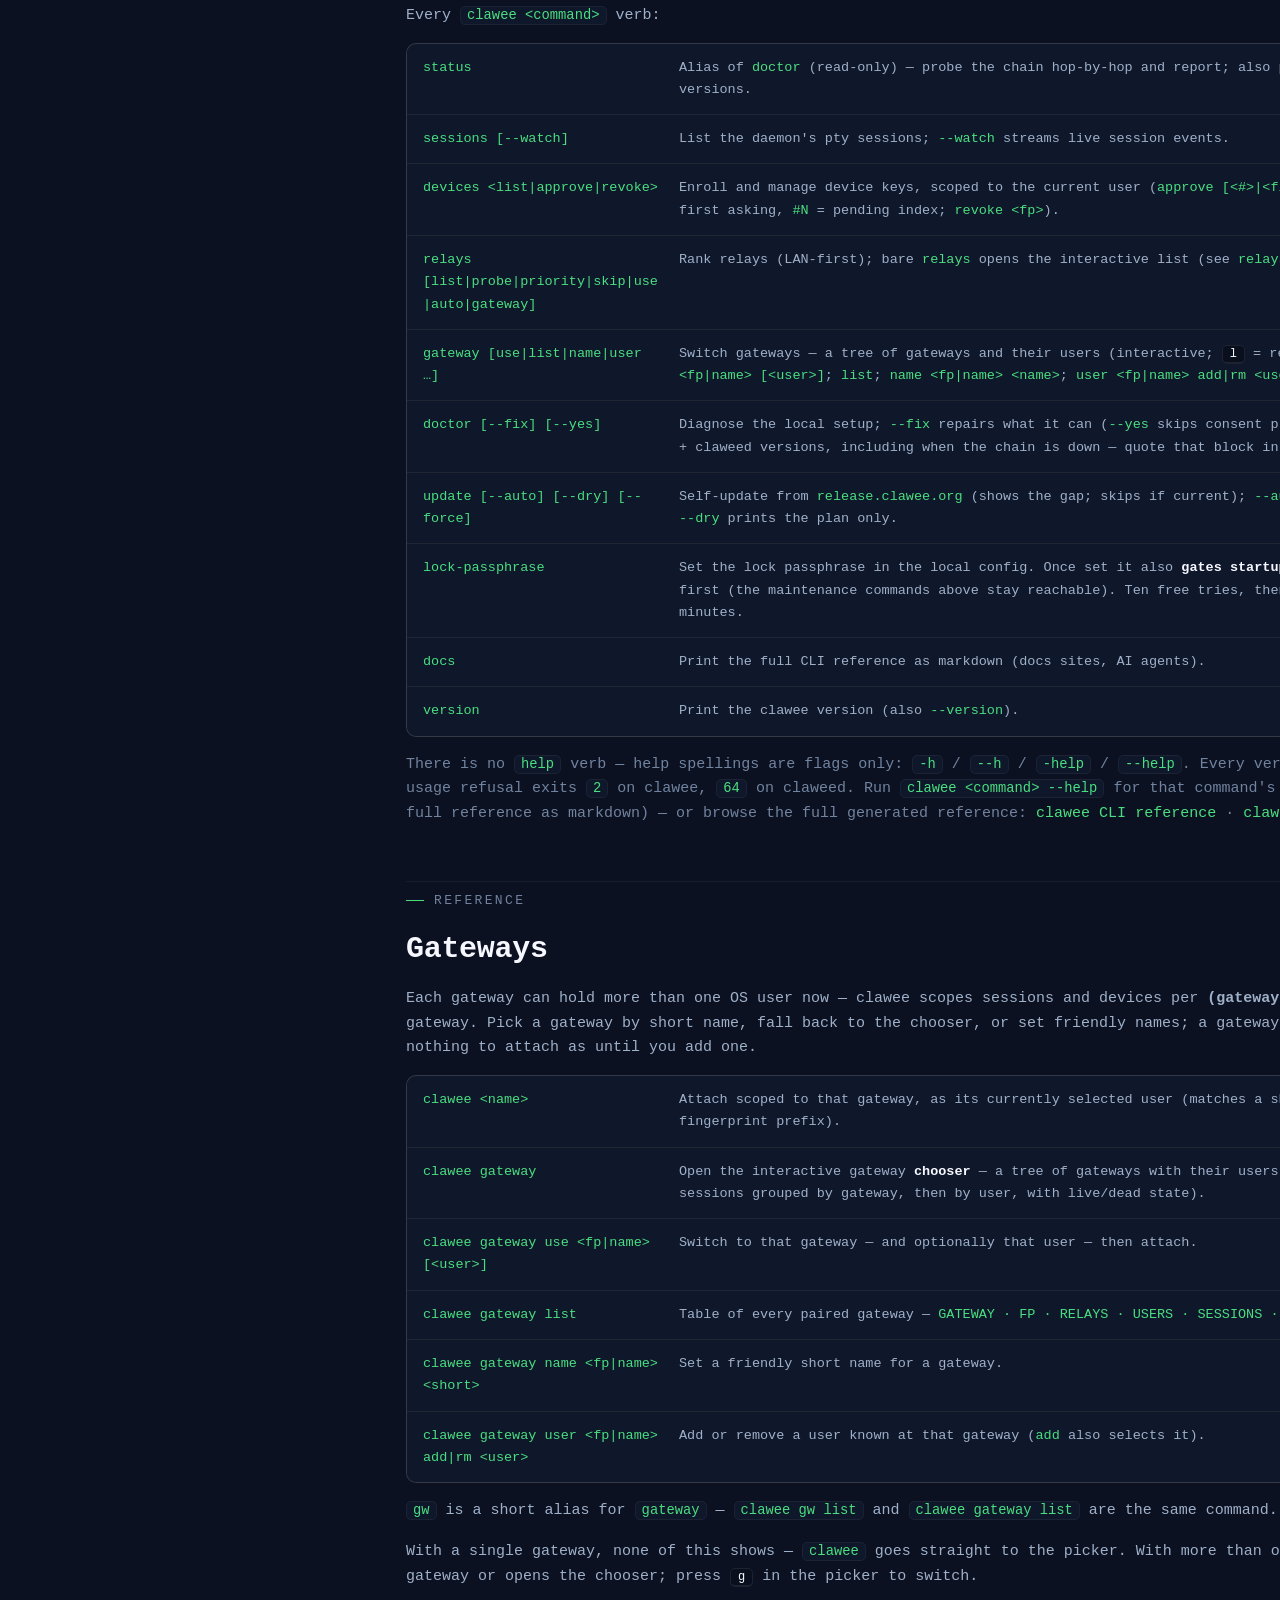
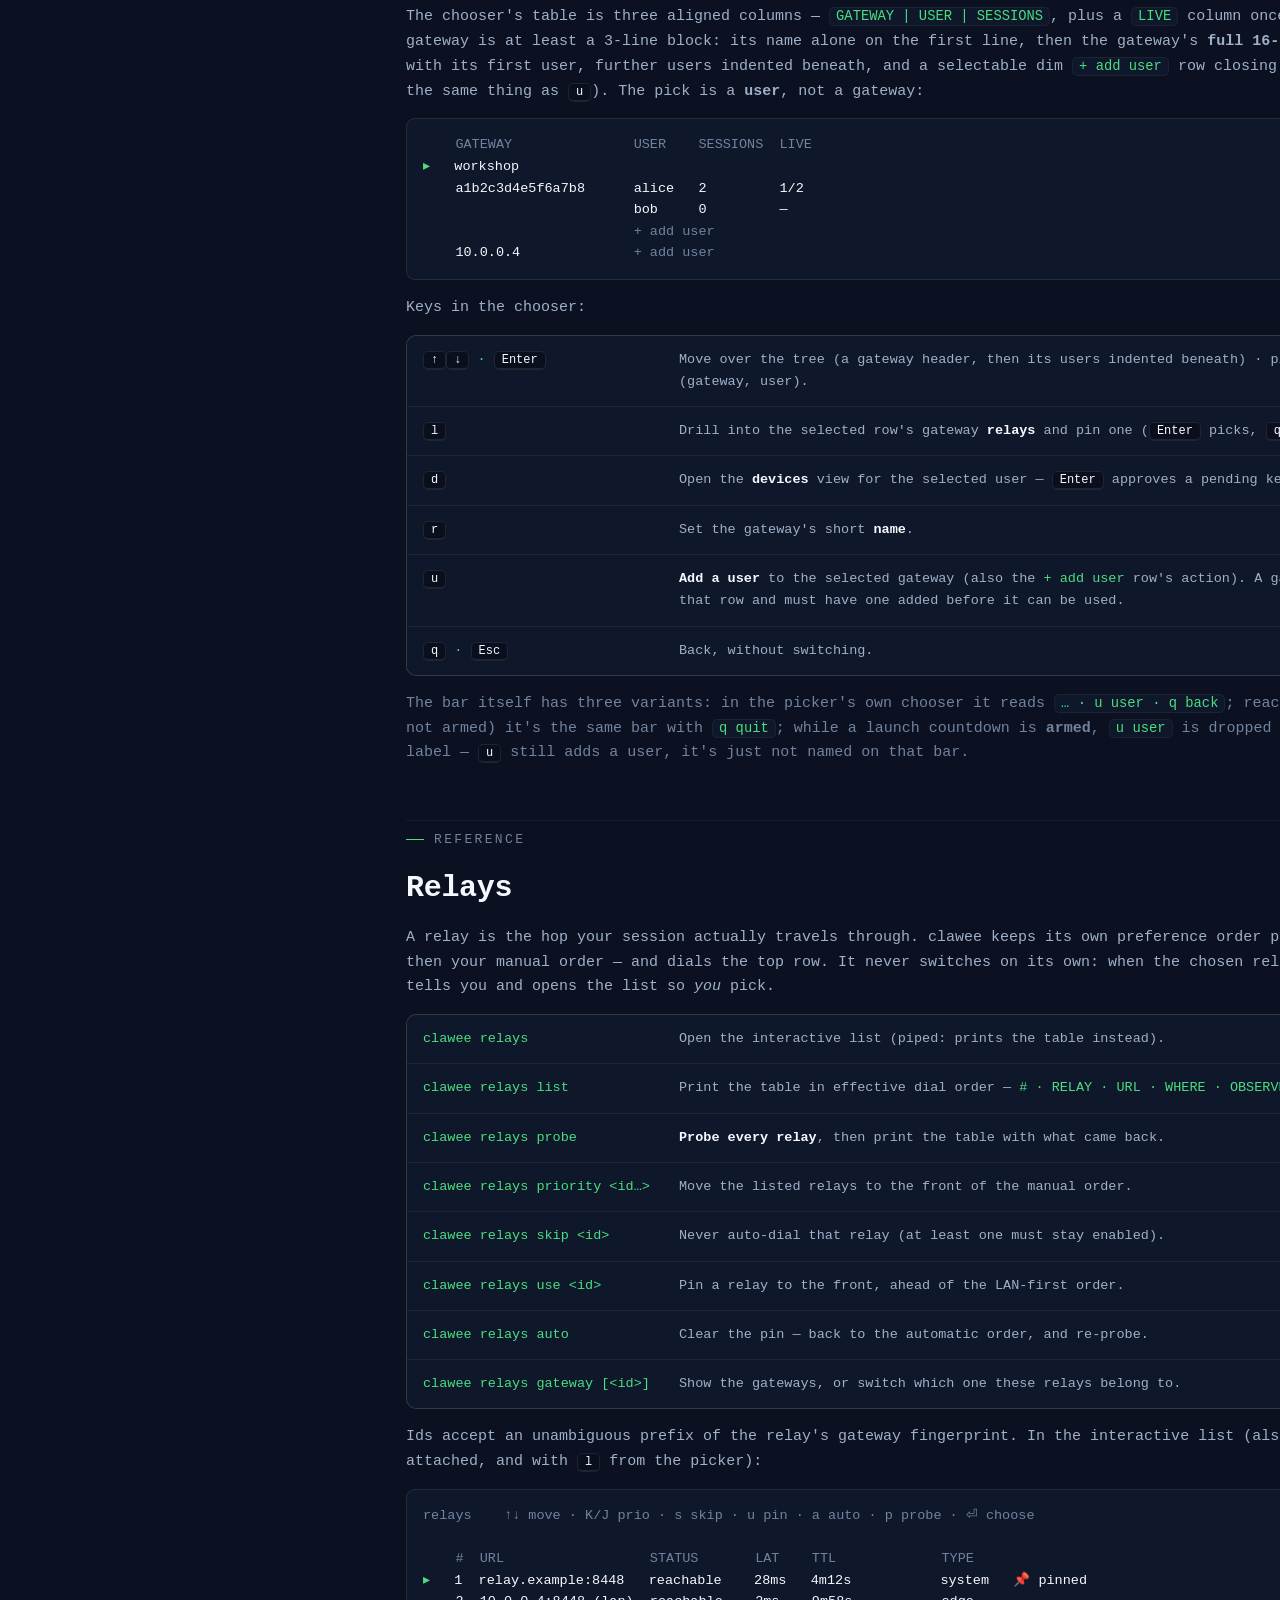
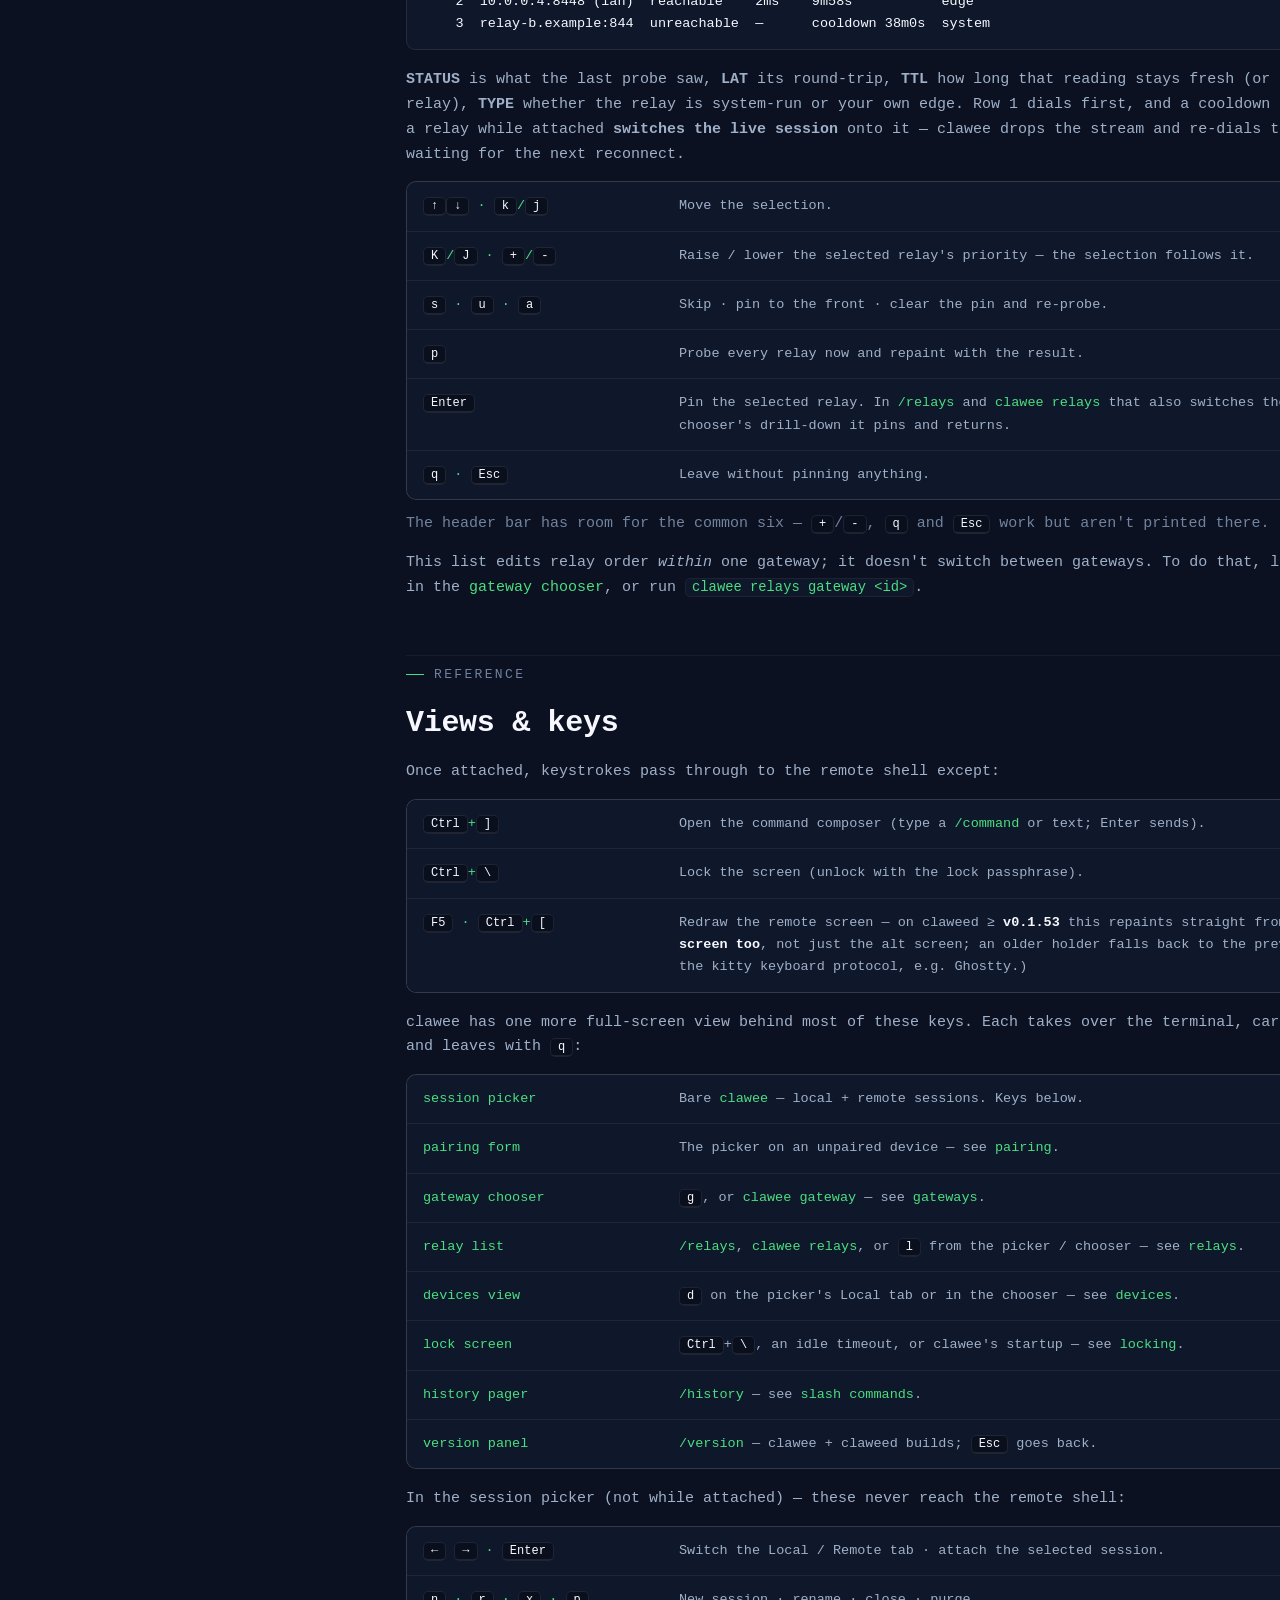
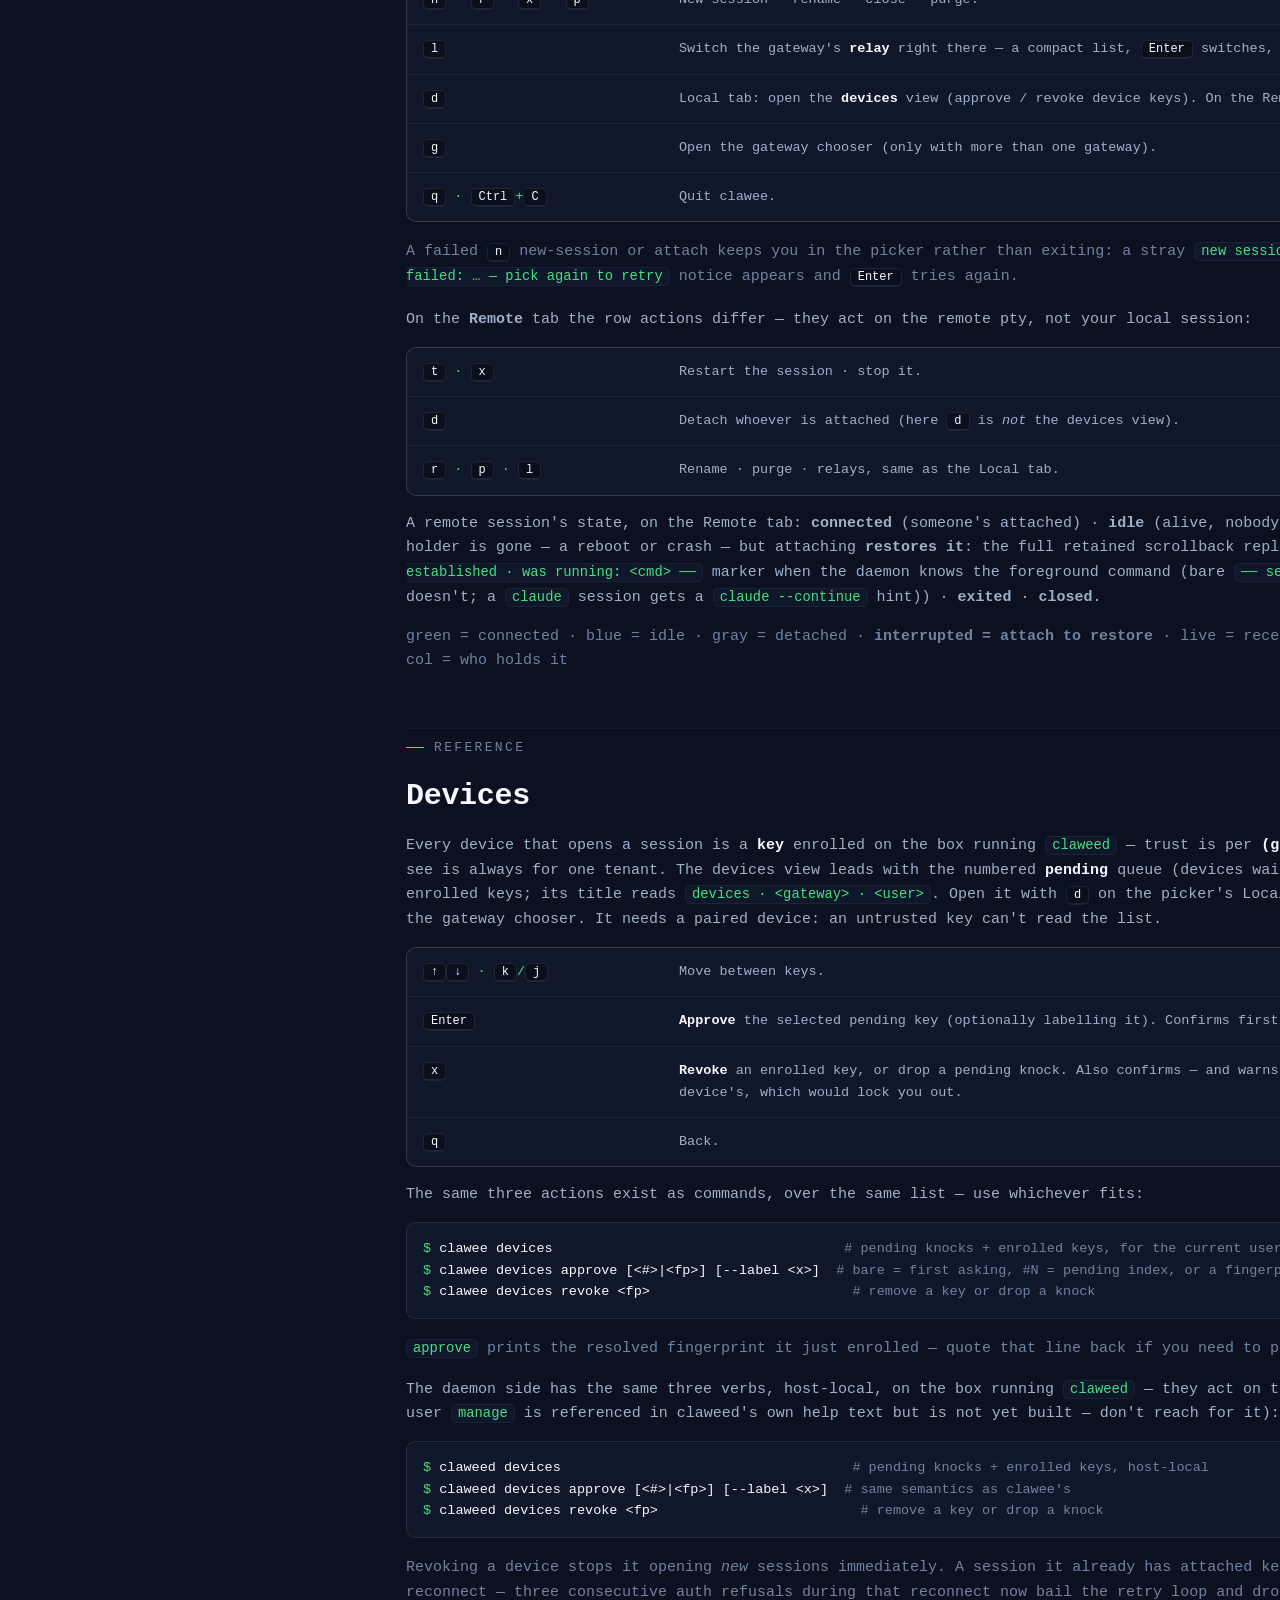
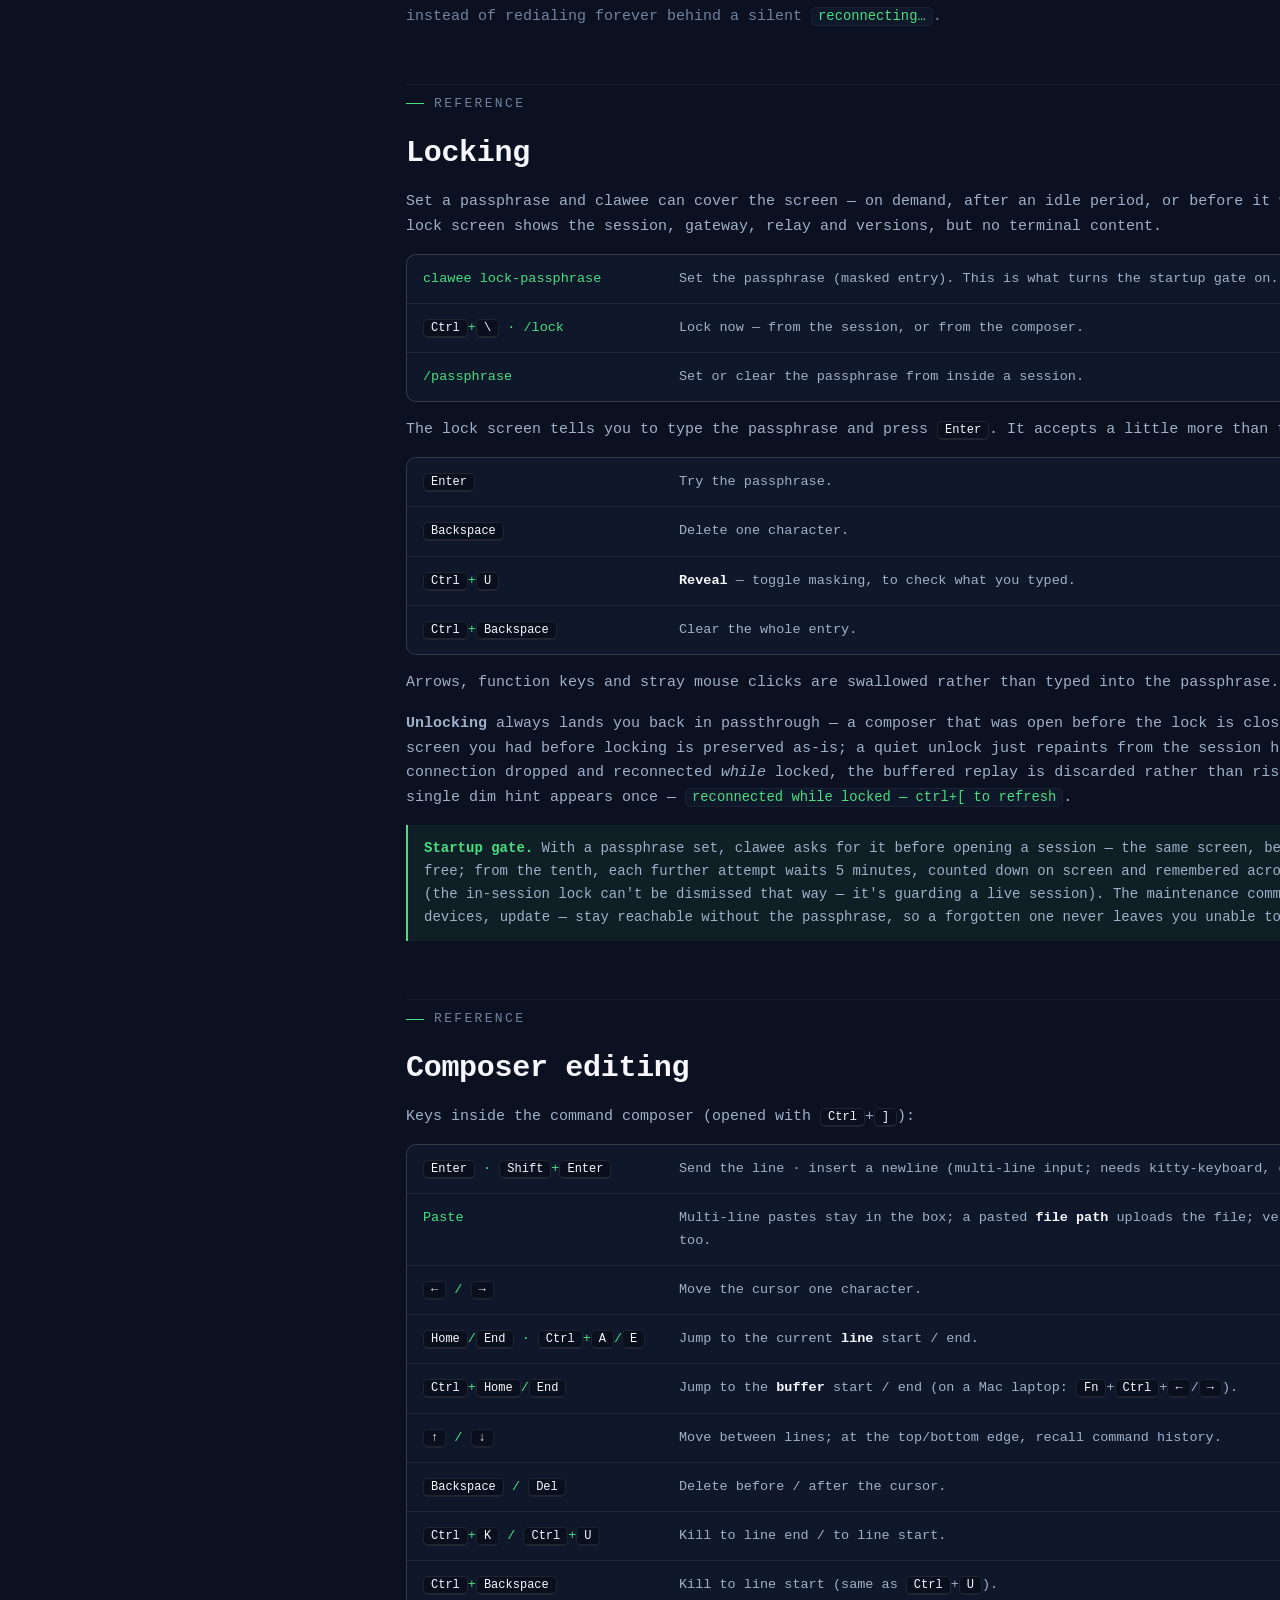
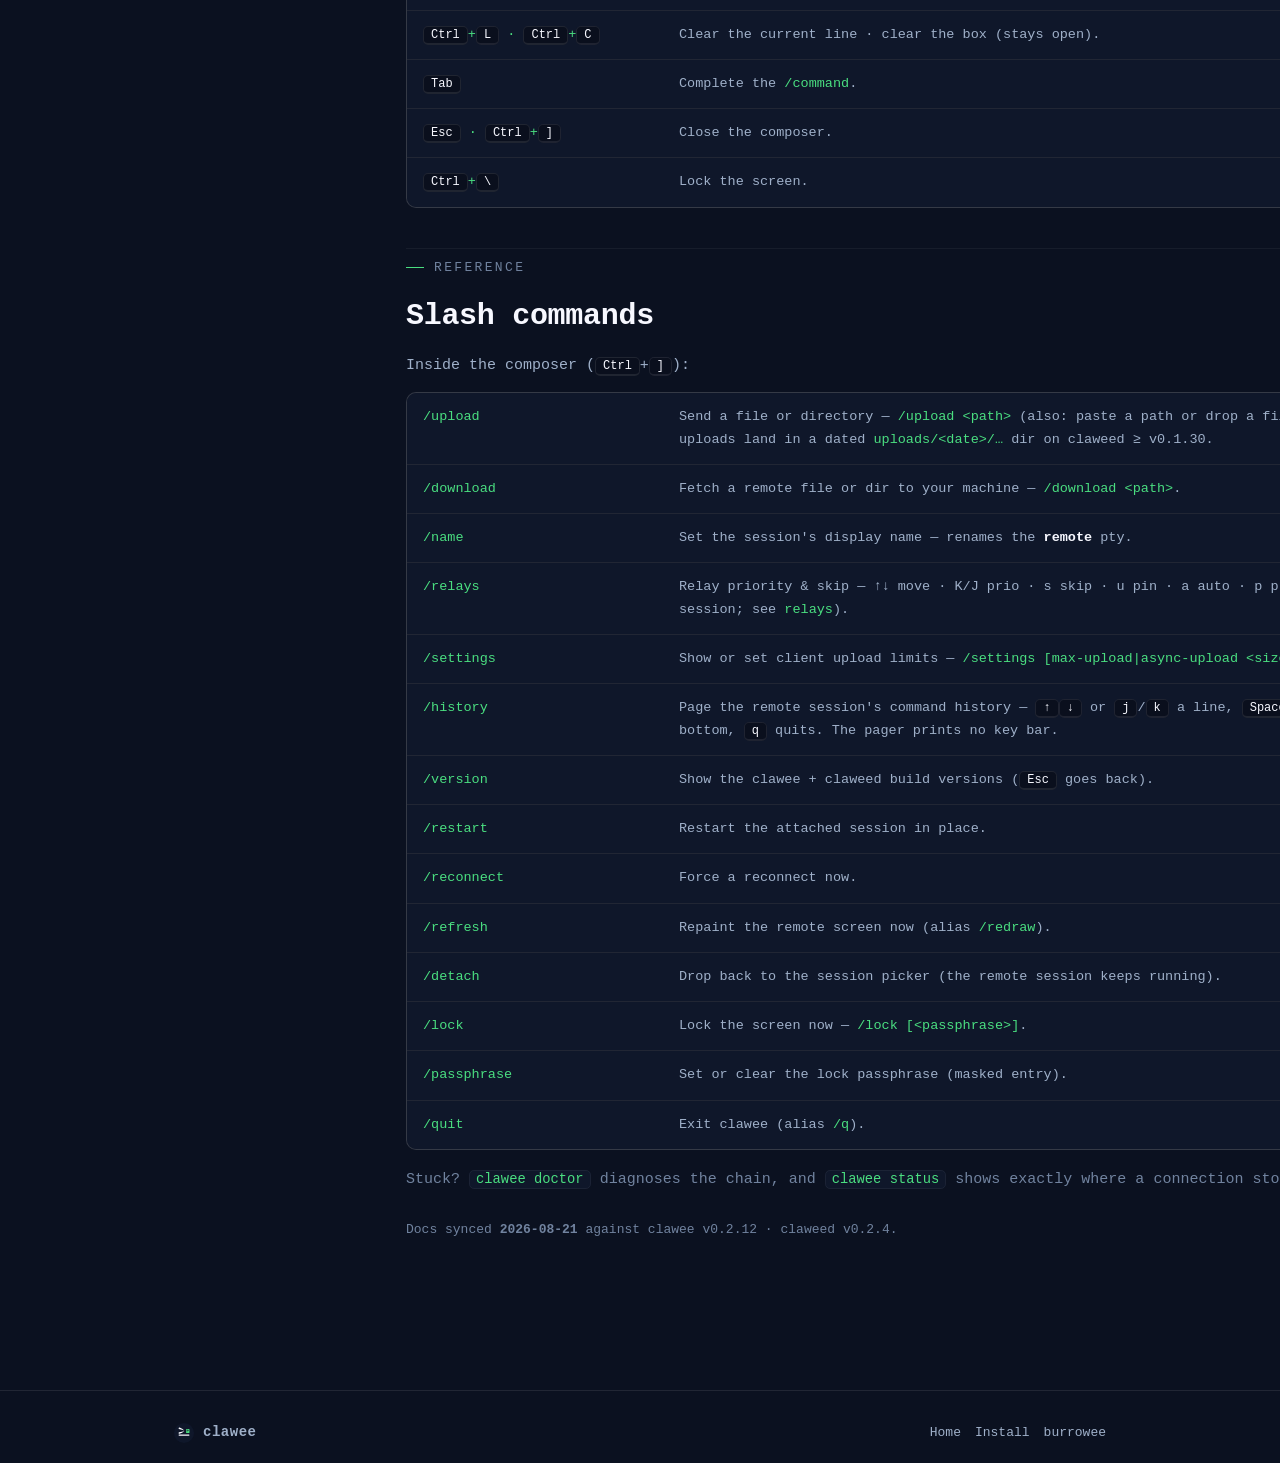
==== commit ef0c53a1: "docs: final-review polish — full re-establish marker, daemon-first install mirror, drop editorial vo" ====
--- a/docs/index.html
+++ b/docs/index.html
@@ -250,7 +250,7 @@
           <div class="row"><code>--user &lt;user&gt;</code><span class="d">Gateway OS user to claim for this run.</span></div>
         </div>
         <p style="margin-top:16px; color:var(--dim)">
-          There is no <code>-r</code>/resume flag on the released binary — dropped from this page.
+          There is no <code>-r</code>/resume flag on the released binary.
         </p>
       </section>
 
@@ -441,7 +441,9 @@
           A remote session's state, on the Remote tab: <b>connected</b> (someone's attached) ·
           <b>idle</b> (alive, nobody attached) · <b>interrupted</b> (the holder is gone — a reboot or
           crash — but attaching <b>restores it</b>: the full retained scrollback replays, with a
-          <code>── session re-established ──</code> marker, naming what was running when it can) ·
+          <code>── session re-established · was running: &lt;cmd&gt; ──</code> marker when the daemon
+          knows the foreground command (bare <code>── session re-established ──</code> when it
+          doesn't; a <code>claude</code> session gets a <code>claude --continue</code> hint)) ·
           <b>exited</b> · <b>closed</b>.
         </p>
         <p style="margin-top:8px; color:var(--dim)">
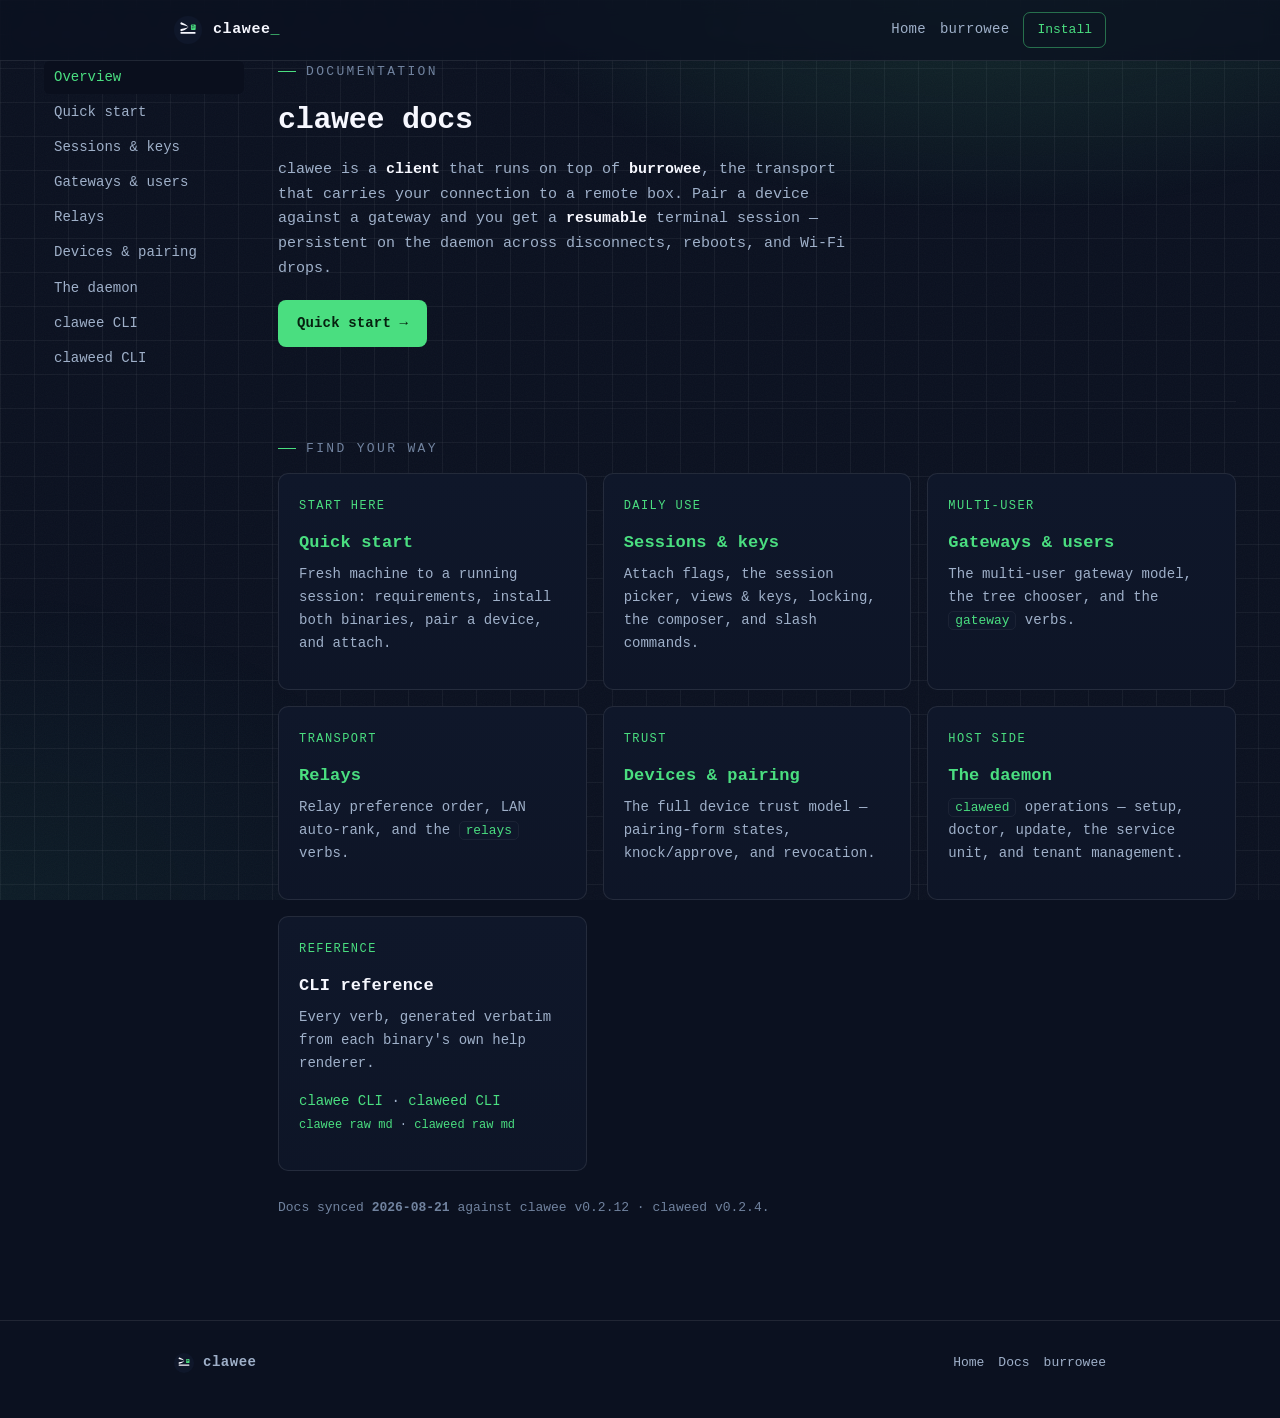
==== commit 00c389c2: "docs: /docs becomes the hub — cards, retired-anchor continuity; llms.txt page list" ====
--- a/docs/index.html
+++ b/docs/index.html
@@ -9,7 +9,7 @@
   <link rel="icon" type="image/png" sizes="32x32" href="/assets/favicon-32.png">
   <link rel="icon" href="/favicon.ico" sizes="any">
   <link rel="apple-touch-icon" href="/assets/apple-touch-icon.png">
-  <link rel="stylesheet" href="/style.css?v=5">
+  <link rel="stylesheet" href="/style.css?v=7">
   <meta property="og:title" content="clawee — docs">
   <meta property="og:description" content="Install clawee, pair a device, and the full command reference. clawee runs on the burrowee transport.">
   <meta property="og:type" content="website">
@@ -36,558 +36,80 @@
     </div>
   </header>
 
-  <main class="wrap help-layout">
-    <!-- TOC -->
-    <nav class="toc">
-      <p class="t">Contents</p>
-      <ul>
-        <li><a href="#requirements">Requirements</a></li>
-        <li><a href="#install">Install</a></li>
-        <li><a href="#pairing">Pairing a device</a></li>
-        <li><a href="#attach">Attaching</a></li>
-        <li><a href="#commands">Commands</a></li>
-        <li><a href="#gateways">Gateways</a></li>
-        <li><a href="#relays">Relays</a></li>
-        <li><a href="#keys">Views &amp; keys</a></li>
-        <li><a href="#devices">Devices</a></li>
-        <li><a href="#lock">Locking</a></li>
-        <li><a href="#composer">Composer editing</a></li>
-        <li><a href="#slash">Slash commands</a></li>
-        <li><a href="/docs/clawee">clawee CLI reference</a></li>
-        <li><a href="/docs/claweed">claweed CLI reference</a></li>
-      </ul>
+  <main class="wrap docs-wide docs-layout">
+    <nav class="docs-side" aria-label="Docs">
+      <a href="/docs" class="active">Overview</a>
+      <a href="/docs/quickstart">Quick start</a>
+      <a href="/docs/sessions">Sessions &amp; keys</a>
+      <a href="/docs/gateways">Gateways &amp; users</a>
+      <a href="/docs/relays">Relays</a>
+      <a href="/docs/devices">Devices &amp; pairing</a>
+      <a href="/docs/daemon">The daemon</a>
+      <a href="/docs/clawee">clawee CLI</a>
+      <a href="/docs/claweed">claweed CLI</a>
     </nav>
 
     <div class="doc">
-      <!-- REQUIREMENTS -->
-      <section id="requirements">
-        <p class="section-h">Before you start</p>
-        <h1>Requirements</h1>
-        <p>
-          clawee is a <strong>client</strong> — it runs on top of
-          <a href="https://burrowee.com" target="_blank" rel="noopener"><strong>burrowee</strong></a>, the transport that carries
-          your connection to the remote box. You need two things:
+      <section>
+        <p class="section-h">Documentation</p>
+        <h1>clawee docs</h1>
+        <p style="max-width:64ch">
+          clawee is a <strong>client</strong> that runs on top of
+          <a href="https://burrowee.com" target="_blank" rel="noopener"><strong>burrowee</strong></a>, the transport
+          that carries your connection to a remote box. Pair a device against a gateway and you get a
+          <strong>resumable</strong> terminal session — persistent on the daemon across disconnects, reboots, and
+          Wi-Fi drops.
         </p>
-        <ul class="tight">
-          <li><strong>burrowee installed</strong> — get it at <a href="https://burrowee.com" target="_blank" rel="noopener">burrowee.com</a>. clawee talks to the local burrowee daemon over a unix socket and will auto-start it when needed (it never replaces or supervises it).</li>
-          <li><strong>a paired gateway</strong> — your device must be bootstrapped against at least one burrowee gateway (see <a href="#pairing">pairing</a>). Without a gateway binding there's no route, and clawee will tell you so.</li>
-        </ul>
-        <div class="callout">
-          <strong>Why burrowee?</strong> clawee deliberately owns no transport of its own. burrowee
-          handles pairing, gateways, relays, and the encrypted tunnel; clawee focuses on the
-          terminal — sessions, the picker, uploads, the composer. Learn more at
-          <a href="https://burrowee.com" target="_blank" rel="noopener">burrowee.com</a>.
-        </div>
-        <p>Supported clients: macOS and Linux. A box that <em>hosts</em> sessions also runs <code>claweed</code> (the session broker).</p>
-      </section>
-
-      <!-- INSTALL -->
-      <section id="install">
-        <p class="section-h">Setup</p>
-        <h2>Install</h2>
-        <p>Two components, each <strong>installed</strong> with a one-liner (fetched over TLS and signature-verified from <code>release.clawee.org</code>) and <strong>updated</strong> in place with its own <code>update</code>. On a fresh setup, install the <strong>daemon</strong> on each box that hosts sessions first, then the <strong>client</strong> on the machines you drive them from.</p>
-
-        <p class="grp">Daemon — boxes that host sessions</p>
-        <div class="cmd" style="margin-bottom:10px; max-width:660px">
-          <code><span class="p">$ </span>curl -fsSL https://release.clawee.org/claweed/install.sh | sh</code>
-          <button class="copy" data-copy="curl -fsSL https://release.clawee.org/claweed/install.sh | sh">copy</button>
-        </div>
-        <pre><span class="p">$</span> claweed setup            <span class="mut"># first run: doctor --fix, then bootstrap YOUR tenant keys from ~/.ssh/authorized_keys (consent-gated, idempotent)</span></pre>
-        <pre><span class="p">$</span> claweed update           <span class="mut"># update in place; skips if current</span>
-<span class="p">$</span> claweed update --force   <span class="mut"># reinstall the latest regardless</span></pre>
-
-        <p class="grp">Client — your laptop / workstation</p>
-        <div class="cmd" style="margin-bottom:10px; max-width:660px">
-          <code><span class="p">$ </span>curl -fsSL https://release.clawee.org/clawee/install.sh | sh</code>
-          <button class="copy" data-copy="curl -fsSL https://release.clawee.org/clawee/install.sh | sh">copy</button>
-        </div>
-        <pre><span class="p">$</span> clawee update            <span class="mut"># update in place; skips if current</span>
-<span class="p">$</span> clawee update --force    <span class="mut"># reinstall the latest regardless</span></pre>
-        <div class="callout">
-          <strong>Upgrading is one-way.</strong> Once a v0.2.x <code>clawee</code> writes <code>config.json</code>
-          or a session's <code>meta.json</code> in the multi-user schema, an <em>older</em> clawee binary
-          <b>refuses</b> the file outright rather than silently misreading it — there is no downgrade path.
-          Rolling a fleet back means rolling its config back with it. On the daemon side, the instance id
-          lives in the system config root (moved there by the v0.2.0 migration ladder) and is an
-          auth-challenge input: a regenerated value silently refuses every already-enrolled device.
-          <code>claweed</code> never generates one on its own — only the installer's migration adopts it —
-          so treat that file as load-bearing, not disposable.
-        </div>
-      </section>
-
-      <!-- PAIRING -->
-      <section id="pairing">
-        <p class="section-h">Setup</p>
-        <h2>Pairing a device</h2>
-        <p>
-          Two things have to line up: a <strong>route</strong> — <a href="https://burrowee.com" target="_blank" rel="noopener">burrowee</a> binds your
-          device to a gateway — and <strong>trust</strong> — your clawee <strong>device key</strong> is
-          enrolled on the box running <code>claweed</code>. clawee and claweed usually live on
-          <em>different</em> machines, so the first device is enrolled by hand on the host; extra
-          devices can then be approved remotely.
-        </p>
-        <ol class="steps">
-          <li>
-            <span class="st">Bind to a gateway — the route</span>
-            <p>In your <a href="https://burrowee.com" target="_blank" rel="noopener">burrowee</a> console, mint a one-time <strong>blob</strong> + <strong>PIN</strong>, then on the client:</p>
-            <pre><span class="p">$</span> burrowee bootstrap &lt;blob&gt; &lt;pin&gt;</pre>
-            <p>This is transport only — it carries no trust on its own.</p>
-          </li>
-          <li>
-            <span class="st">Get your device key</span>
-            <p>clawee mints <code>~/.clawee/id_ed25519</code> the first time it runs; the private key never leaves the client. <code>clawee status</code> guarantees the key exists and prints its fingerprint — or mint it on its own with <code>clawee doctor --fix</code>. Then read the public half:</p>
-            <pre><span class="p">$</span> clawee status                <span class="mut"># brings up the chain; mints the key + shows its fingerprint</span>
-<span class="p">$</span> clawee doctor --fix          <span class="mut"># (or) mint / repair the identity key on its own</span>
-<span class="p">$</span> cat ~/.clawee/id_ed25519.pub  <span class="mut"># the public key to enroll</span></pre>
-          </li>
-          <li>
-            <span class="st">Send the public key to the host</span>
-            <p>Copy that <code>id_ed25519.pub</code> line to the box running <code>claweed</code> — paste it, <code>scp</code> it, however you like. Only the <em>public</em> key travels.</p>
-          </li>
-          <li>
-            <span class="st">Enroll it on the host</span>
-            <p>On the claweed box, register the key for your tenant — it enrolls against the <em>invoking</em> OS user (auth/devices/tenant all act on your own host login; there's no per-call user override). <code>claweed auth</code> is sugar over the full verb, <code>claweed tenant add</code> — renamed from the old <code>tenant add-key</code> spelling, which the released binary now refuses:</p>
-            <pre><span class="p">$</span> claweed auth @id_ed25519.pub         <span class="mut"># from a file — sugar over `tenant add`</span>
-<span class="p">$</span> claweed auth "ssh-ed25519 AAAA… "   <span class="mut"># or paste the key inline</span>
-<span class="p">$</span> claweed tenant add @id_ed25519.pub --data-dir &lt;dir&gt;  <span class="mut"># the full verb — --data-dir is required here</span></pre>
-            <p style="margin-top:8px; color:var(--dim)">Setting up your <em>own</em> login on a fresh host? <code>claweed setup</code> (see <a href="#install">install</a>) already bootstrapped it from your <code>~/.ssh/authorized_keys</code> — this step is for enrolling a different device's key.</p>
-          </li>
-          <li>
-            <span class="st">Connect</span>
-            <p>Back on the client, open the picker and attach:</p>
-            <pre><span class="p">$</span> clawee</pre>
-          </li>
-        </ol>
-        <div class="callout">
-          <strong>Additional devices — pair from the picker.</strong> Once one device is enrolled you
-          don't need host access for the next one. On the new device just run <code>clawee</code>: an
-          untrusted key can't open a session, so the picker opens as a <strong>pairing form</strong>
-          instead — a header naming the gateway, the status, and the device key fingerprint, with one
-          action on the top row.
-          <pre style="margin:10px 0 0">gateway   workshop (SHA256:a1b2c3d4)
-status    not paired
-key       SHA256:xxxxxxxxxxxxxxxxxxxxxxxxxxxxxxxxxxxxxxxxxxx
-
-<span class="mut">⏎ pair · r re-check · l relays · q quit</span></pre>
-        </div>
-        <ol class="steps">
-          <li>
-            <span class="st">Send the request</span>
-            <p>Press <kbd>Enter</kbd> on the <code>pair</code> row. That queues a <em>knock</em> on the
-              host and the status becomes <code>waiting for approval</code> with a running clock. If
-              your ssh-agent holds several keys clawee asks which one to enrol first — pairing enrols
-              exactly <strong>one</strong> key.</p>
-          </li>
-          <li>
-            <span class="st">Approve it from an enrolled device</span>
-            <p>On a device that's already paired, approve the pending fingerprint — from the CLI, or in
-              the picker's devices view (<kbd>d</kbd> on the Local tab: <kbd>Enter</kbd> approves the
-              selected pending key, <kbd>x</kbd> revokes):</p>
-            <pre><span class="p">$</span> clawee devices                                    <span class="mut"># pending knocks + enrolled keys</span>
-<span class="p">$</span> clawee devices approve [&lt;#&gt;|&lt;fp&gt;] [--label &lt;x&gt;]  <span class="mut"># bare = first asking, #N = pending index</span>
-<span class="p">$</span> clawee devices revoke &lt;fp&gt;                         <span class="mut"># remove a key or drop a knock</span></pre>
-          </li>
-          <li>
-            <span class="st">Back on the new device</span>
-            <p>The form re-checks itself every 10 seconds and drops into the ordinary picker once the
-              key is trusted. Automatic polling stops after 10 minutes — <kbd>Enter</kbd> on the
-              <code>re-check</code> row asks again at any time:</p>
-            <pre style="margin:10px 0 0">status    waiting for approval …
-
-<span class="mut">⏎ re-check · l relays · q quit</span></pre>
-          </li>
-        </ol>
-        <p style="margin-top:16px">
-          If the gateway itself can't be reached the form says <code>unreachable</code> and offers
-          <code>continue</code> rather than pairing (a knock can't be queued through a gateway that
-          never answers). <kbd>l</kbd> opens the relay list from any pairing state — relay choice needs
-          no gateway trust, and a bad relay is the usual reason a gateway looks unreachable:
-        </p>
-        <pre style="margin:10px 0 0">status    unreachable
-
-<span class="mut">⏎ continue · r re-check · l relays · q quit</span></pre>
-        <p style="margin-top:16px">
-          A gateway now holds a <strong>list</strong> of OS users, not one — if none is selected yet the
-          form says <code>no user set</code> and offers only <code>set user</code> (no re-check: with
-          nobody chosen there is nothing to ask the gateway about):
-        </p>
-        <pre style="margin:10px 0 0">status    no user set
-
-<span class="mut">⏎ u set user · l relays · q quit</span></pre>
-        <p style="margin-top:16px">
-          Setting one (<kbd>u</kbd> or <kbd>Enter</kbd>, the same prompt as the gateway chooser's own
-          <kbd>u</kbd>) re-checks automatically; until the answer comes back the row reads
-          <code>user set — &lt;name&gt;</code> rather than reverting to the denial. If the gateway
-          refuses that <em>user</em> outright — a hello it rejects before ever looking at a key — the
-          form names the user, not a key problem, and still offers only <code>set user</code> plus a
-          manual re-check:
-        </p>
-        <pre style="margin:10px 0 0">status    user refused by the gateway — alice
-
-<span class="mut">⏎ u set user · r re-check · l relays · q quit</span></pre>
-        <div class="callout">
-          <strong>Revocation now bails to this screen.</strong> A device that's already attached when its
-          key is revoked used to keep re-dialing forever behind a silent <code>reconnecting…</code> — the
-          revocation was invisible until the operator happened to look. Closed: three <b>consecutive</b>
-          auth-class refusals during a captive reconnect now bail out of the retry loop and drop back to
-          this pairing view instead.
-        </div>
-      </section>
-
-      <!-- ATTACHING -->
-      <section id="attach">
-        <p class="section-h">Daily use</p>
-        <h2>Attaching</h2>
-        <p>Run <code>clawee</code> with no arguments to open the session picker and attach. Flags tune the bare invocation:</p>
-        <div class="cmds">
-          <div class="row"><code>clawee</code><span class="d">Open the local session picker and attach.</span></div>
-          <div class="row"><code>clawee &lt;gateway&gt;</code><span class="d">Select a gateway by name, then pick a session (see <a href="#gateways">gateways</a>).</span></div>
-          <div class="row"><code>-i &lt;key&gt;</code><span class="d">Private key file to authenticate with (default: ssh-agent, then <code>~/.clawee/id_ed25519</code>).</span></div>
-          <div class="row"><code>--reconnect-timeout &lt;deadline&gt;</code><span class="d">Per-attempt <b>reconnect deadline</b> (default: config, then <code>5s</code>).</span></div>
-          <div class="row"><code>-s &lt;sid&gt;</code><span class="d">Attach the remote pty <b>session id</b> directly.</span></div>
-          <div class="row"><code>--socket &lt;path&gt;</code><span class="d">Transport daemon socket path (default: <code>$BURROWEE_TRANSPORT_SOCK</code>, then config).</span></div>
-          <div class="row"><code>--transport &lt;mode&gt;</code><span class="d">Force transport: <code>auto</code> | <code>ws</code> | <code>quic</code> (empty = daemon default).</span></div>
-          <div class="row"><code>--user &lt;user&gt;</code><span class="d">Gateway OS user to claim for this run.</span></div>
-        </div>
-        <p style="margin-top:16px; color:var(--dim)">
-          There is no <code>-r</code>/resume flag on the released binary.
+        <p style="margin-top:18px">
+          <a class="btn btn-primary" href="/docs/quickstart">Quick start →</a>
         </p>
       </section>
 
-      <!-- COMMANDS -->
-      <section id="commands">
-        <p class="section-h">Reference</p>
-        <h2>Commands</h2>
-        <p>Every <code>clawee &lt;command&gt;</code> verb:</p>
-        <div class="cmds">
-          <div class="row"><code>status</code><span class="d">Alias of <code>doctor</code> (read-only) — probe the chain hop-by-hop and report; also prints the clawee + claweed versions.</span></div>
-          <div class="row"><code>sessions [--watch]</code><span class="d">List the daemon's pty sessions; <code>--watch</code> streams live session events.</span></div>
-          <div class="row"><code>devices &lt;list|approve|revoke&gt;</code><span class="d">Enroll and manage device keys, scoped to the current user (<code>approve [&lt;#&gt;|&lt;fingerprint&gt;] [--label &lt;x&gt;]</code> — bare = first asking, <code>#N</code> = pending index; <code>revoke &lt;fp&gt;</code>).</span></div>
-          <div class="row"><code>relays [list|probe|priority|skip|use|auto|gateway]</code><span class="d">Rank relays (LAN-first); bare <code>relays</code> opens the interactive list (see <a href="#relays">relays</a>).</span></div>
-          <div class="row"><code>gateway [use|list|name|user …]</code><span class="d">Switch gateways — a tree of gateways and their users (interactive; <kbd>l</kbd> = relays, <kbd>d</kbd> = devices); <code>use &lt;fp|name&gt; [&lt;user&gt;]</code>; <code>list</code>; <code>name &lt;fp|name&gt; &lt;name&gt;</code>; <code>user &lt;fp|name&gt; add|rm &lt;user&gt;</code>. Alias: <code>gw</code>.</span></div>
-          <div class="row"><code>doctor [--fix] [--yes]</code><span class="d">Diagnose the local setup; <code>--fix</code> repairs what it can (<code>--yes</code> skips consent prompts). Always reports the clawee + claweed versions, including when the chain is down — quote that block in a bug report.</span></div>
-          <div class="row"><code>update [--auto] [--dry] [--force]</code><span class="d">Self-update from <code>release.clawee.org</code> (shows the gap; skips if current); <code>--auto</code> installs the update unattended; <code>--dry</code> prints the plan only.</span></div>
-          <div class="row"><code>lock-passphrase</code><span class="d">Set the lock passphrase in the local config. Once set it also <b>gates startup</b> — opening a session asks for it first (the maintenance commands above stay reachable). Ten free tries, then every further attempt waits 5 minutes.</span></div>
-          <div class="row"><code>docs</code><span class="d">Print the full CLI reference as markdown (docs sites, AI agents).</span></div>
-          <div class="row"><code>version</code><span class="d">Print the clawee version (also <code>--version</code>).</span></div>
+      <section style="margin-top:36px">
+        <p class="section-h">Find your way</p>
+        <div class="cards">
+          <div class="card" id="requirements">
+            <span id="install"></span><span id="pairing"></span>
+            <span class="k">start here</span>
+            <h3><a href="/docs/quickstart">Quick start</a></h3>
+            <p>Fresh machine to a running session: requirements, install both binaries, pair a device, and attach.</p>
+          </div>
+          <div class="card" id="attach">
+            <span id="keys"></span><span id="lock"></span><span id="composer"></span><span id="slash"></span>
+            <span class="k">daily use</span>
+            <h3><a href="/docs/sessions">Sessions &amp; keys</a></h3>
+            <p>Attach flags, the session picker, views &amp; keys, locking, the composer, and slash commands.</p>
+          </div>
+          <div class="card" id="gateways">
+            <span class="k">multi-user</span>
+            <h3><a href="/docs/gateways">Gateways &amp; users</a></h3>
+            <p>The multi-user gateway model, the tree chooser, and the <code>gateway</code> verbs.</p>
+          </div>
+          <div class="card" id="relays">
+            <span class="k">transport</span>
+            <h3><a href="/docs/relays">Relays</a></h3>
+            <p>Relay preference order, LAN auto-rank, and the <code>relays</code> verbs.</p>
+          </div>
+          <div class="card" id="devices">
+            <span class="k">trust</span>
+            <h3><a href="/docs/devices">Devices &amp; pairing</a></h3>
+            <p>The full device trust model — pairing-form states, knock/approve, and revocation.</p>
+          </div>
+          <div class="card">
+            <span class="k">host side</span>
+            <h3><a href="/docs/daemon">The daemon</a></h3>
+            <p><code>claweed</code> operations — setup, doctor, update, the service unit, and tenant management.</p>
+          </div>
+          <div class="card" id="commands">
+            <span class="k">reference</span>
+            <h3>CLI reference</h3>
+            <p>Every verb, generated verbatim from each binary's own help renderer.</p>
+            <p style="margin-top:8px">
+              <a href="/docs/clawee">clawee CLI</a> · <a href="/docs/claweed">claweed CLI</a><br>
+              <span style="font-size:12px"><a href="/docs/clawee/cli-help.md">clawee raw md</a> · <a href="/docs/claweed/cli-help.md">claweed raw md</a></span>
+            </p>
+          </div>
         </div>
-        <p style="margin-top:16px; color:var(--dim)">
-          There is no <code>help</code> verb — help spellings are flags only: <code>-h</code> / <code>--h</code> / <code>-help</code> / <code>--help</code>.
-          Every verb rejects stray arguments; a usage refusal exits <code>2</code> on clawee, <code>64</code> on claweed.
-          Run <code>clawee &lt;command&gt; --help</code> for that command's own page (<code>clawee docs</code> prints the full reference as markdown) — or browse the full generated reference:
-          <a href="/docs/clawee">clawee CLI reference</a> · <a href="/docs/claweed">claweed CLI reference</a>.
-        </p>
-      </section>
-
-      <!-- GATEWAYS -->
-      <section id="gateways">
-        <p class="section-h">Reference</p>
-        <h2>Gateways</h2>
-        <p>
-          Each gateway can hold more than one OS user now — clawee scopes sessions and devices per
-          <b>(gateway, user)</b> pair, not just per gateway. Pick a gateway by short name, fall back to the
-          chooser, or set friendly names; a gateway with no user added yet has nothing to attach as until
-          you add one.
-        </p>
-        <div class="cmds">
-          <div class="row"><code>clawee &lt;name&gt;</code><span class="d">Attach scoped to that gateway, as its currently selected user (matches a short name, the gateway's name, or a fingerprint prefix).</span></div>
-          <div class="row"><code>clawee gateway</code><span class="d">Open the interactive gateway <b>chooser</b> — a tree of gateways with their users listed beneath (piped: list local sessions grouped by gateway, then by user, with live/dead state).</span></div>
-          <div class="row"><code>clawee gateway use &lt;fp|name&gt; [&lt;user&gt;]</code><span class="d">Switch to that gateway — and optionally that user — then attach.</span></div>
-          <div class="row"><code>clawee gateway list</code><span class="d">Table of every paired gateway — <code>GATEWAY · FP · RELAYS · USERS · SESSIONS · DEFAULT</code>.</span></div>
-          <div class="row"><code>clawee gateway name &lt;fp|name&gt; &lt;short&gt;</code><span class="d">Set a friendly short name for a gateway.</span></div>
-          <div class="row"><code>clawee gateway user &lt;fp|name&gt; add|rm &lt;user&gt;</code><span class="d">Add or remove a user known at that gateway (<code>add</code> also selects it).</span></div>
-        </div>
-        <p style="margin-top:16px">
-          <code>gw</code> is a short alias for <code>gateway</code> — <code>clawee gw list</code> and
-          <code>clawee gateway list</code> are the same command.
-        </p>
-        <p style="margin-top:16px">
-          With a single gateway, none of this shows — <code>clawee</code> goes straight to the picker.
-          With more than one, bare <code>clawee</code> uses your last gateway or opens the chooser; press
-          <kbd>g</kbd> in the picker to switch.
-        </p>
-        <p style="margin-top:16px">
-          The chooser's table is three aligned columns — <code>GATEWAY | USER | SESSIONS</code>, plus a
-          <code>LIVE</code> column once a gateway has been probed. Each gateway is at least a 3-line
-          block: its name alone on the first line, then the gateway's <b>full 16-hex fingerprint</b>
-          sharing a line with its first user, further users indented beneath, and a selectable dim
-          <code>+ add user</code> row closing every gateway (<kbd>Enter</kbd> on it does the same thing
-          as <kbd>u</kbd>). The pick is a <b>user</b>, not a gateway:
-        </p>
-        <pre style="margin:10px 0 0"><span class="mut">    GATEWAY               USER    SESSIONS  LIVE</span>
-<span class="p">▸</span>   workshop
-    a1b2c3d4e5f6a7b8      alice   2         1/2
-                          bob     0         —
-                          <span class="mut">+ add user</span>
-    10.0.0.4              <span class="mut">+ add user</span></pre>
-        <p style="margin-top:16px">Keys in the chooser:</p>
-        <div class="cmds">
-          <div class="row"><code><kbd>↑</kbd><kbd>↓</kbd> · <kbd>Enter</kbd></code><span class="d">Move over the tree (a gateway header, then its users indented beneath) · pick a user row to attach as that (gateway, user).</span></div>
-          <div class="row"><code><kbd>l</kbd></code><span class="d">Drill into the selected row's gateway <b>relays</b> and pin one (<kbd>Enter</kbd> picks, <kbd>q</kbd> goes back).</span></div>
-          <div class="row"><code><kbd>d</kbd></code><span class="d">Open the <b>devices</b> view for the selected user — <kbd>Enter</kbd> approves a pending key, <kbd>x</kbd> revokes.</span></div>
-          <div class="row"><code><kbd>r</kbd></code><span class="d">Set the gateway's short <b>name</b>.</span></div>
-          <div class="row"><code><kbd>u</kbd></code><span class="d"><b>Add a user</b> to the selected gateway (also the <code>+ add user</code> row's action). A gateway with none has nothing but that row and must have one added before it can be used.</span></div>
-          <div class="row"><code><kbd>q</kbd> · <kbd>Esc</kbd></code><span class="d">Back, without switching.</span></div>
-        </div>
-        <p style="margin-top:16px; color:var(--dim)">
-          The bar itself has three variants: in the picker's own chooser it reads <code>… · u user · q back</code>;
-          reached bare (a countdown present but not armed) it's the same bar with <code>q quit</code>; while a
-          launch countdown is <b>armed</b>, <code>u user</code> is dropped to make room for the countdown label —
-          <kbd>u</kbd> still adds a user, it's just not named on that bar.
-        </p>
-      </section>
-
-      <!-- RELAYS -->
-      <section id="relays">
-        <p class="section-h">Reference</p>
-        <h2>Relays</h2>
-        <p>
-          A relay is the hop your session actually travels through. clawee keeps its own preference
-          order per gateway — LAN relays first, then your manual order — and dials the top row. It never
-          switches on its own: when the chosen relay stays unreachable, clawee tells you and opens the
-          list so <em>you</em> pick.
-        </p>
-        <div class="cmds">
-          <div class="row"><code>clawee relays</code><span class="d">Open the interactive list (piped: prints the table instead).</span></div>
-          <div class="row"><code>clawee relays list</code><span class="d">Print the table in effective dial order — <code># · RELAY · URL · WHERE · OBSERVED · STATUS</code>.</span></div>
-          <div class="row"><code>clawee relays probe</code><span class="d"><b>Probe every relay</b>, then print the table with what came back.</span></div>
-          <div class="row"><code>clawee relays priority &lt;id…&gt;</code><span class="d">Move the listed relays to the front of the manual order.</span></div>
-          <div class="row"><code>clawee relays skip &lt;id&gt;</code><span class="d">Never auto-dial that relay (at least one must stay enabled).</span></div>
-          <div class="row"><code>clawee relays use &lt;id&gt;</code><span class="d">Pin a relay to the front, ahead of the LAN-first order.</span></div>
-          <div class="row"><code>clawee relays auto</code><span class="d">Clear the pin — back to the automatic order, and re-probe.</span></div>
-          <div class="row"><code>clawee relays gateway [&lt;id&gt;]</code><span class="d">Show the gateways, or switch which one these relays belong to.</span></div>
-        </div>
-        <p style="margin-top:16px">
-          Ids accept an unambiguous prefix of the relay's gateway fingerprint. In the interactive list
-          (also reachable as <code>/relays</code> while attached, and with <kbd>l</kbd> from the picker):
-        </p>
-        <pre><span class="mut">relays    ↑↓ move · K/J prio · s skip · u pin · a auto · p probe · ⏎ choose</span>
-
-<span class="mut">    #  URL                  STATUS       LAT    TTL             TYPE</span>
-<span class="p">▸</span>   1  relay.example:8448   reachable    28ms   4m12s           system   📌 pinned
-    2  10.0.0.4:8448 (lan)  reachable    2ms    9m58s           edge
-    3  relay-b.example:844  unreachable  —      cooldown 38m0s  system</pre>
-        <p>
-          <b>STATUS</b> is what the last probe saw, <b>LAT</b> its round-trip, <b>TTL</b> how long that
-          reading stays fresh (or the cooldown left on a failing relay), <b>TYPE</b> whether the relay is
-          system-run or your own edge. Row 1 dials first, and a cooldown clears on a good probe.
-          Choosing a relay while attached <b>switches the live session</b> onto it — clawee drops the
-          stream and re-dials through the new relay, rather than waiting for the next reconnect.
-        </p>
-        <div class="cmds">
-          <div class="row"><code><kbd>↑</kbd><kbd>↓</kbd> · <kbd>k</kbd>/<kbd>j</kbd></code><span class="d">Move the selection.</span></div>
-          <div class="row"><code><kbd>K</kbd>/<kbd>J</kbd> · <kbd>+</kbd>/<kbd>-</kbd></code><span class="d">Raise / lower the selected relay's priority — the selection follows it.</span></div>
-          <div class="row"><code><kbd>s</kbd> · <kbd>u</kbd> · <kbd>a</kbd></code><span class="d">Skip · pin to the front · clear the pin and re-probe.</span></div>
-          <div class="row"><code><kbd>p</kbd></code><span class="d">Probe every relay now and repaint with the result.</span></div>
-          <div class="row"><code><kbd>Enter</kbd></code><span class="d">Pin the selected relay. In <code>/relays</code> and <code>clawee relays</code> that also switches the live session; in the gateway chooser's drill-down it pins and returns.</span></div>
-          <div class="row"><code><kbd>q</kbd> · <kbd>Esc</kbd></code><span class="d">Leave without pinning anything.</span></div>
-        </div>
-        <p style="margin-top:12px; color:var(--dim)">
-          The header bar has room for the common six — <kbd>+</kbd>/<kbd>-</kbd>, <kbd>q</kbd> and
-          <kbd>Esc</kbd> work but aren't printed there.
-        </p>
-        <p style="margin-top:12px">
-          This list edits relay order <em>within</em> one gateway; it doesn't switch between gateways.
-          To do that, leave with <kbd>q</kbd>/<kbd>Esc</kbd> and pick one in the
-          <a href="#gateways">gateway chooser</a>, or run <code>clawee relays gateway &lt;id&gt;</code>.
-        </p>
-      </section>
-
-      <!-- KEYS -->
-      <section id="keys">
-        <p class="section-h">Reference</p>
-        <h2>Views &amp; keys</h2>
-        <p>Once attached, keystrokes pass through to the remote shell except:</p>
-        <div class="cmds">
-          <div class="row"><code><kbd>Ctrl</kbd>+<kbd>]</kbd></code><span class="d">Open the command composer (type a <code>/command</code> or text; Enter sends).</span></div>
-          <div class="row"><code><kbd>Ctrl</kbd>+<kbd>\</kbd></code><span class="d">Lock the screen (unlock with the lock passphrase).</span></div>
-          <div class="row"><code><kbd>F5</kbd> · <kbd>Ctrl</kbd>+<kbd>[</kbd></code><span class="d">Redraw the remote screen — on claweed ≥ <b>v0.1.53</b> this repaints straight from the session holder, on the <b>main screen too</b>, not just the alt screen; an older holder falls back to the previous app-nudge. (<kbd>Ctrl</kbd>+<kbd>[</kbd> needs the kitty keyboard protocol, e.g. Ghostty.)</span></div>
-        </div>
-        <p style="margin-top:18px">
-          clawee has one more full-screen view behind most of these keys. Each takes over the terminal,
-          carries its key bar in the header, and leaves with <kbd>q</kbd>:
-        </p>
-        <div class="cmds">
-          <div class="row"><code>session picker</code><span class="d">Bare <code>clawee</code> — local + remote sessions. Keys below.</span></div>
-          <div class="row"><code>pairing form</code><span class="d">The picker on an unpaired device — see <a href="#pairing">pairing</a>.</span></div>
-          <div class="row"><code>gateway chooser</code><span class="d"><kbd>g</kbd>, or <code>clawee gateway</code> — see <a href="#gateways">gateways</a>.</span></div>
-          <div class="row"><code>relay list</code><span class="d"><code>/relays</code>, <code>clawee relays</code>, or <kbd>l</kbd> from the picker / chooser — see <a href="#relays">relays</a>.</span></div>
-          <div class="row"><code>devices view</code><span class="d"><kbd>d</kbd> on the picker's Local tab or in the chooser — see <a href="#devices">devices</a>.</span></div>
-          <div class="row"><code>lock screen</code><span class="d"><kbd>Ctrl</kbd>+<kbd>\</kbd>, an idle timeout, or clawee's startup — see <a href="#lock">locking</a>.</span></div>
-          <div class="row"><code>history pager</code><span class="d"><code>/history</code> — see <a href="#slash">slash commands</a>.</span></div>
-          <div class="row"><code>version panel</code><span class="d"><code>/version</code> — clawee + claweed builds; <kbd>Esc</kbd> goes back.</span></div>
-        </div>
-        <p style="margin-top:18px">In the session picker (not while attached) — these never reach the remote shell:</p>
-        <div class="cmds">
-          <div class="row"><code><kbd>←</kbd> <kbd>→</kbd> · <kbd>Enter</kbd></code><span class="d">Switch the Local / Remote tab · attach the selected session.</span></div>
-          <div class="row"><code><kbd>n</kbd> · <kbd>r</kbd> · <kbd>x</kbd> · <kbd>p</kbd></code><span class="d">New session · rename · close · purge.</span></div>
-          <div class="row"><code><kbd>l</kbd></code><span class="d">Switch the gateway's <b>relay</b> right there — a compact list, <kbd>Enter</kbd> switches, <kbd>q</kbd> backs out.</span></div>
-          <div class="row"><code><kbd>d</kbd></code><span class="d">Local tab: open the <b>devices</b> view (approve / revoke device keys). On the Remote tab <kbd>d</kbd> is detach.</span></div>
-          <div class="row"><code><kbd>g</kbd></code><span class="d">Open the gateway chooser (only with more than one gateway).</span></div>
-          <div class="row"><code><kbd>q</kbd> · <kbd>Ctrl</kbd>+<kbd>C</kbd></code><span class="d">Quit clawee.</span></div>
-        </div>
-        <p style="margin-top:18px; color:var(--dim)">
-          A failed <kbd>n</kbd> new-session or attach keeps you in the picker rather than exiting: a stray
-          <code>new session failed: … — ⏎ retries</code> or <code>attach failed: … — pick again to retry</code>
-          notice appears and <kbd>Enter</kbd> tries again.
-        </p>
-        <p style="margin-top:18px">On the <b>Remote</b> tab the row actions differ — they act on the remote pty, not your local session:</p>
-        <div class="cmds">
-          <div class="row"><code><kbd>t</kbd> · <kbd>x</kbd></code><span class="d">Restart the session · stop it.</span></div>
-          <div class="row"><code><kbd>d</kbd></code><span class="d">Detach whoever is attached (here <kbd>d</kbd> is <em>not</em> the devices view).</span></div>
-          <div class="row"><code><kbd>r</kbd> · <kbd>p</kbd> · <kbd>l</kbd></code><span class="d">Rename · purge · relays, same as the Local tab.</span></div>
-        </div>
-        <p style="margin-top:16px">
-          A remote session's state, on the Remote tab: <b>connected</b> (someone's attached) ·
-          <b>idle</b> (alive, nobody attached) · <b>interrupted</b> (the holder is gone — a reboot or
-          crash — but attaching <b>restores it</b>: the full retained scrollback replays, with a
-          <code>── session re-established · was running: &lt;cmd&gt; ──</code> marker when the daemon
-          knows the foreground command (bare <code>── session re-established ──</code> when it
-          doesn't; a <code>claude</code> session gets a <code>claude --continue</code> hint)) ·
-          <b>exited</b> · <b>closed</b>.
-        </p>
-        <p style="margin-top:8px; color:var(--dim)">
-          green = connected · blue = idle · gray = detached · <b>interrupted = attach to restore</b> ·
-          live = recency · size = total output · last col = who holds it
-        </p>
-      </section>
-
-      <!-- DEVICES -->
-      <section id="devices">
-        <p class="section-h">Reference</p>
-        <h2>Devices</h2>
-        <p>
-          Every device that opens a session is a <strong>key</strong> enrolled on the box running
-          <code>claweed</code> — trust is per <strong>(gateway, user)</strong>, so the list you see is
-          always for one tenant. The devices view leads with the numbered <strong>pending</strong> queue
-          (devices waiting to be let in), then the enrolled keys; its title reads
-          <code>devices · &lt;gateway&gt; · &lt;user&gt;</code>. Open it with <kbd>d</kbd> on the
-          picker's Local tab, or on a selected user in the gateway chooser. It needs a paired device: an
-          untrusted key can't read the list.
-        </p>
-        <div class="cmds">
-          <div class="row"><code><kbd>↑</kbd><kbd>↓</kbd> · <kbd>k</kbd>/<kbd>j</kbd></code><span class="d">Move between keys.</span></div>
-          <div class="row"><code><kbd>Enter</kbd></code><span class="d"><b>Approve</b> the selected pending key (optionally labelling it). Confirms first, naming the full fingerprint.</span></div>
-          <div class="row"><code><kbd>x</kbd></code><span class="d"><b>Revoke</b> an enrolled key, or drop a pending knock. Also confirms — and warns separately if the key is <em>this</em> device's, which would lock you out.</span></div>
-          <div class="row"><code><kbd>q</kbd></code><span class="d">Back.</span></div>
-        </div>
-        <p style="margin-top:16px">
-          The same three actions exist as commands, over the same list — use whichever fits:
-        </p>
-        <pre><span class="p">$</span> clawee devices                                    <span class="mut"># pending knocks + enrolled keys, for the current user</span>
-<span class="p">$</span> clawee devices approve [&lt;#&gt;|&lt;fp&gt;] [--label &lt;x&gt;]  <span class="mut"># bare = first asking, #N = pending index, or a fingerprint</span>
-<span class="p">$</span> clawee devices revoke &lt;fp&gt;                         <span class="mut"># remove a key or drop a knock</span></pre>
-        <p style="margin-top:8px; color:var(--dim)">
-          <code>approve</code> prints the resolved fingerprint it just enrolled — quote that line back if
-          you need to prove which key it was.
-        </p>
-        <p style="margin-top:16px">
-          The daemon side has the same three verbs, host-local, on the box running <code>claweed</code> —
-          they act on the <em>invoking</em> user only (a cross-user <code>manage</code> is referenced in
-          claweed's own help text but is not yet built — don't reach for it):
-        </p>
-        <pre><span class="p">$</span> claweed devices                                    <span class="mut"># pending knocks + enrolled keys, host-local</span>
-<span class="p">$</span> claweed devices approve [&lt;#&gt;|&lt;fp&gt;] [--label &lt;x&gt;]  <span class="mut"># same semantics as clawee's</span>
-<span class="p">$</span> claweed devices revoke &lt;fp&gt;                         <span class="mut"># remove a key or drop a knock</span></pre>
-        <p style="margin-top:16px; color:var(--dim)">
-          Revoking a device stops it opening <em>new</em> sessions immediately. A session it already has
-          attached keeps running until its next reconnect — three consecutive auth refusals during that
-          reconnect now bail the retry loop and drop back to the <a href="#pairing">pairing view</a>
-          instead of redialing forever behind a silent <code>reconnecting…</code>.
-        </p>
-      </section>
-
-      <!-- LOCK -->
-      <section id="lock">
-        <p class="section-h">Reference</p>
-        <h2>Locking</h2>
-        <p>
-          Set a passphrase and clawee can cover the screen — on demand, after an idle period, or before
-          it will open a session at all. The lock screen shows the session, gateway, relay and versions,
-          but no terminal content.
-        </p>
-        <div class="cmds">
-          <div class="row"><code>clawee lock-passphrase</code><span class="d">Set the passphrase (masked entry). This is what turns the startup gate on.</span></div>
-          <div class="row"><code><kbd>Ctrl</kbd>+<kbd>\</kbd> · <code>/lock</code></code><span class="d">Lock now — from the session, or from the composer.</span></div>
-          <div class="row"><code>/passphrase</code><span class="d">Set or clear the passphrase from inside a session.</span></div>
-        </div>
-        <p style="margin-top:16px">The lock screen tells you to type the passphrase and press <kbd>Enter</kbd>. It accepts a little more than that:</p>
-        <div class="cmds">
-          <div class="row"><code><kbd>Enter</kbd></code><span class="d">Try the passphrase.</span></div>
-          <div class="row"><code><kbd>Backspace</kbd></code><span class="d">Delete one character.</span></div>
-          <div class="row"><code><kbd>Ctrl</kbd>+<kbd>U</kbd></code><span class="d"><b>Reveal</b> — toggle masking, to check what you typed.</span></div>
-          <div class="row"><code><kbd>Ctrl</kbd>+<kbd>Backspace</kbd></code><span class="d">Clear the whole entry.</span></div>
-        </div>
-        <p style="margin-top:16px">
-          Arrows, function keys and stray mouse clicks are swallowed rather than typed into the
-          passphrase.
-        </p>
-        <p style="margin-top:16px">
-          <b>Unlocking</b> always lands you back in passthrough — a composer that was open before the
-          lock is closed, not silently reopened. The screen you had before locking is preserved as-is; a
-          quiet unlock just repaints from the session holder. The one exception: if the connection dropped
-          and reconnected <em>while</em> locked, the buffered replay is discarded rather than risk showing
-          stale output, and a single dim hint appears once — <code>reconnected while locked — ctrl+[ to
-          refresh</code>.
-        </p>
-        <div class="callout">
-          <strong>Startup gate.</strong> With a passphrase set, <code>clawee</code> asks for it before
-          opening a session — the same screen, before any network. Ten tries are free; from the tenth,
-          each further attempt waits 5 minutes, counted down on screen and remembered across restarts.
-          <kbd>Ctrl</kbd>+<kbd>C</kbd> gives up (the in-session lock can't be dismissed that way — it's
-          guarding a live session). The maintenance commands — <code>status</code>, <code>doctor</code>,
-          <code>relays</code>, <code>devices</code>, <code>update</code> — stay reachable without the
-          passphrase, so a forgotten one never leaves you unable to see why something's broken.
-        </div>
-      </section>
-
-      <!-- COMPOSER -->
-      <section id="composer">
-        <p class="section-h">Reference</p>
-        <h2>Composer editing</h2>
-        <p>Keys inside the command composer (opened with <kbd>Ctrl</kbd>+<kbd>]</kbd>):</p>
-        <div class="cmds">
-          <div class="row"><code><kbd>Enter</kbd> · <kbd>Shift</kbd>+<kbd>Enter</kbd></code><span class="d">Send the line · insert a newline (multi-line input; needs kitty-keyboard, e.g. Ghostty).</span></div>
-          <div class="row"><code>Paste</code><span class="d">Multi-line pastes stay in the box; a pasted <b>file path</b> uploads the file; very large text is uploaded as a file too.</span></div>
-          <div class="row"><code><kbd>←</kbd> / <kbd>→</kbd></code><span class="d">Move the cursor one character.</span></div>
-          <div class="row"><code><kbd>Home</kbd>/<kbd>End</kbd> · <kbd>Ctrl</kbd>+<kbd>A</kbd>/<kbd>E</kbd></code><span class="d">Jump to the current <b>line</b> start / end.</span></div>
-          <div class="row"><code><kbd>Ctrl</kbd>+<kbd>Home</kbd>/<kbd>End</kbd></code><span class="d">Jump to the <b>buffer</b> start / end (on a Mac laptop: <kbd>Fn</kbd>+<kbd>Ctrl</kbd>+<kbd>←</kbd>/<kbd>→</kbd>).</span></div>
-          <div class="row"><code><kbd>↑</kbd> / <kbd>↓</kbd></code><span class="d">Move between lines; at the top/bottom edge, recall command history.</span></div>
-          <div class="row"><code><kbd>Backspace</kbd> / <kbd>Del</kbd></code><span class="d">Delete before / after the cursor.</span></div>
-          <div class="row"><code><kbd>Ctrl</kbd>+<kbd>K</kbd> / <kbd>Ctrl</kbd>+<kbd>U</kbd></code><span class="d">Kill to line end / to line start.</span></div>
-          <div class="row"><code><kbd>Ctrl</kbd>+<kbd>Backspace</kbd></code><span class="d">Kill to line start (same as <kbd>Ctrl</kbd>+<kbd>U</kbd>).</span></div>
-          <div class="row"><code><kbd>Ctrl</kbd>+<kbd>L</kbd> · <kbd>Ctrl</kbd>+<kbd>C</kbd></code><span class="d">Clear the current line · clear the box (stays open).</span></div>
-          <div class="row"><code><kbd>Tab</kbd></code><span class="d">Complete the <code>/command</code>.</span></div>
-          <div class="row"><code><kbd>Esc</kbd> · <kbd>Ctrl</kbd>+<kbd>]</kbd></code><span class="d">Close the composer.</span></div>
-          <div class="row"><code><kbd>Ctrl</kbd>+<kbd>\</kbd></code><span class="d">Lock the screen.</span></div>
-        </div>
-      </section>
-
-      <!-- SLASH -->
-      <section id="slash">
-        <p class="section-h">Reference</p>
-        <h2>Slash commands</h2>
-        <p>Inside the composer (<kbd>Ctrl</kbd>+<kbd>]</kbd>):</p>
-        <div class="cmds">
-          <div class="row"><code>/upload</code><span class="d">Send a file or directory — <code>/upload &lt;path&gt;</code> (also: paste a path or drop a file). Directories go as tar.gz; uploads land in a dated <code>uploads/&lt;date&gt;/…</code> dir on claweed ≥ v0.1.30.</span></div>
-          <div class="row"><code>/download</code><span class="d">Fetch a remote file or dir to your machine — <code>/download &lt;path&gt;</code>.</span></div>
-          <div class="row"><code>/name</code><span class="d">Set the session's display name — renames the <b>remote</b> pty.</span></div>
-          <div class="row"><code>/relays</code><span class="d">Relay priority &amp; skip — ↑↓ move · K/J prio · s skip · u pin · a auto · p probe · ⏎ choose (switches the live session; see <a href="#relays">relays</a>).</span></div>
-          <div class="row"><code>/settings</code><span class="d">Show or set client upload limits — <code>/settings [max-upload|async-upload &lt;size&gt;]</code>.</span></div>
-          <div class="row"><code>/history</code><span class="d">Page the remote session's command history — <kbd>↑</kbd><kbd>↓</kbd> or <kbd>j</kbd>/<kbd>k</kbd> a line, <kbd>Space</kbd>/<kbd>f</kbd> and <kbd>b</kbd> a page, <kbd>g</kbd>/<kbd>G</kbd> top / bottom, <kbd>q</kbd> quits. The pager prints no key bar.</span></div>
-          <div class="row"><code>/version</code><span class="d">Show the clawee + claweed build versions (<kbd>Esc</kbd> goes back).</span></div>
-          <div class="row"><code>/restart</code><span class="d">Restart the attached session in place.</span></div>
-          <div class="row"><code>/reconnect</code><span class="d">Force a reconnect now.</span></div>
-          <div class="row"><code>/refresh</code><span class="d">Repaint the remote screen now (alias <code>/redraw</code>).</span></div>
-          <div class="row"><code>/detach</code><span class="d">Drop back to the session picker (the remote session keeps running).</span></div>
-          <div class="row"><code>/lock</code><span class="d">Lock the screen now — <code>/lock [&lt;passphrase&gt;]</code>.</span></div>
-          <div class="row"><code>/passphrase</code><span class="d">Set or clear the lock passphrase (masked entry).</span></div>
-          <div class="row"><code>/quit</code><span class="d">Exit clawee (alias <code>/q</code>).</span></div>
-        </div>
-        <p style="margin-top:18px; color:var(--dim)">
-          Stuck? <code>clawee doctor</code> diagnoses the chain, and <code>clawee status</code> shows
-          exactly where a connection stops.
-        </p>
         <p style="margin-top:26px; color:var(--dim); font-size:13px">
           <!-- Static on purpose: NOT class="ver" — script.js rewrites those to the live
                channel version, which would make this stamp claim a sync it never had. -->
@@ -605,7 +127,7 @@
       </a>
       <span class="spacer"></span>
       <a href="/">Home</a>
-      <a href="#install">Install</a>
+      <a href="/docs">Docs</a>
       <a href="https://burrowee.com" target="_blank" rel="noopener">burrowee</a>
     </div>
   </footer>
--- a/style.css
+++ b/style.css
@@ -180,12 +180,14 @@
 }
 .term-body .picker .ph,
 .term-body .picker .pr {
-  display: flex;
-  justify-content: space-between;
+  display: grid;
+  grid-template-columns: 1.2fr 1fr auto;
   align-items: center;
   gap: 12px;
   padding: 6px 12px;
 }
+.term-body .picker .ph span:nth-child(3),
+.term-body .picker .pr span:nth-child(3) { text-align: right; min-width: 8ch; }
 .term-body .picker .ph {
   color: var(--muted);
   background: var(--bg-bar);
@@ -375,3 +377,15 @@
   .reveal.d4 { animation-delay: .29s; }
   @keyframes rise { to { opacity: 1; transform: none; } }
 }
+
+/* docs multi-page chrome */
+.wrap.docs-wide { max-width: 1240px; }
+.docs-layout { display: grid; grid-template-columns: 200px minmax(0,1fr); gap: 34px; align-items: start; }
+.docs-side { position: sticky; top: 24px; display: flex; flex-direction: column; gap: 2px; font-size: 14px; }
+.docs-side a { color: var(--muted); padding: 5px 10px; border-radius: 6px; text-decoration: none; }
+.docs-side a:hover { color: var(--ink); }
+.docs-side a.active { color: var(--accent); background: var(--bg-bar); }
+@media (max-width: 860px) {
+  .docs-layout { grid-template-columns: 1fr; }
+  .docs-side { position: static; flex-direction: row; flex-wrap: wrap; gap: 4px 10px; }
+}
